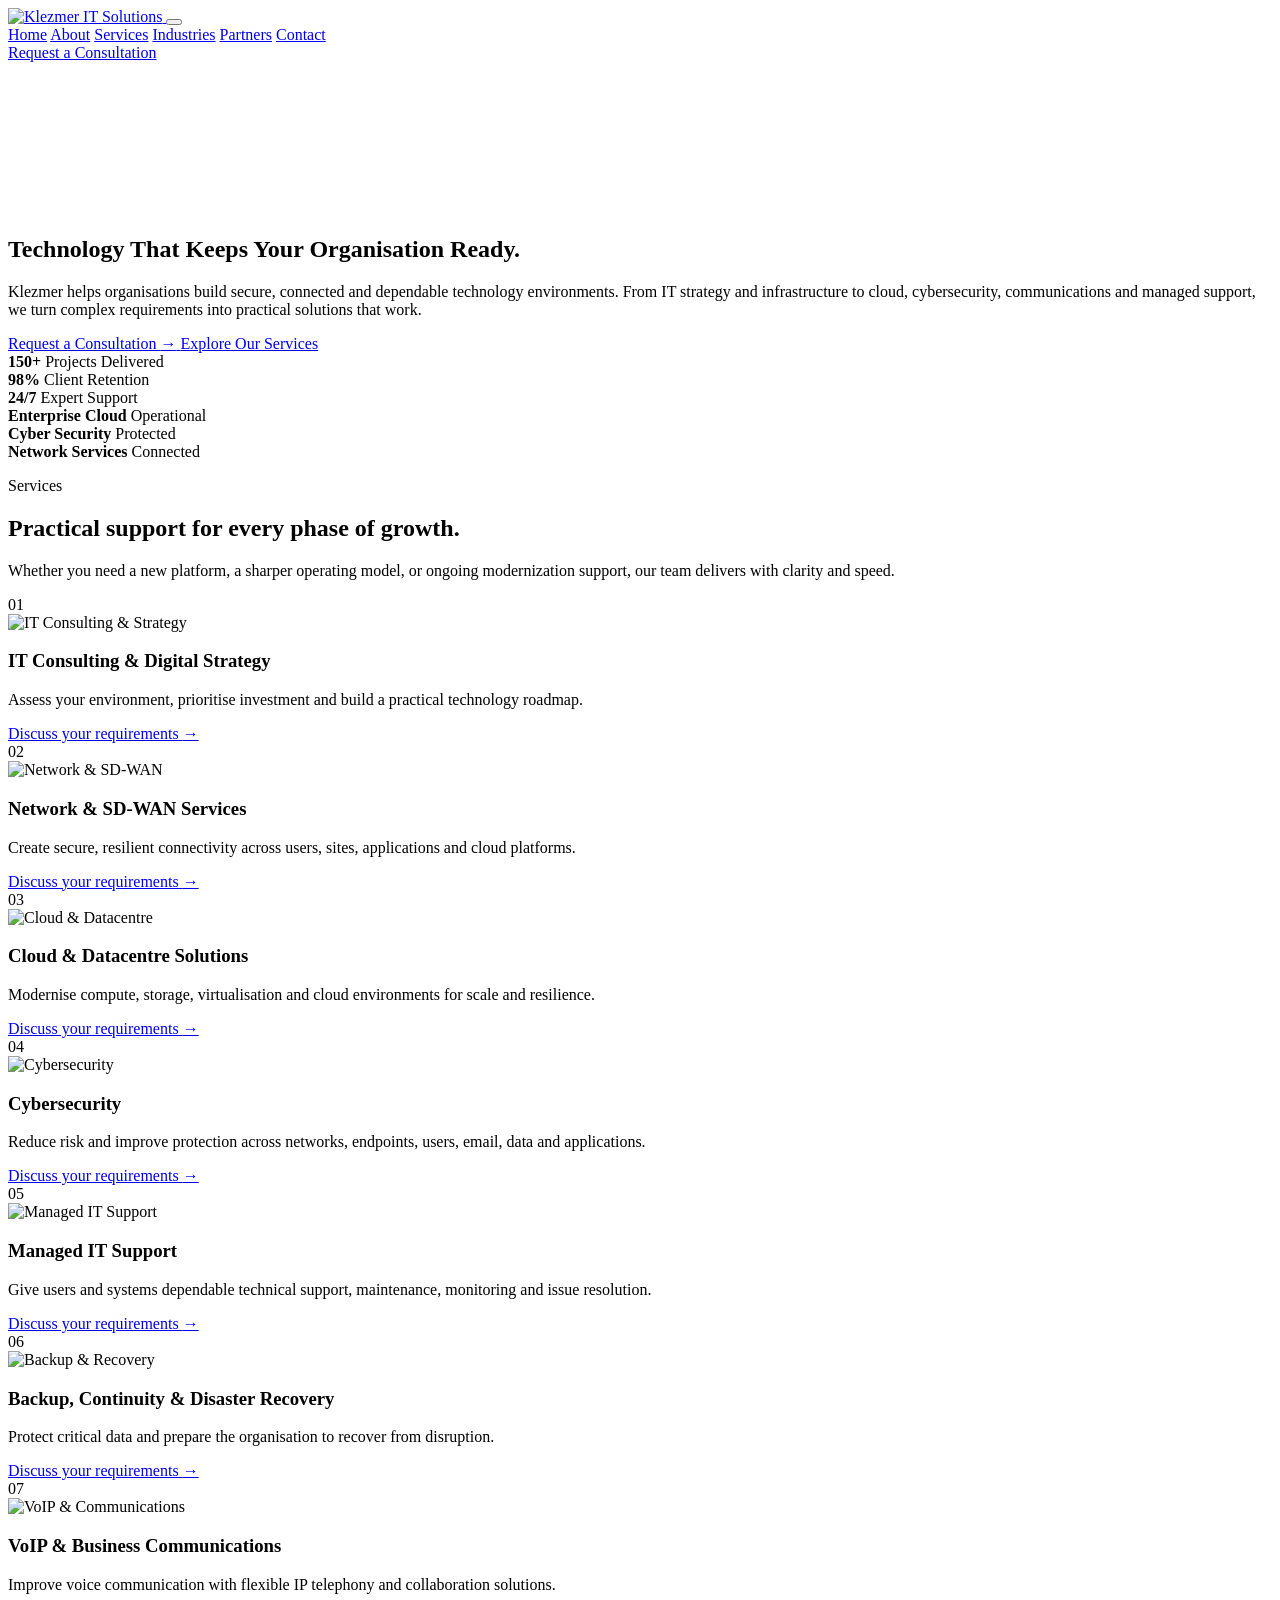
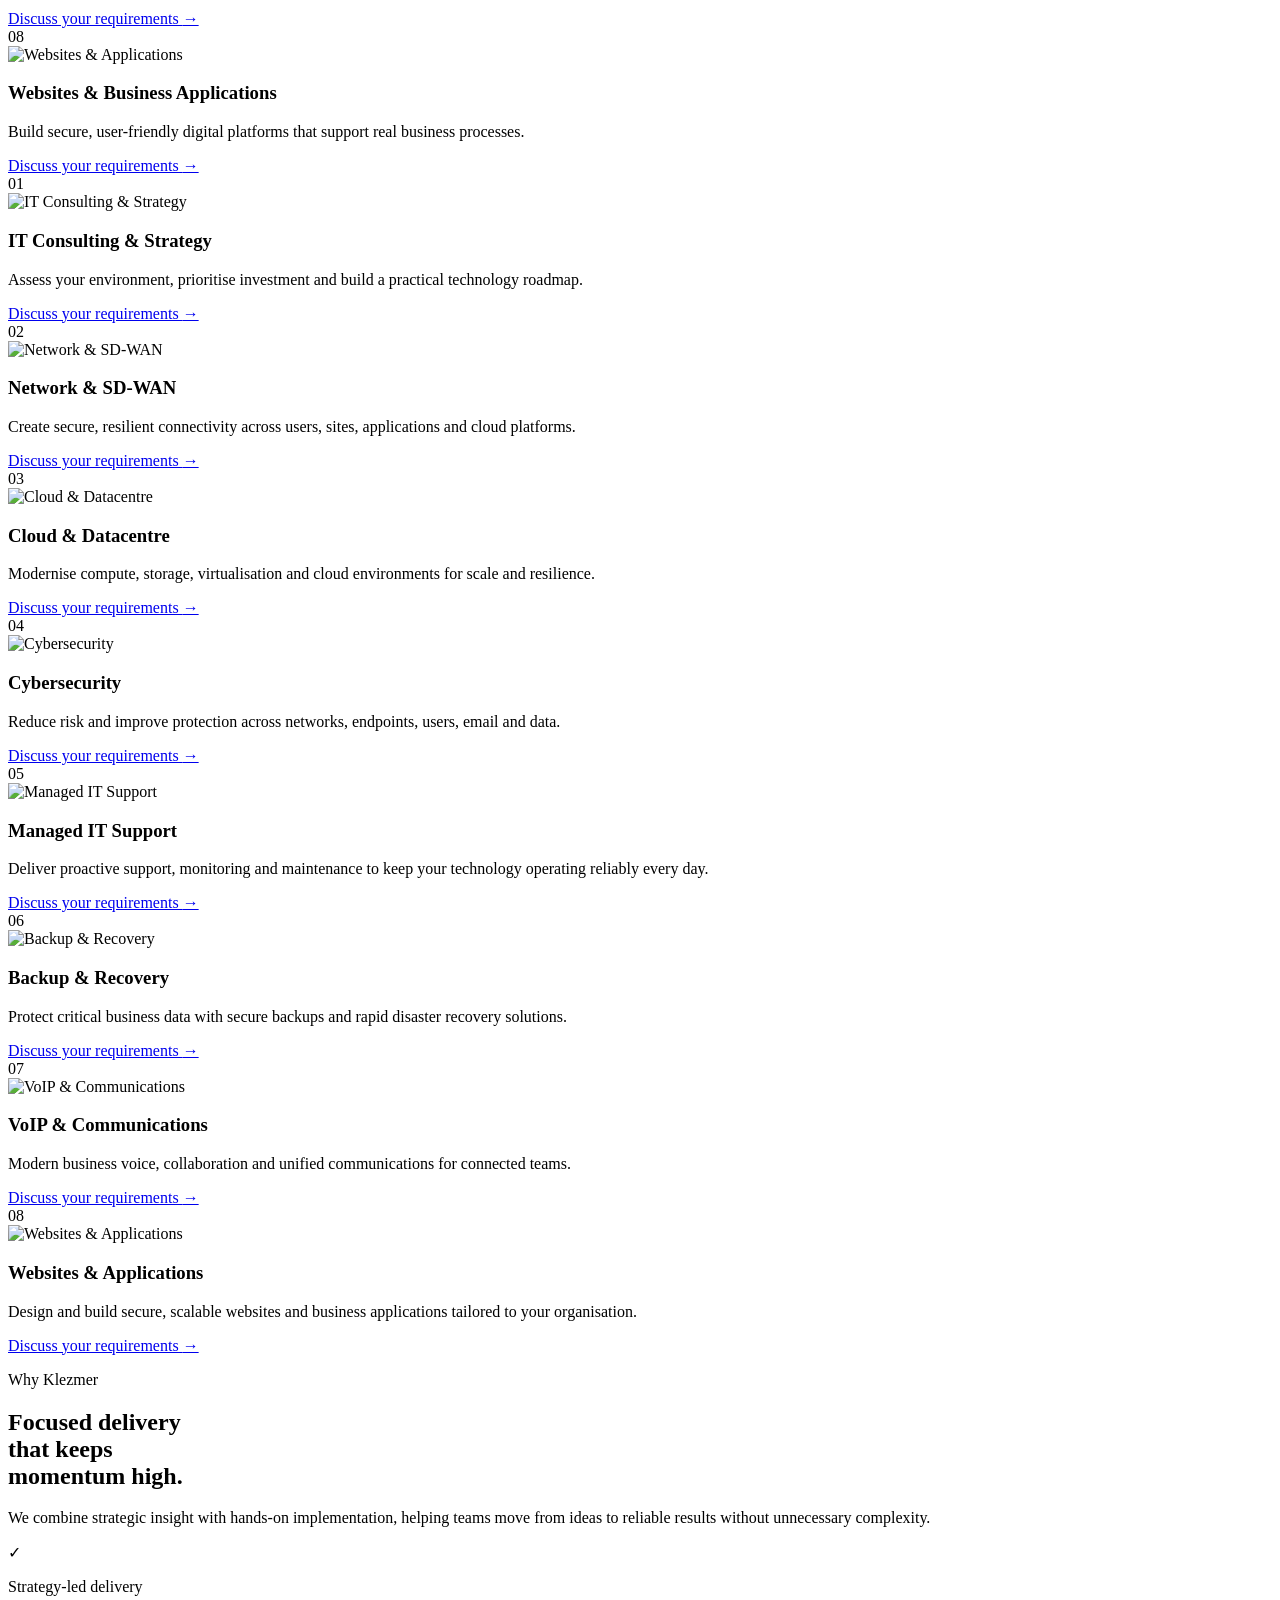
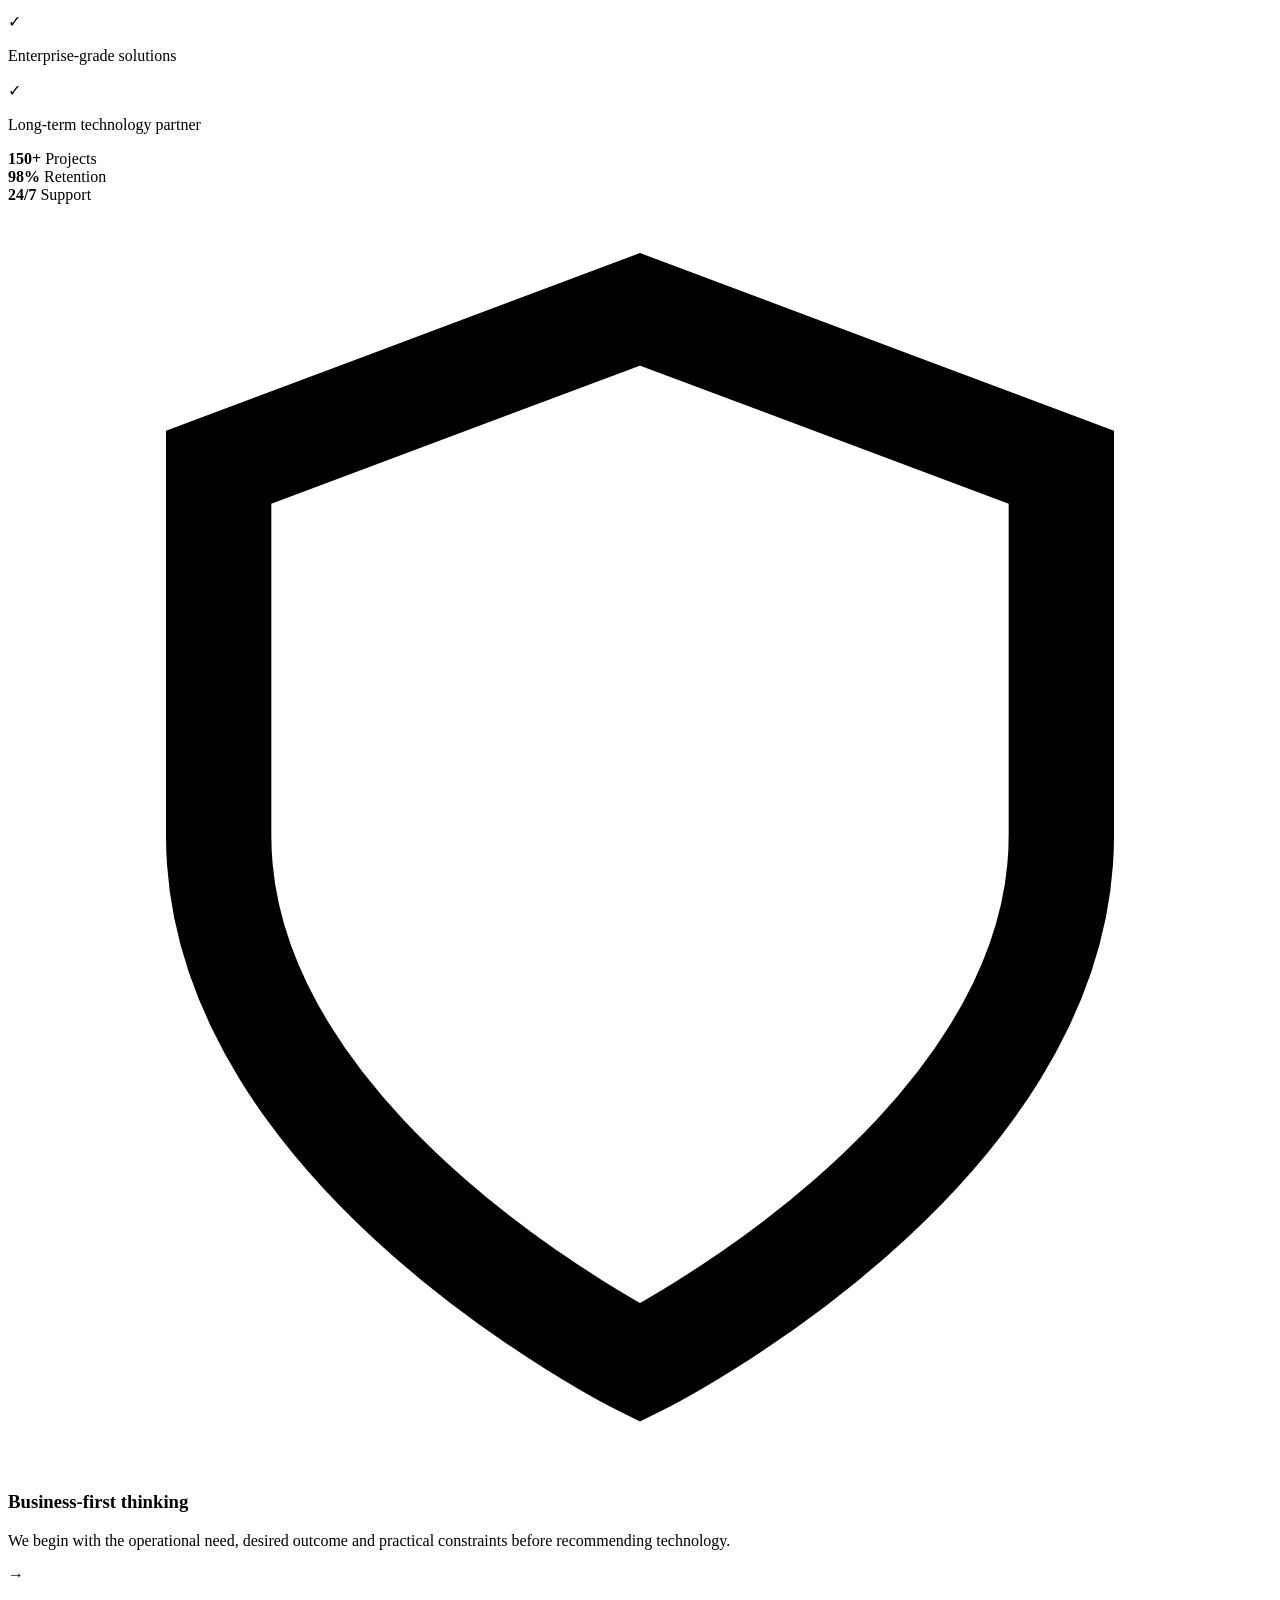
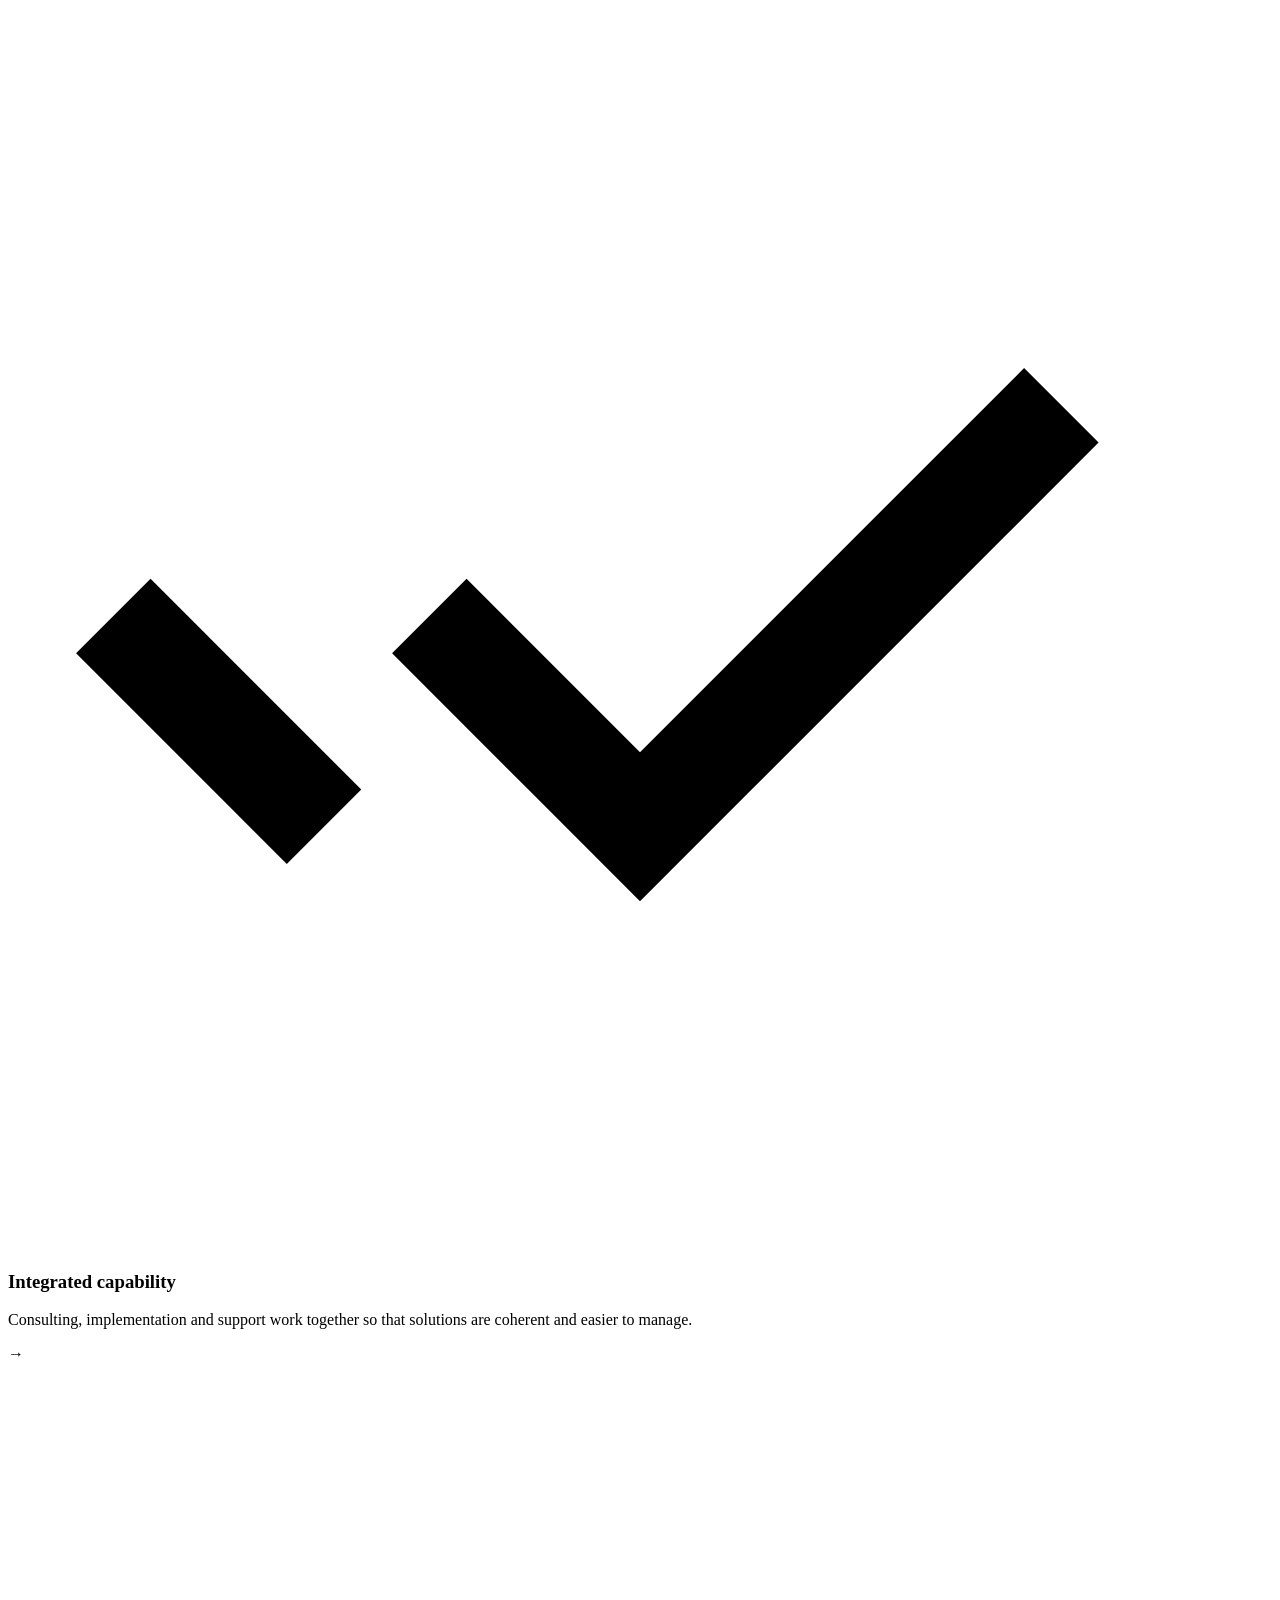
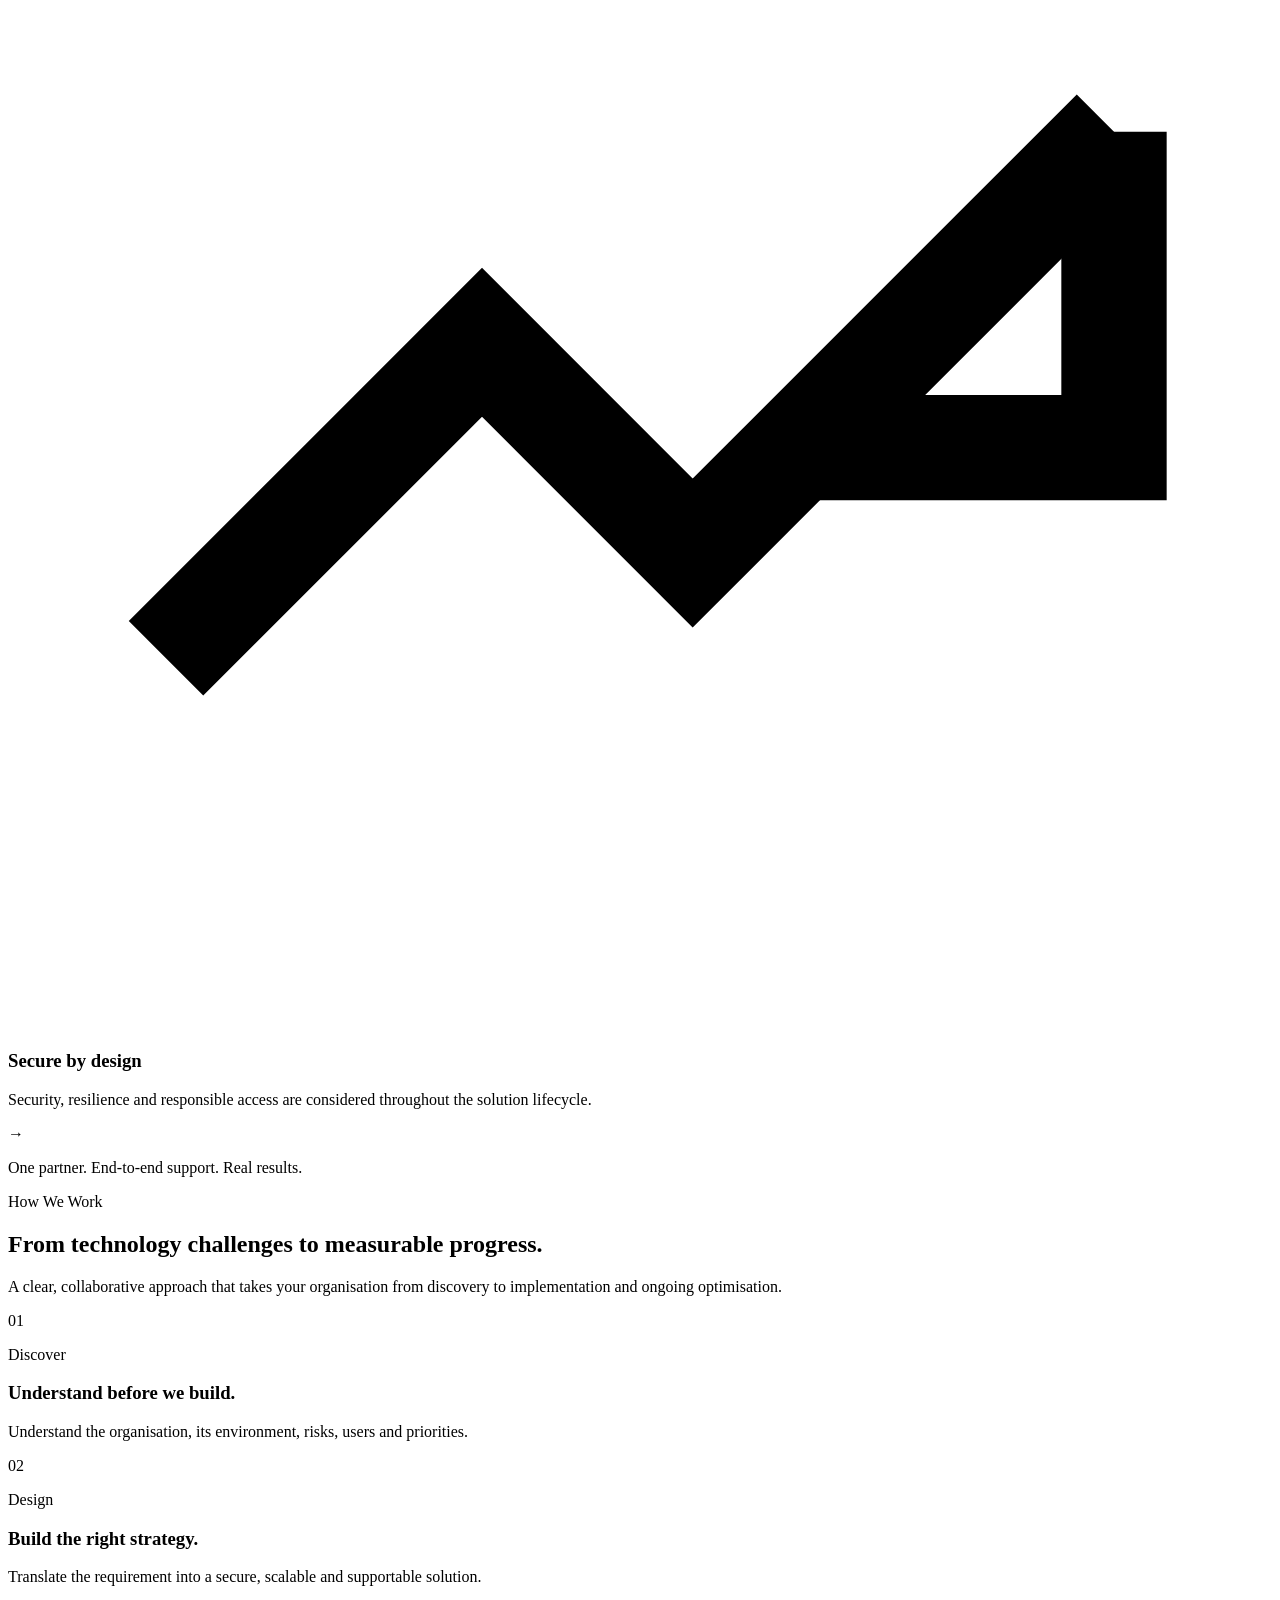
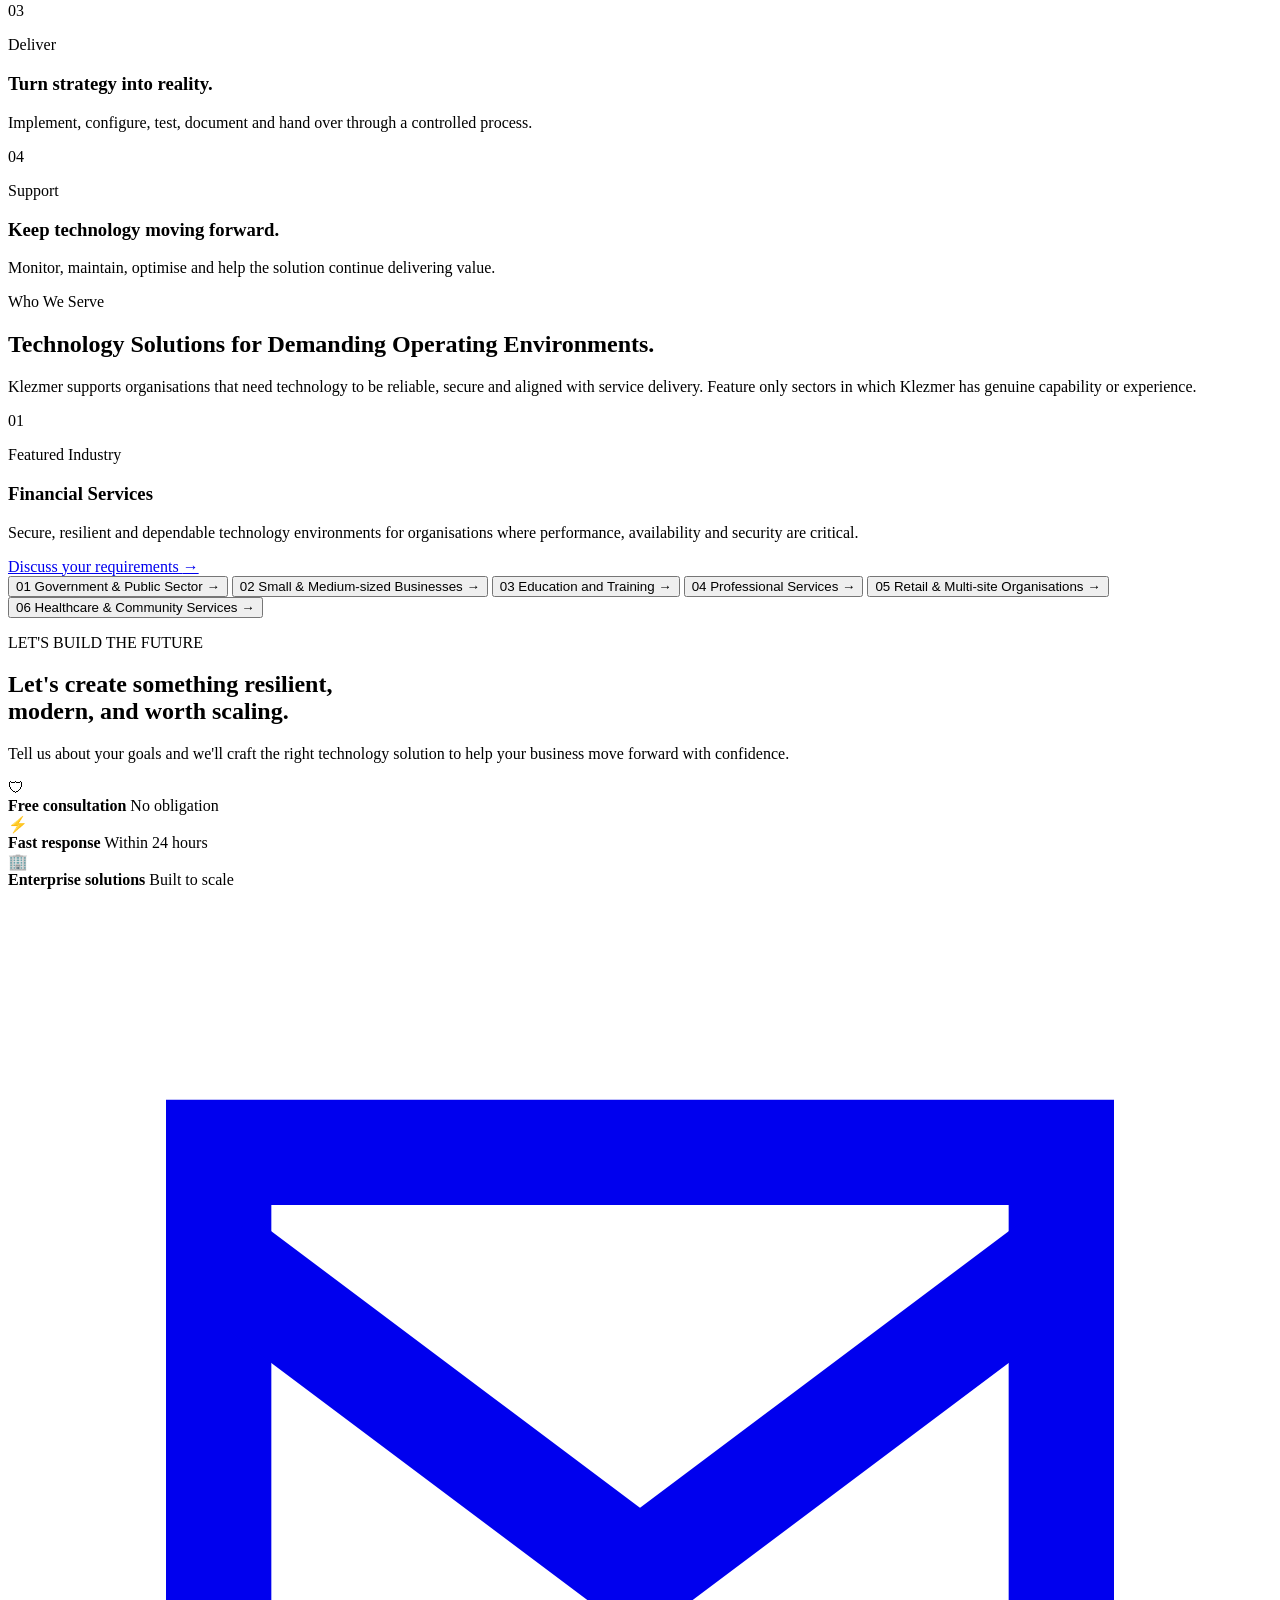
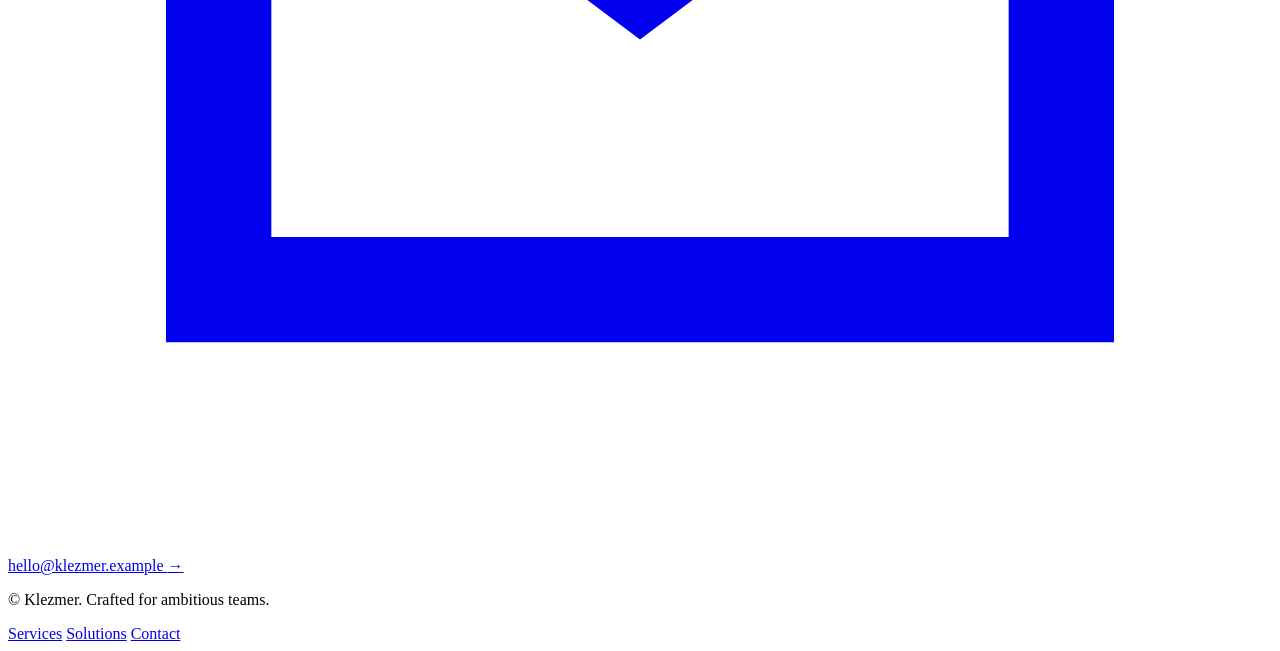
==== Klezmer_Website/index.html @ 0c256b85 "Klezmer HTML files 2026" ====
<!DOCTYPE html>
<html lang="en">
  <head>
    <meta charset="UTF-8" />
    <meta name="viewport" content="width=device-width, initial-scale=1.0" />
    <meta
      name="description"
      content="Klezmer helps ambitious teams modernize digital experiences with strategy, software delivery, and managed technology services."
    />
    <title>Klezmer | IT Consulting & Technology Solutions</title>
    <link rel="stylesheet" href="css/reset.css" />
    <link rel="stylesheet" href="css/variables.css" />
    <link rel="stylesheet" href="css/typography.css" />
    <link rel="stylesheet" href="css/layout.css" />
    <link rel="stylesheet" href="css/navigation.css" />
    <link rel="stylesheet" href="css/buttons.css" />
    <link rel="stylesheet" href="css/hero.css" />
    <link rel="stylesheet" href="css/cards.css" />
    <link rel="stylesheet" href="css/components.css" />
    <link rel="stylesheet" href="css/animations.css" />
    <link rel="stylesheet" href="css/responsive.css" />
    <link rel="stylesheet" href="css/home.css" />
  </head>
  <body>
    <header class="site-header">
    
        <div class="header-wrapper">
    
            <nav class="navbar container" aria-label="Primary navigation">

                <a href="index.html" class="logo">
    
                <img 
                src="assets/images/Logo.png" 
                alt="Klezmer IT Solutions" 
                class="logo-image">
    
                </a>
    
                <button class="nav-toggle" aria-expanded="false" aria-label="Toggle navigation">
    
                    <span></span>
                    <span></span>
                    <span></span>
    
                </button>
    
                <div class="nav-links">

                    <a href="index.html">Home</a>
                    <a href="about.html">About</a> 
                    <a href="services.html">Services</a>
                    <a href="industries.html">Industries</a>
                    <a href="partners.html">Partners</a>
                    <a href="contact.html">Contact</a>
    
                </div>
    
                <a class="btn btn-primary nav-cta" href="contact.html">
    
                    Request a Consultation
    
                </a>
    
            </nav>
    
        </div>
    
    </header>

    <main>
<!--==================================================
    HERO COPY
===================================================-->

<section class="hero">

    <!-- BACKGROUND VIDEO -->
    <div class="hero-video-bg">

        <video autoplay muted loop playsinline>
            <source src="assets/videos/klezmer-hero.mp4" type="video/mp4">
        </video>

        <div class="hero-video-fade"></div>

    </div>


    <!-- LEFT CONTENT -->
    <div class="hero-copy">

        <!-- <div class="hero-badge">

            <span class="badge-dot"></span>

            <span class="badge-text">
                Enterprise Technology Partner
            </span>

        </div> -->


        <h1 class="hero-title">

            <span class="title-line">
                Technology That
            </span>

            <span class="title-line">
                Keeps Your
            </span>

            <span class="title-line gradient-text">
                Organisation Ready.
            </span>

        </h1>


        <p class="hero-description">

            Klezmer helps organisations build secure, connected and
            dependable technology environments. From IT strategy and
            infrastructure to cloud, cybersecurity, communications
            and managed support, we turn complex requirements into
            practical solutions that work.

        </p>


        <div class="hero-actions">

            <a href="#contact" class="btn btn-primary">

                Request a Consultation

                <span>→</span>

            </a>

            <a href="#services" class="btn btn-secondary">

                Explore Our Services

            </a>

        </div>


        <div class="hero-trust">

            <div class="trust-item">

                <strong>150+</strong>

                <span>Projects Delivered</span>

            </div>


            <div class="trust-divider"></div>


            <div class="trust-item">

                <strong>98%</strong>

                <span>Client Retention</span>

            </div>


            <div class="trust-divider"></div>


            <div class="trust-item">

                <strong>24/7</strong>

                <span>Expert Support</span>

            </div>

        </div>

    </div>


    <!-- VIDEO STATUS -->
    <div class="hero-status">

        <div class="status-card">

            <strong>Enterprise Cloud</strong>

            <span>Operational</span>

        </div>


        <div class="status-card">

            <strong>Cyber Security</strong>

            <span>Protected</span>

        </div>


        <div class="status-card">

            <strong>Network Services</strong>

            <span>Connected</span>

        </div>

    </div>

</section>

<div id="services" class="section services-section">

    <div class="container">

        <div class="section-heading">

            <p class="home-eyebrow">Services</p>

            <h2>Practical support for every phase of growth.</h2>

            <p>
                Whether you need a new platform, a sharper operating model,
                or ongoing modernization support, our team delivers with
                clarity and speed.
            </p>

        </div>

    </div>

    <div class="services-track">

        <div class="services-track-inner">

        <div class="services-slider">

            <!-- =========================
                      SERVICE 01
            ========================= -->
            <article class="service-tile">

                <span class="tile-number">01</span>

                <div class="tile-icon">
                    <!-- Cloud SVG -->
                    <img src="assets/icons/IT Consulting & Strategy.svg" alt="IT Consulting & Strategy">
                </div>

                <h3>IT Consulting &amp; Digital Strategy</h3>

                <p>
                    Assess your environment, prioritise investment and build a
                    practical technology roadmap.
                </p>

                <a href="#contact" class="tile-link">
                
                    Discuss your requirements
                
                    <span class="tile-arrow">→</span>
                
                </a>

            </article>

            <!-- =========================
                 SERVICE 02
            ========================= -->

<article class="service-tile">

    <span class="tile-number">02</span>

    <div class="tile-icon">

        <!-- SVG -->
        <img src="assets/icons/Network & SD-WAN.svg" alt="Network & SD-WAN">

    </div>

    <h3>Network &amp; SD-WAN Services</h3>

    <p>
        Create secure, resilient connectivity across users, sites,
        applications and cloud platforms.
    </p>

    <a href="#contact" class="tile-link">
    
        Discuss your requirements
    
        <span class="tile-arrow">→</span>
    
    </a>

</article>

            <!-- =========================
                 SERVICE 03
            ========================= -->

<article class="service-tile">

    <span class="tile-number">03</span>

    <div class="tile-icon">

        <!-- SVG -->
        <img src="assets/icons/Cloud & Datacentre.svg" alt="Cloud & Datacentre">

    </div>

    <h3>Cloud &amp; Datacentre Solutions</h3>

    <p>
        Modernise compute, storage, virtualisation and cloud
        environments for scale and resilience.
    </p>

    <a href="#contact" class="tile-link">
    
        Discuss your requirements
    
        <span class="tile-arrow">→</span>
    
    </a>

</article>

            <!-- =========================
                 SERVICE 04
            ========================= -->

<article class="service-tile">

    <span class="tile-number">04</span>

    <div class="tile-icon">

        <!-- SVG -->
        <img src="assets/icons/security.svg" alt="Cybersecurity">
    </div>

    <h3>Cybersecurity</h3>

    <p>
        Reduce risk and improve protection across networks,
        endpoints, users, email, data and applications.
    </p>

    <a href="#contact" class="tile-link">
    
        Discuss your requirements
    
        <span class="tile-arrow">→</span>
    
    </a>

</article>
<!-- =========================
     SERVICE 05
========================= -->

<article class="service-tile">

    <span class="tile-number">05</span>

    <div class="tile-icon">

        <!-- SVG -->
        <img src="assets/icons/support.svg" alt="Managed IT Support">
    </div>

    <h3>Managed IT Support</h3>

    <p>
        Give users and systems dependable technical support, maintenance, monitoring and issue resolution.
    </p>

    <a href="#contact" class="tile-link">
    
        Discuss your requirements
    
        <span class="tile-arrow">→</span>
    
    </a>

</article>
<!-- =========================
     SERVICE 06
========================= -->

<article class="service-tile">

    <span class="tile-number">06</span>

    <div class="tile-icon">

        <!-- SVG -->
        <img src="assets/icons/Backup & Recovery.svg" alt="Backup & Recovery">
    </div>

    <h3>Backup, Continuity & Disaster Recovery</h3>

    <p>
        Protect critical data and prepare the organisation to recover from disruption.
    </p>

    <a href="#contact" class="tile-link">
    
        Discuss your requirements
    
        <span class="tile-arrow">→</span>
    
    </a>

</article>
<!-- =========================
     SERVICE 07
========================= -->

<article class="service-tile">

    <span class="tile-number">07</span>

    <div class="tile-icon">

        <!-- SVG -->
        <img src="assets/icons/VoIP & Communications.svg" alt="VoIP & Communications">
    </div>

    <h3>VoIP & Business Communications</h3>

    <p>
        Improve voice communication with flexible IP telephony and collaboration solutions.
    </p>

    <a href="#contact" class="tile-link">
    
        Discuss your requirements
    
        <span class="tile-arrow">→</span>
    
    </a>

</article>
<!-- =========================
     SERVICE 08
========================= -->

<article class="service-tile">

    <span class="tile-number">08</span>

    <div class="tile-icon">

        <!-- SVG -->
        <img src="assets/icons/Websites & Applications.svg" alt="Websites & Applications">
    </div>

    <h3>Websites & Business Applications</h3>

    <p>
        Build secure, user-friendly digital platforms that support real business processes.
    </p>

    <a href="#contact" class="tile-link">
    
        Discuss your requirements
    
        <span class="tile-arrow">→</span>
    
    </a>

</article>


        </div>
        <div class="services-slider">
        
            <!-- =========================
                              SERVICE 01
                    ========================= -->
            <article class="service-tile">
        
                <span class="tile-number">01</span>
        
                <div class="tile-icon">
                    <!-- Cloud SVG -->
                    <img src="assets/icons/IT Consulting & Strategy.svg" alt="IT Consulting & Strategy">
                </div>
        
                <h3>IT Consulting &amp; Strategy</h3>
        
                <p>
                    Assess your environment, prioritise investment and build a
                    practical technology roadmap.
                </p>
        
                <a href="#contact" class="tile-link">
        
                    Discuss your requirements
        
                    <span class="tile-arrow">→</span>
        
                </a>
        
            </article>
        
            <!-- =========================
                         SERVICE 02
                    ========================= -->
        
            <article class="service-tile">
        
                <span class="tile-number">02</span>
        
                <div class="tile-icon">
        
                    <!-- SVG -->
                    <img src="assets/icons/Network & SD-WAN.svg" alt="Network & SD-WAN">
        
                </div>
        
                <h3>Network &amp; SD-WAN</h3>
        
                <p>
                    Create secure, resilient connectivity across users, sites,
                    applications and cloud platforms.
                </p>
        
                <a href="#contact" class="tile-link">
        
                    Discuss your requirements
        
                    <span class="tile-arrow">→</span>
        
                </a>
        
            </article>
        
            <!-- =========================
                         SERVICE 03
                    ========================= -->
        
            <article class="service-tile">
        
                <span class="tile-number">03</span>
        
                <div class="tile-icon">
        
                    <!-- SVG -->
                    <img src="assets/icons/Cloud & Datacentre.svg" alt="Cloud & Datacentre">
        
                </div>
        
                <h3>Cloud &amp; Datacentre</h3>
        
                <p>
                    Modernise compute, storage, virtualisation and cloud
                    environments for scale and resilience.
                </p>
        
                <a href="#contact" class="tile-link">
        
                    Discuss your requirements
        
                    <span class="tile-arrow">→</span>
        
                </a>
        
            </article>
        
            <!-- =========================
                         SERVICE 04
                    ========================= -->
        
            <article class="service-tile">
        
                <span class="tile-number">04</span>
        
                <div class="tile-icon">
        
                    <!-- SVG -->
                    <img src="assets/icons/security.svg" alt="Cybersecurity">
                </div>
        
                <h3>Cybersecurity</h3>
        
                <p>
                    Reduce risk and improve protection across networks,
                    endpoints, users, email and data.
                </p>
        
                <a href="#contact" class="tile-link">
        
                    Discuss your requirements
        
                    <span class="tile-arrow">→</span>
        
                </a>
        
            </article>
            <!-- =========================
             SERVICE 05
        ========================= -->
        
            <article class="service-tile">
        
                <span class="tile-number">05</span>
        
                <div class="tile-icon">
        
                    <!-- SVG -->
                    <img src="assets/icons/support.svg" alt="Managed IT Support">
                </div>
        
                <h3>Managed IT Support</h3>
        
                <p>
                    Deliver proactive support, monitoring and maintenance to
                    keep your technology operating reliably every day.
                </p>
        
                <a href="#contact" class="tile-link">
        
                    Discuss your requirements
        
                    <span class="tile-arrow">→</span>
        
                </a>
        
            </article>
            <!-- =========================
             SERVICE 06
        ========================= -->
        
            <article class="service-tile">
        
                <span class="tile-number">06</span>
        
                <div class="tile-icon">
        
                    <!-- SVG -->
                    <img src="assets/icons/Backup & Recovery.svg" alt="Backup & Recovery">
                </div>
        
                <h3>Backup & Recovery</h3>
        
                <p>
                    Protect critical business data with secure backups and
                    rapid disaster recovery solutions.
                </p>
        
                <a href="#contact" class="tile-link">
        
                    Discuss your requirements
        
                    <span class="tile-arrow">→</span>
        
                </a>
        
            </article>
            <!-- =========================
             SERVICE 07
        ========================= -->
        
            <article class="service-tile">
        
                <span class="tile-number">07</span>
        
                <div class="tile-icon">
        
                    <!-- SVG -->
                    <img src="assets/icons/VoIP & Communications.svg" alt="VoIP & Communications">
                </div>
        
                <h3>VoIP & Communications</h3>
        
                <p>
                    Modern business voice, collaboration and unified
                    communications for connected teams.
                </p>
        
                <a href="#contact" class="tile-link">
        
                    Discuss your requirements
        
                    <span class="tile-arrow">→</span>
        
                </a>
        
            </article>
            <!-- =========================
             SERVICE 08
        ========================= -->
        
            <article class="service-tile">
        
                <span class="tile-number">08</span>
        
                <div class="tile-icon">
        
                    <!-- SVG -->
                    <img src="assets/icons/Websites & Applications.svg" alt="Websites & Applications">
                </div>
        
                <h3>Websites & Applications</h3>
        
                <p>
                    Design and build secure, scalable websites and business
                    applications tailored to your organisation.
                </p>
        
                <a href="#contact" class="tile-link">
        
                    Discuss your requirements
        
                    <span class="tile-arrow">→</span>
        
                </a>
        
            </article>
        
        
        </div>

    </div>

</div>

</section>

      <section id="solutions" class="section why-klezmer">
        <div class="container split-layout">
          <div class="why-content">
            <p class="yk-home-eyebrow">Why Klezmer</p>
            <h2 class="why-title">
            
                Focused delivery
                <br>
            
                that keeps
            
                <br>
            
                <span class="gradient-text">
                    momentum high.
                </span>
            
            </h2>
            <p class="why-description">
              We combine strategic insight with hands-on implementation, helping teams move from ideas to
              reliable results without unnecessary complexity.
            </p>

            <div class="why-highlights">
            
                <div class="highlight-item">
                    <span>✓</span>
                    <p>Strategy-led delivery</p>
                </div>
            
                <div class="highlight-item">
                    <span>✓</span>
                    <p>Enterprise-grade solutions</p>
                </div>
            
                <div class="highlight-item">
                    <span>✓</span>
                    <p>Long-term technology partner</p>
                </div>
            
            </div>

            <div class="why-stats">
            
                <div>
            
                    <strong>150+</strong>
            
                    <span>Projects</span>
            
                </div>
            
                <div>
            
                    <strong>98%</strong>
            
                    <span>Retention</span>
            
                </div>
            
                <div>
            
                    <strong>24/7</strong>
            
                    <span>Support</span>
            
                </div>
            
            </div>
          </div>
        <div class="why-panel">
          <div class="why-card">
          <div class="why-process">
          <div class="process-line-one"></div>
            <div class="why-feature active">
                    <div class="feature-icon">
                        <svg viewBox="0 0 24 24" fill="none" stroke="currentColor" stroke-width="2">
                            <path d="M12 22s8-4 8-10V5l-8-3-8 3v7c0 6 8 10 8 10z" />
                        </svg>
                    </div>
                    
                    <div class="feature-text">
                        <h3>Business-first thinking</h3>
                        <p>We begin with the operational need, desired outcome and practical constraints before recommending technology.</p>
                    </div>
                    <div class="feature-arrow">
                    
                        →
                    
                    </div>
                    
                    </div>
                    
                    <div class="why-feature">
                    
                        <div class="feature-icon">
                            <svg viewBox="0 0 24 24" fill="none" stroke="currentColor" stroke-width="2">
                                <path d="M8 12l4 4 8-8" />
                                <path d="M2 12l4 4" />
                            </svg>
                        </div>
                    
                        <div class="feature-text">
                            <h3>Integrated capability</h3>
                            <p>Consulting, implementation and support work together so that solutions are coherent and easier to manage.</p>
                        </div>
                        <div class="feature-arrow">
                        
                            →
                        
                        </div>
                    
                    </div>
                    
                    <div class="why-feature">
                    
                        <div class="feature-icon">
                            <svg viewBox="0 0 24 24" fill="none" stroke="currentColor" stroke-width="2">
                                <path d="M3 17l6-6 4 4 8-8" />
                                <path d="M21 7v6h-6" />
                            </svg>
                        </div>
                    
                        <div class="feature-text">
                            <h3>Secure by design</h3>
                            <p>Security, resilience and responsible access are considered throughout the solution lifecycle.</p>
                        </div>

                        <div class="feature-arrow">
                        
                            →
                        
                        </div>
                    
                    </div>
                    
                    <div class="why-footer">
                    
                        <span class="status-dot"></span>
                    
                        <p>One partner. End-to-end support. Real results.</p>
                    
                    </div>
          </div>
        </div>
    </div>

      </section>

    <!--==========================================================
          HOW WE WORK
        ===========================================================-->
    
    <section class="process-section" id="how-we-work">
    
        <div class="container">
    
            <div class="process-heading">
    
                <p class="home-eyebrow">
                    How We Work
                </p>
    
                <h2>
                    From technology challenges
                    <span class="gradient-text">
                        to measurable progress.
                    </span>
                </h2>
    
                <p class="process-intro">
    
                    A clear, collaborative approach that takes your organisation
                    from discovery to implementation and ongoing optimisation.
    
                </p>
    
            </div>
    
    
            <div class="process-track">
    
                <div class="process-line"></div>
    
    
                <!-- STEP 01 -->
    
                <div class="process-step active">
    
                    <div class="step-marker">
    
                        <span>01</span>
    
                    </div>
    
                    <div class="step-content">
    
                        <p class="step-label">
                            Discover
                        </p>
    
                        <h3>
                            Understand before we build.
                        </h3>
    
                        <p>
                            Understand the organisation, its environment, risks, users and priorities.
                        </p>
    
                    </div>
    
                </div>
    
    
                <!-- STEP 02 -->
    
                <div class="process-step">
    
                    <div class="step-marker">
    
                        <span>02</span>
    
                    </div>
    
                    <div class="step-content">
    
                        <p class="step-label">
                            Design
                        </p>
    
                        <h3>
                            Build the right strategy.
                        </h3>
    
                        <p>
                            Translate the requirement into a secure, scalable and supportable solution.
                        </p>
    
                    </div>
    
                </div>
    
    
                <!-- STEP 03 -->
    
                <div class="process-step">
    
                    <div class="step-marker">
    
                        <span>03</span>
    
                    </div>
    
                    <div class="step-content">
    
                        <p class="step-label">
                            Deliver
                        </p>
    
                        <h3>
                            Turn strategy into reality.
                        </h3>
    
                        <p>
                            Implement, configure, test, document and hand over through a controlled process.
                        </p>
    
                    </div>
    
                </div>
    
    
                <!-- STEP 04 -->
    
                <div class="process-step">
    
                    <div class="step-marker">
    
                        <span>04</span>
    
                    </div>
    
                    <div class="step-content">
    
                        <p class="step-label">
                            Support
                        </p>
    
                        <h3>
                            Keep technology moving forward.
                        </h3>
    
                        <p>
                            Monitor, maintain, optimise and help the solution continue delivering value.
                        </p>
    
                    </div>
    
                </div>
    
            </div>
    
        </div>
    
    </section>

    <!--==========================================================
          INDUSTRIES / WHO WE SERVE
        ===========================================================-->
    
    <section class="industries-section" id="industries">
    
        <div class="container">
    
            <div class="industries-heading">
    
                <p class="home-eyebrow">
                    Who We Serve
                </p>
    
                <h2>
                    Technology Solutions for Demanding
                    <span class="gradient-text">
                        Operating Environments.
                    </span>
                </h2>
    
                <p>
                    Klezmer supports organisations that need technology to be reliable, 
                    secure and aligned with service delivery. Feature
                    only sectors in which Klezmer has genuine capability or experience.
                </p>
    
            </div>
    
    
            <div class="industries-layout">
    
                <!-- FEATURED INDUSTRY -->
    
                <div class="industry-feature">
    
                    <div class="industry-feature-number" id="industryNumber">
                        01
                    </div>
    
                    <div class="industry-feature-content">
    
                        <p class="industry-label" id="industryLabel">
                            Featured Industry
                        </p>
    
                        <h3 id="industryTitle">
                            Financial Services
                        </h3>
    
                        <p id="industryDescription">
                            Secure, resilient and dependable technology
                            environments for organisations where performance,
                            availability and security are critical.
                        </p>
    
                        <a href="#contact" class="industry-link">
    
                            <span id="industryLinkText">
                                Discuss your requirements
                            </span>
    
                            <span>→</span>
    
                        </a>
    
                    </div>
    
                </div>
    
    
                <!-- INDUSTRY LIST -->
    
                <div class="industry-list">
    
                    <button class="industry-item active" data-industry="financial">
    
                        <span class="industry-number">
                            01
                        </span>
    
                        <span class="industry-name">
                            Government & Public Sector
                        </span>
    
                        <span class="industry-arrow">
                            →
                        </span>
    
                    </button>
    
    
                    <button class="industry-item" data-industry="professional">
    
                        <span class="industry-number">
                            02
                        </span>
    
                        <span class="industry-name">
                            Small & Medium-sized Businesses
                        </span>
    
                        <span class="industry-arrow">
                            →
                        </span>
    
                    </button>
    
    
                    <button class="industry-item" data-industry="healthcare">
    
                        <span class="industry-number">
                            03
                        </span>
    
                        <span class="industry-name">
                            Education and Training
                        </span>
    
                        <span class="industry-arrow">
                            →
                        </span>
    
                    </button>
    
    
                    <button class="industry-item" data-industry="education">
    
                        <span class="industry-number">
                            04
                        </span>
    
                        <span class="industry-name">
                            Professional Services 
                        </span>
    
                        <span class="industry-arrow">
                            →
                        </span>
    
                    </button>
    
    
                    <button class="industry-item" data-industry="retail">
    
                        <span class="industry-number">
                            05
                        </span>
    
                        <span class="industry-name">
                            Retail & Multi-site Organisations
                        </span>
    
                        <span class="industry-arrow">
                            →
                        </span>
    
                    </button>
    
    
                    <button class="industry-item" data-industry="business">
    
                        <span class="industry-number">
                            06
                        </span>
    
                        <span class="industry-name">
                            Healthcare & Community Services
                        </span>
    
                        <span class="industry-arrow">
                            →
                        </span>
    
                    </button>
    
                </div>
    
            </div>
    
        </div>
    
    </section>

    <section id="contact" class="section cta-container">
    
        <div class="cta-banner">
    
            <div class="cta-content">
    
                <p class="eyebrow">
                
                    <span class="eyebrow-dot"></span>
                
                    LET'S BUILD THE FUTURE
                
                </p>
    
                <h2>
    
                    Let's create something resilient,
    
                    <br>
    
                    modern, and
    
                    <span class="gradient-text">
    
                        worth scaling.
    
                    </span>
    
                </h2>
    
                <p class="cta-description">
    
                    Tell us about your goals and we'll craft the right technology
                    solution to help your business move forward with confidence.
    
                </p>
    
                <div class="cta-meta">
    
                    <div class="meta-item">
    
                        <div class="meta-icon">🛡</div>
    
                        <div>
    
                            <strong>Free consultation</strong>
    
                            <span>No obligation</span>
    
                        </div>
    
                    </div>
    
                    <div class="meta-item">
    
                        <div class="meta-icon">⚡</div>
    
                        <div>
    
                            <strong>Fast response</strong>
    
                            <span>Within 24 hours</span>
    
                        </div>
    
                    </div>
    
                    <div class="meta-item">
    
                        <div class="meta-icon">🏢</div>
    
                        <div>
    
                            <strong>Enterprise solutions</strong>
    
                            <span>Built to scale</span>
    
                        </div>
    
                    </div>
    
                </div>
    
            </div>
    
            <a class="cta-button" href="mailto:hello@klezmer.example">
            
                <span class="cta-icon">
            
                    <svg viewBox="0 0 24 24" fill="none" stroke="currentColor" stroke-width="2">
                        <path d="M4 5h16v14H4z" />
                        <path d="M4 7l8 6 8-6" />
                    </svg>
            
                </span>
            
                <span class="cta-text">
            
                    hello@klezmer.example
            
                </span>
            
                <span class="cta-arrow">
            
                    →
            
                </span>
            
            </a>
    
        </div>
    
    </section>
    </main>

    <footer class="site-footer">
      <div class="container footer-content">
        <p>© <span id="year"></span> Klezmer. Crafted for ambitious teams.</p>
        <div class="footer-links">
          <a href="#services">Services</a>
          <a href="#solutions">Solutions</a>
          <a href="#contact">Contact</a>
        </div>
      </div>
    </footer>

    <script src="js/app.js"></script>
  </body>
</html>
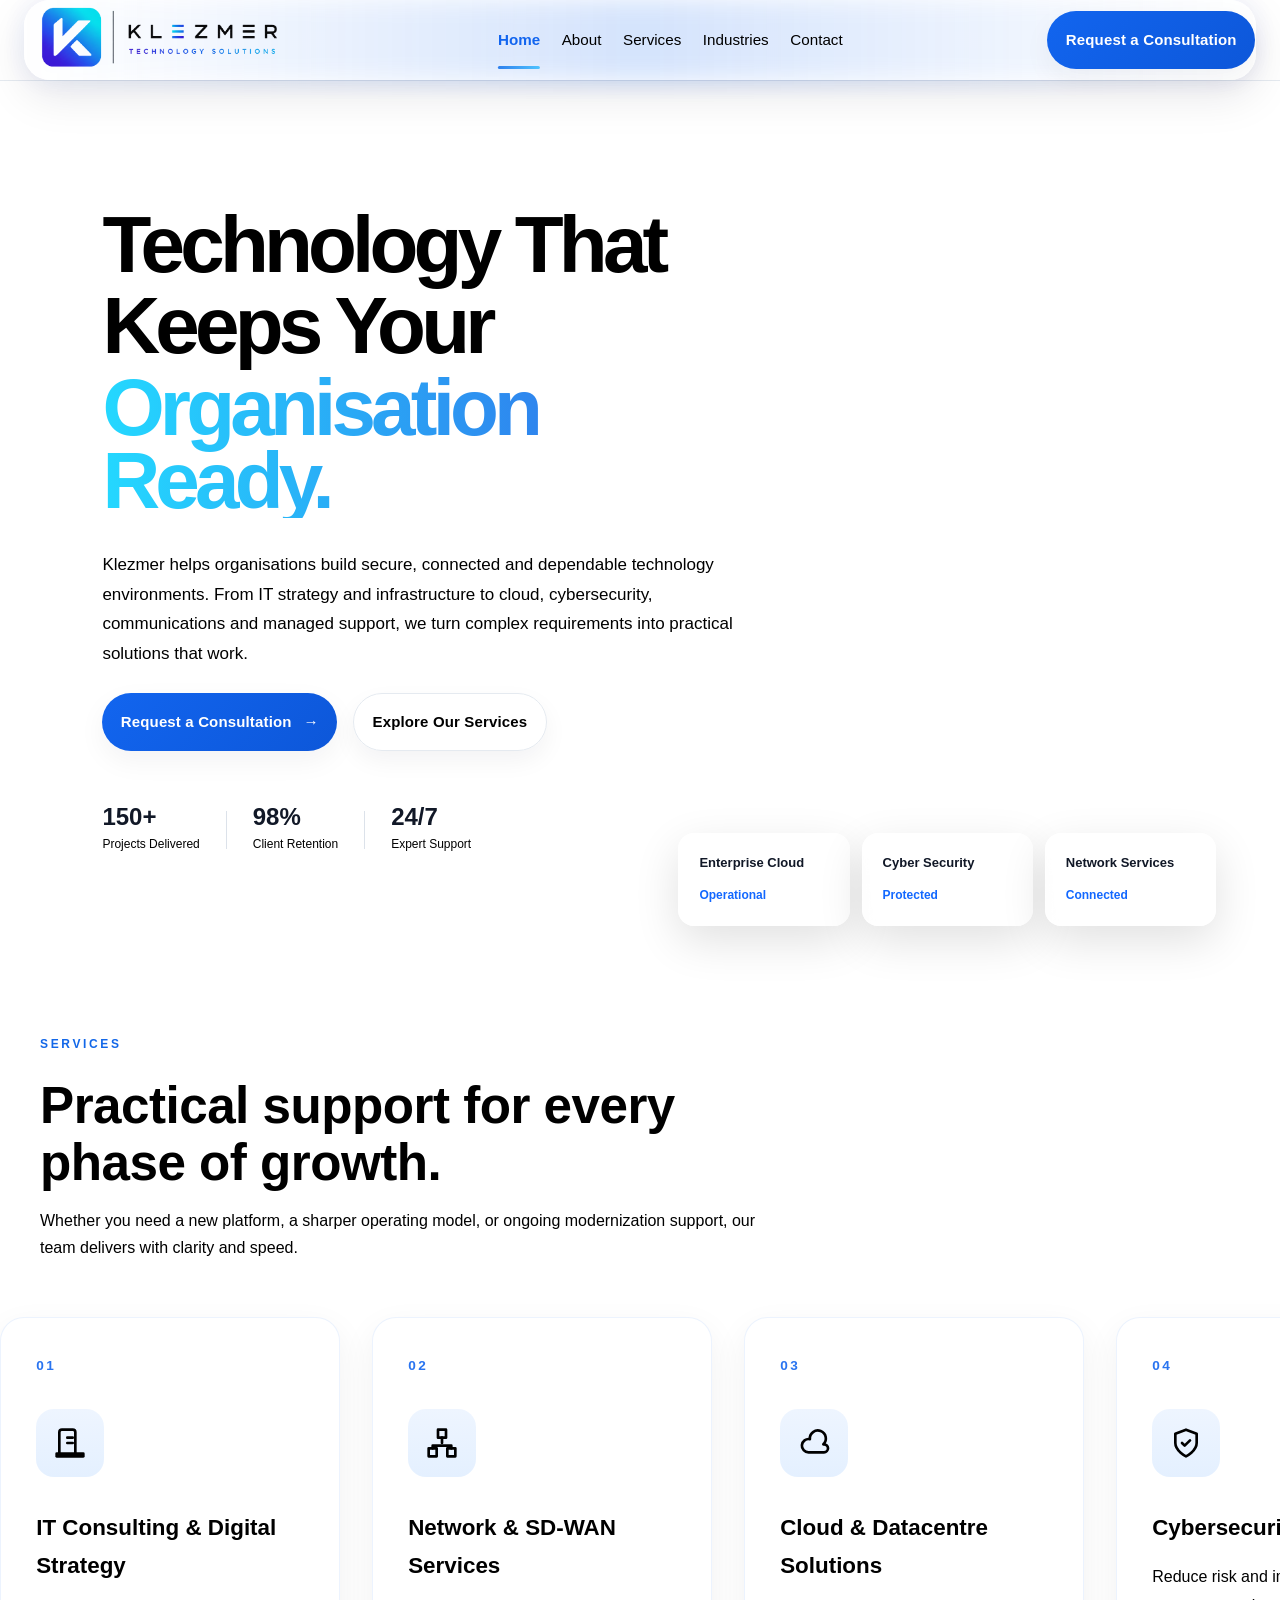
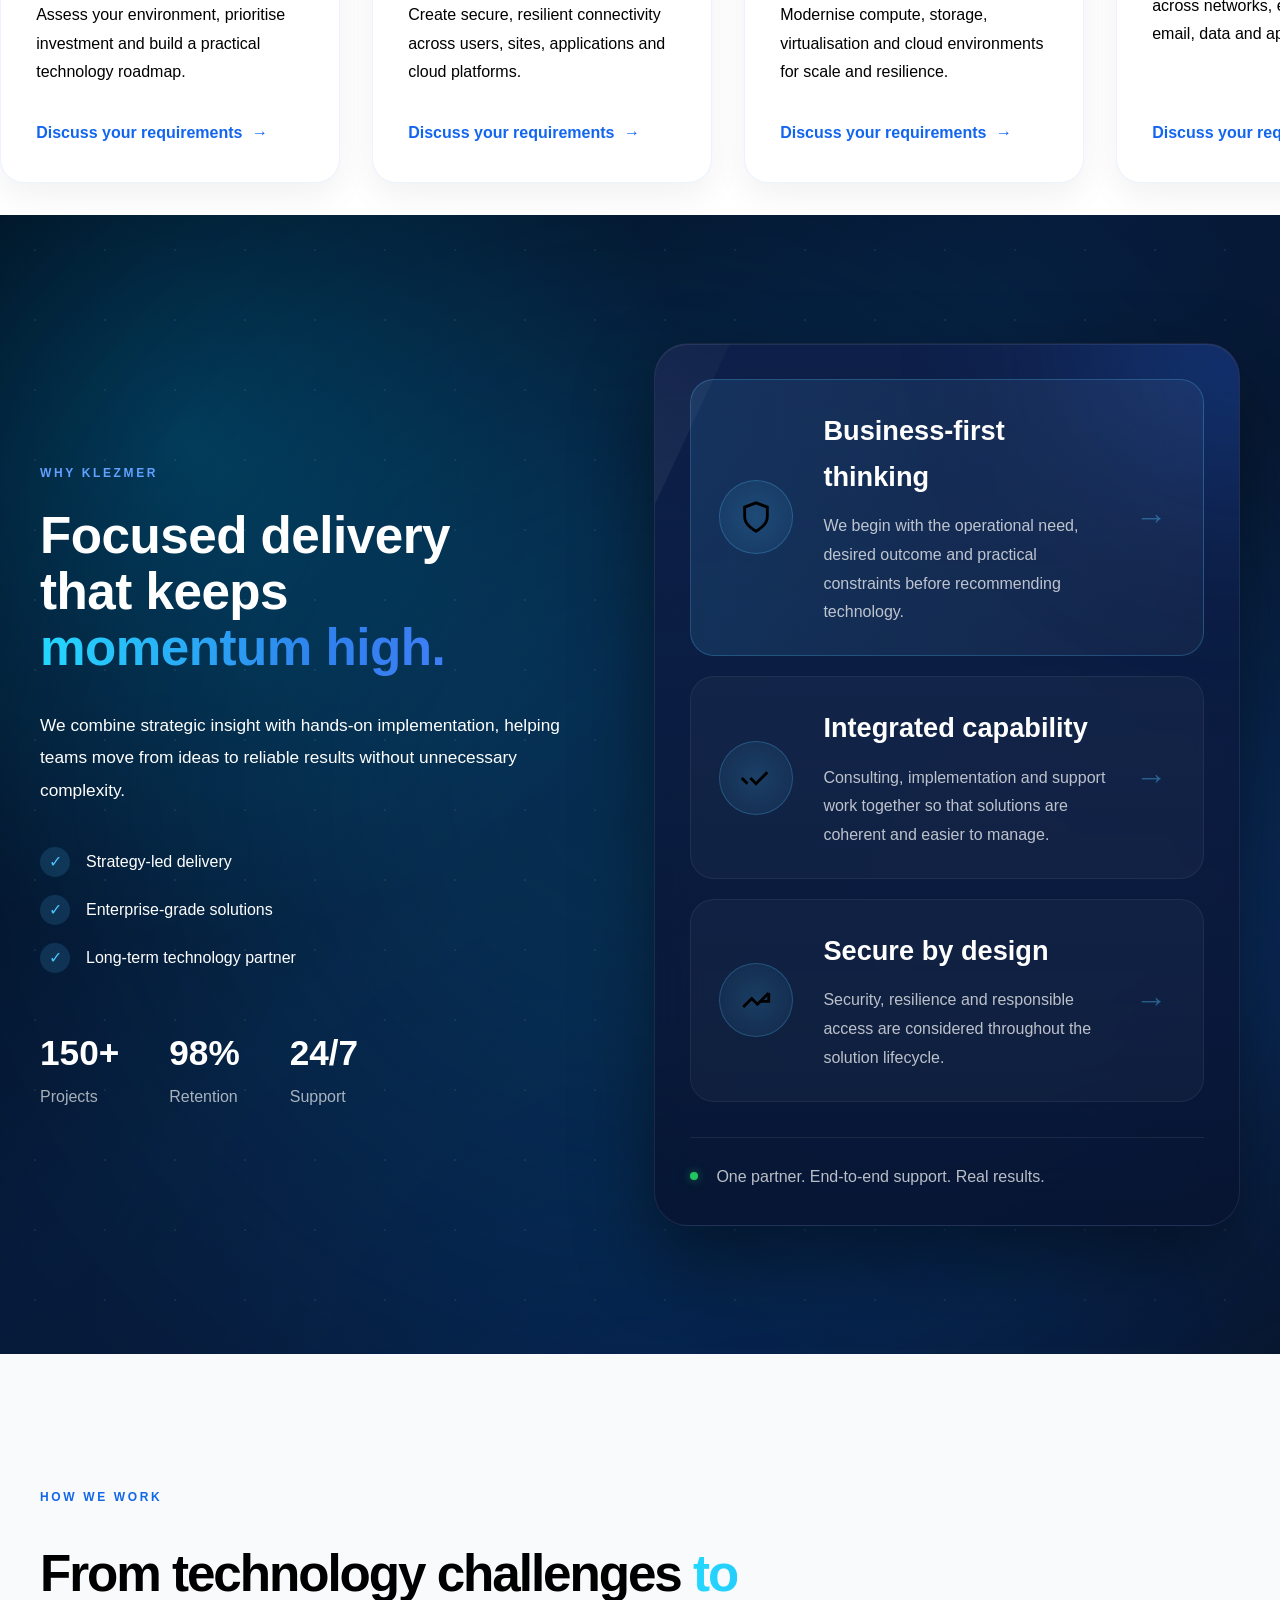
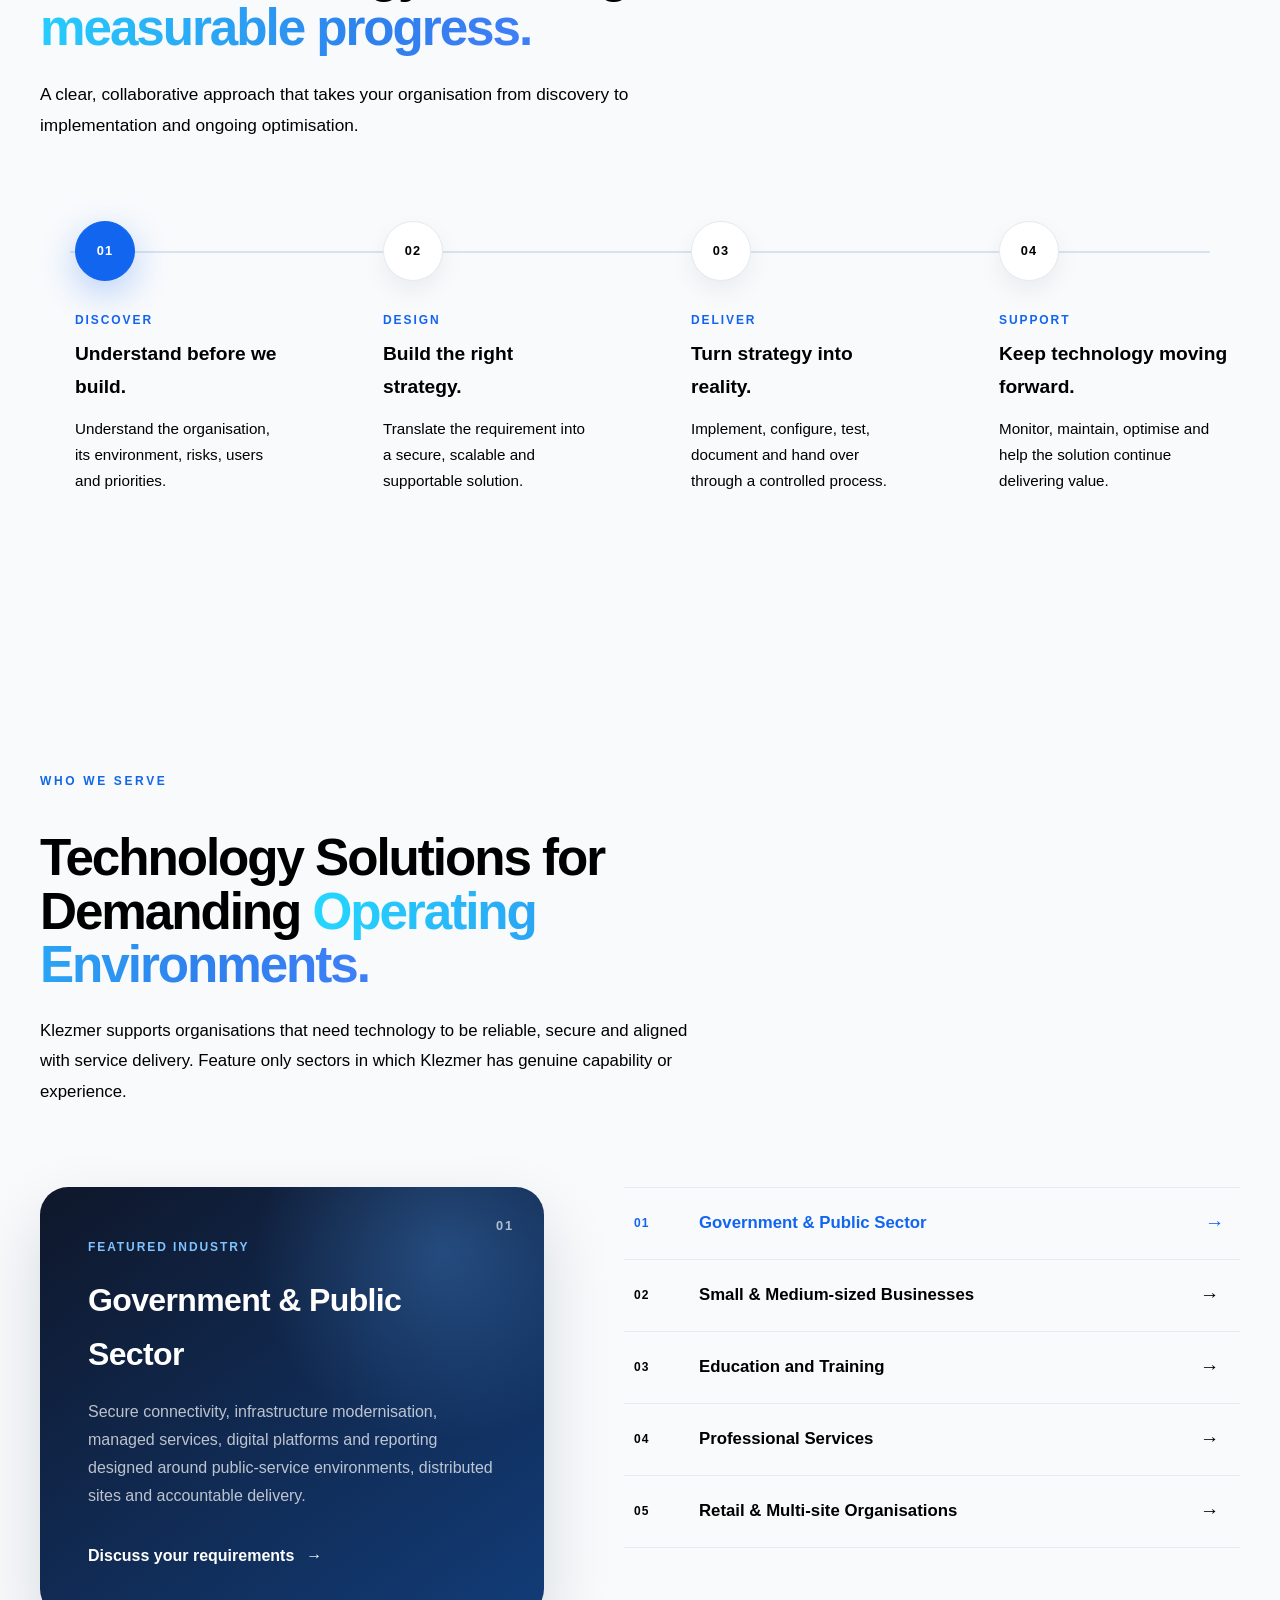
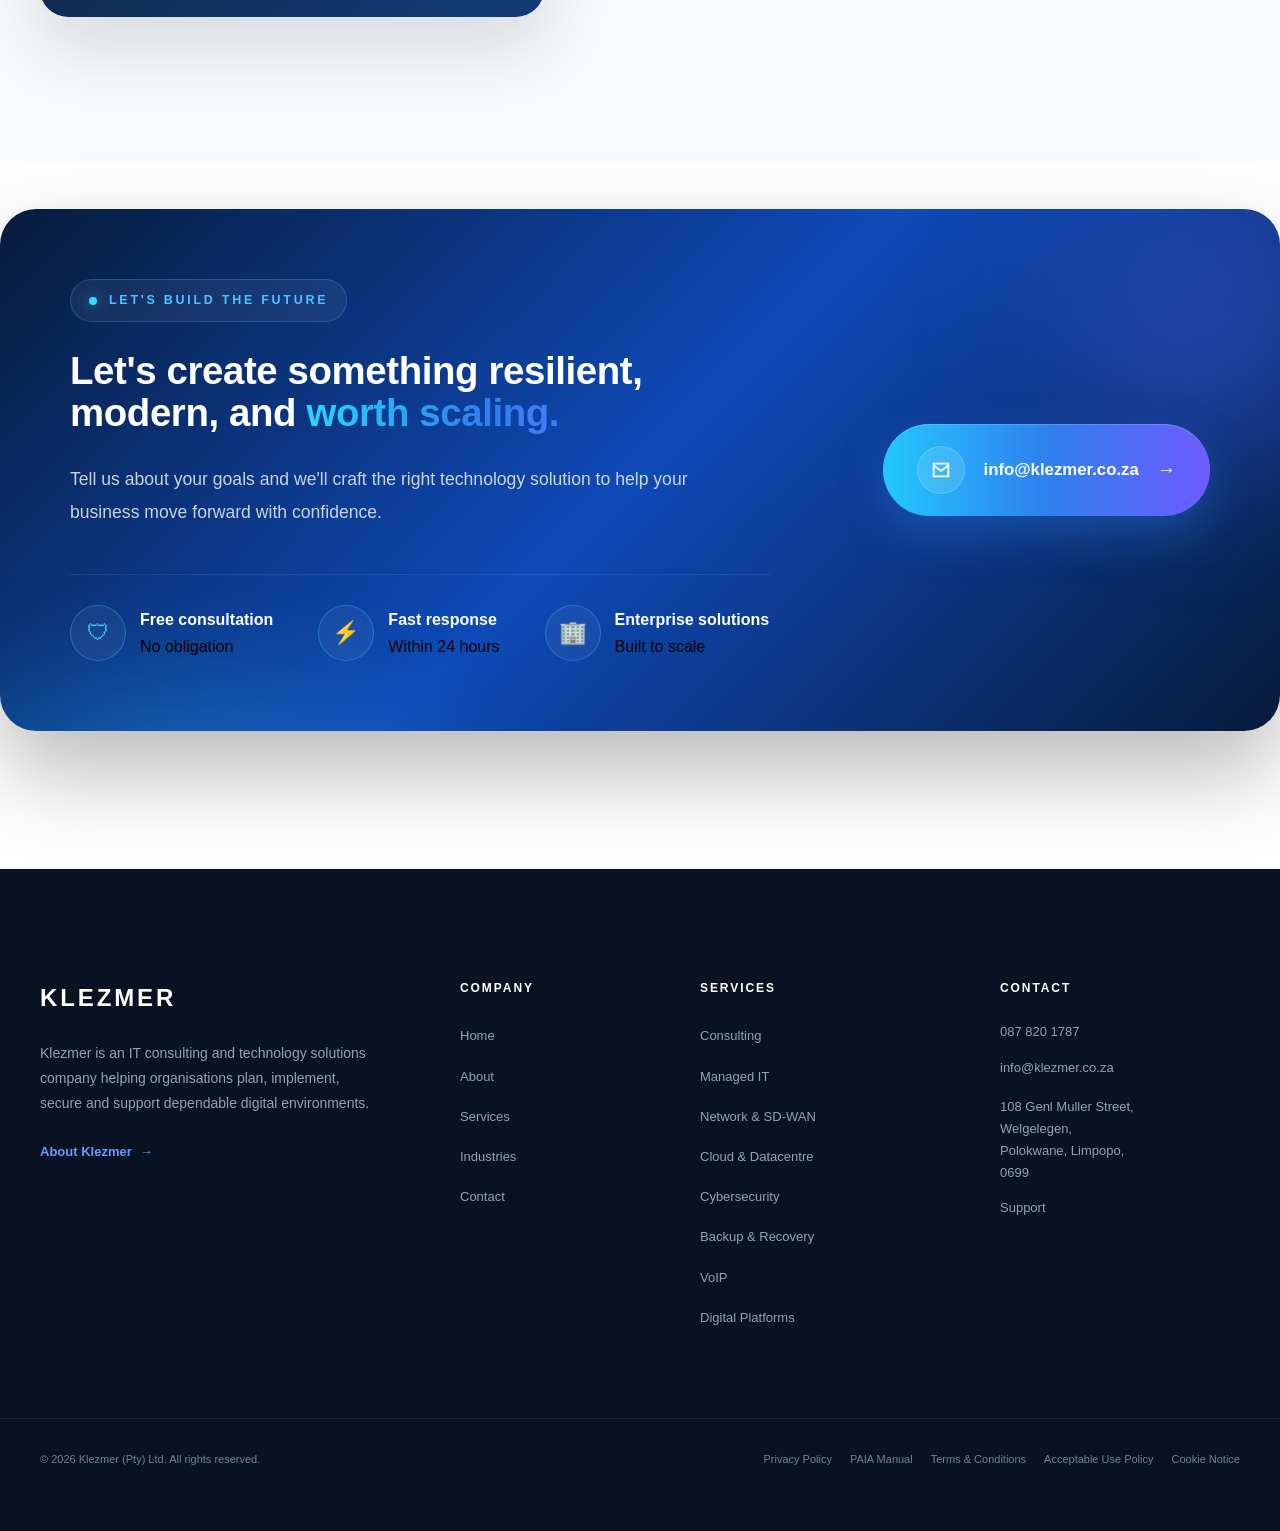
==== commit 4ec156df: "Final Klezmer Update 2026" ====
--- a/Klezmer_Website/index.html
+++ b/Klezmer_Website/index.html
@@ -20,6 +20,7 @@
     <link rel="stylesheet" href="css/animations.css" />
     <link rel="stylesheet" href="css/responsive.css" />
     <link rel="stylesheet" href="css/home.css" />
+    <link rel="stylesheet" href="css/contact.css" />
   </head>
   <body>
     <header class="site-header">
@@ -51,7 +52,6 @@
                     <a href="about.html">About</a> 
                     <a href="services.html">Services</a>
                     <a href="industries.html">Industries</a>
-                    <a href="partners.html">Partners</a>
                     <a href="contact.html">Contact</a>
     
                 </div>
@@ -131,7 +131,7 @@
 
         <div class="hero-actions">
 
-            <a href="#contact" class="btn btn-primary">
+            <a href="contact.html" class="btn btn-primary">
 
                 Request a Consultation
 
@@ -139,7 +139,7 @@
 
             </a>
 
-            <a href="#services" class="btn btn-secondary">
+            <a href="services.html" class="btn btn-secondary">
 
                 Explore Our Services
 
@@ -265,7 +265,7 @@
                     practical technology roadmap.
                 </p>
 
-                <a href="#contact" class="tile-link">
+                <a href="contact.html" class="tile-link">
                 
                     Discuss your requirements
                 
@@ -297,7 +297,7 @@
         applications and cloud platforms.
     </p>
 
-    <a href="#contact" class="tile-link">
+    <a href="contact.html" class="tile-link">
     
         Discuss your requirements
     
@@ -329,7 +329,7 @@
         environments for scale and resilience.
     </p>
 
-    <a href="#contact" class="tile-link">
+    <a href="contact.html" class="tile-link">
     
         Discuss your requirements
     
@@ -360,7 +360,7 @@
         endpoints, users, email, data and applications.
     </p>
 
-    <a href="#contact" class="tile-link">
+    <a href="contact.html" class="tile-link">
     
         Discuss your requirements
     
@@ -389,7 +389,7 @@
         Give users and systems dependable technical support, maintenance, monitoring and issue resolution.
     </p>
 
-    <a href="#contact" class="tile-link">
+    <a href="contact.html" class="tile-link">
     
         Discuss your requirements
     
@@ -418,7 +418,7 @@
         Protect critical data and prepare the organisation to recover from disruption.
     </p>
 
-    <a href="#contact" class="tile-link">
+    <a href="contact.html" class="tile-link">
     
         Discuss your requirements
     
@@ -447,7 +447,7 @@
         Improve voice communication with flexible IP telephony and collaboration solutions.
     </p>
 
-    <a href="#contact" class="tile-link">
+    <a href="contact.html" class="tile-link">
     
         Discuss your requirements
     
@@ -476,7 +476,7 @@
         Build secure, user-friendly digital platforms that support real business processes.
     </p>
 
-    <a href="#contact" class="tile-link">
+    <a href="contact.html" class="tile-link">
     
         Discuss your requirements
     
@@ -509,7 +509,7 @@
                     practical technology roadmap.
                 </p>
         
-                <a href="#contact" class="tile-link">
+                <a href="contact.html" class="tile-link">
         
                     Discuss your requirements
         
@@ -541,7 +541,7 @@
                     applications and cloud platforms.
                 </p>
         
-                <a href="#contact" class="tile-link">
+                <a href="contact.html" class="tile-link">
         
                     Discuss your requirements
         
@@ -573,7 +573,7 @@
                     environments for scale and resilience.
                 </p>
         
-                <a href="#contact" class="tile-link">
+                <a href="contact.html" class="tile-link">
         
                     Discuss your requirements
         
@@ -604,7 +604,7 @@
                     endpoints, users, email and data.
                 </p>
         
-                <a href="#contact" class="tile-link">
+                <a href="contact.html" class="tile-link">
         
                     Discuss your requirements
         
@@ -634,7 +634,7 @@
                     keep your technology operating reliably every day.
                 </p>
         
-                <a href="#contact" class="tile-link">
+                <a href="contact.html" class="tile-link">
         
                     Discuss your requirements
         
@@ -664,7 +664,7 @@
                     rapid disaster recovery solutions.
                 </p>
         
-                <a href="#contact" class="tile-link">
+                <a href="contact.html" class="tile-link">
         
                     Discuss your requirements
         
@@ -694,7 +694,7 @@
                     communications for connected teams.
                 </p>
         
-                <a href="#contact" class="tile-link">
+                <a href="contact.html" class="tile-link">
         
                     Discuss your requirements
         
@@ -724,7 +724,7 @@
                     applications tailored to your organisation.
                 </p>
         
-                <a href="#contact" class="tile-link">
+                <a href="contact.html" class="tile-link">
         
                     Discuss your requirements
         
@@ -817,6 +817,8 @@
           <div class="why-card">
           <div class="why-process">
           <div class="process-line-one"></div>
+
+          <a href="services.html">
             <div class="why-feature active">
                     <div class="feature-icon">
                         <svg viewBox="0 0 24 24" fill="none" stroke="currentColor" stroke-width="2">
@@ -835,7 +837,9 @@
                     </div>
                     
                     </div>
+          </a>
                     
+                    <a href="services.html">
                     <div class="why-feature">
                     
                         <div class="feature-icon">
@@ -856,7 +860,9 @@
                         </div>
                     
                     </div>
-                    
+                    </a>
+
+                    <a href="services.html">
                     <div class="why-feature">
                     
                         <div class="feature-icon">
@@ -878,6 +884,7 @@
                         </div>
                     
                     </div>
+                    </a>
                     
                     <div class="why-footer">
                     
@@ -1096,16 +1103,15 @@
                         </p>
     
                         <h3 id="industryTitle">
-                            Financial Services
+                            Government & Public Sector
                         </h3>
     
                         <p id="industryDescription">
-                            Secure, resilient and dependable technology
-                            environments for organisations where performance,
-                            availability and security are critical.
+                            Secure connectivity, infrastructure modernisation, managed services, digital platforms and reporting designed around
+                            public-service environments, distributed sites and accountable delivery.
                         </p>
     
-                        <a href="#contact" class="industry-link">
+                        <a href="contact.html" class="industry-link">
     
                             <span id="industryLinkText">
                                 Discuss your requirements
@@ -1124,7 +1130,7 @@
     
                 <div class="industry-list">
     
-                    <button class="industry-item active" data-industry="financial">
+                    <button class="industry-item active" data-industry="government">
     
                         <span class="industry-number">
                             01
@@ -1141,7 +1147,7 @@
                     </button>
     
     
-                    <button class="industry-item" data-industry="professional">
+                    <button class="industry-item" data-industry="small_med_business">
     
                         <span class="industry-number">
                             02
@@ -1158,7 +1164,7 @@
                     </button>
     
     
-                    <button class="industry-item" data-industry="healthcare">
+                    <button class="industry-item" data-industry="education">
     
                         <span class="industry-number">
                             03
@@ -1175,7 +1181,7 @@
                     </button>
     
     
-                    <button class="industry-item" data-industry="education">
+                    <button class="industry-item" data-industry="professional">
     
                         <span class="industry-number">
                             04
@@ -1209,7 +1215,7 @@
                     </button>
     
     
-                    <button class="industry-item" data-industry="business">
+                    <!-- <button class="industry-item" data-industry="business">
     
                         <span class="industry-number">
                             06
@@ -1223,7 +1229,7 @@
                             →
                         </span>
     
-                    </button>
+                    </button> -->
     
                 </div>
     
@@ -1318,7 +1324,7 @@
     
             </div>
     
-            <a class="cta-button" href="mailto:hello@klezmer.example">
+            <a class="cta-button" href="mailto:info@klezmer.co.za">
             
                 <span class="cta-icon">
             
@@ -1331,7 +1337,7 @@
             
                 <span class="cta-text">
             
-                    hello@klezmer.example
+                    info@klezmer.co.za
             
                 </span>
             
@@ -1348,17 +1354,222 @@
     </section>
     </main>
 
+    <!-- =========================================================
+         SITE FOOTER
+    ========================================================= -->
+    
     <footer class="site-footer">
-      <div class="container footer-content">
-        <p>© <span id="year"></span> Klezmer. Crafted for ambitious teams.</p>
-        <div class="footer-links">
-          <a href="#services">Services</a>
-          <a href="#solutions">Solutions</a>
-          <a href="#contact">Contact</a>
+    
+        <div class="footer-container">
+    
+            <!-- COMPANY -->
+    
+            <div class="footer-company">
+    
+                <a href="index.html" class="footer-logo">
+                    KLEZMER
+                </a>
+    
+                <p>
+                    Klezmer is an IT consulting and technology solutions
+                    company helping organisations plan, implement, secure
+                    and support dependable digital environments.
+                </p>
+    
+                <a href="about.html" class="footer-about-link">
+                    About Klezmer
+                    <span>→</span>
+                </a>
+    
+            </div>
+    
+    
+            <!-- COMPANY LINKS -->
+    
+            <div class="footer-column">
+    
+                <h3>
+                    Company
+                </h3>
+    
+                <ul>
+    
+                    <li>
+                        <a href="index.html">
+                            Home
+                        </a>
+                    </li>
+    
+                    <li>
+                        <a href="about.html">
+                            About
+                        </a>
+                    </li>
+    
+                    <li>
+                        <a href="services.html">
+                            Services
+                        </a>
+                    </li>
+    
+                    <li>
+                        <a href="industries.html">
+                            Industries
+                        </a>
+                    </li>
+    
+                    <li>
+                        <a href="contact.html">
+                            Contact
+                        </a>
+                    </li>
+    
+                </ul>
+    
+            </div>
+    
+    
+            <!-- SERVICES -->
+    
+            <div class="footer-column footer-services">
+    
+                <h3>
+                    Services
+                </h3>
+    
+                <ul>
+    
+                    <li>
+                        <a href="services.html">
+                            Consulting
+                        </a>
+                    </li>
+    
+                    <li>
+                        <a href="services.html">
+                            Managed IT
+                        </a>
+                    </li>
+    
+                    <li>
+                        <a href="services.html">
+                            Network & SD-WAN
+                        </a>
+                    </li>
+    
+                    <li>
+                        <a href="services.html">
+                            Cloud & Datacentre
+                        </a>
+                    </li>
+    
+                    <li>
+                        <a href="services.html">
+                            Cybersecurity
+                        </a>
+                    </li>
+    
+                    <li>
+                        <a href="services.html">
+                            Backup & Recovery
+                        </a>
+                    </li>
+    
+                    <li>
+                        <a href="services.html">
+                            VoIP
+                        </a>
+                    </li>
+    
+                    <li>
+                        <a href="services.html">
+                            Digital Platforms
+                        </a>
+                    </li>
+    
+                </ul>
+    
+            </div>
+    
+    
+            <!-- CONTACT -->
+    
+            <div class="footer-column footer-contact">
+    
+                <h3>
+                    Contact
+                </h3>
+    
+                <div class="footer-contact-details">
+    
+                    <a href="tel:0878201787">
+                        087 820 1787
+                    </a>
+    
+                    <a href="mailto:info@klezmer.co.za">
+                        info@klezmer.co.za
+                    </a>
+    
+                    <address>
+                        108 Genl Muller Street,<br>
+                        Welgelegen,<br>
+                        Polokwane, Limpopo,<br>
+                        0699
+                    </address>
+    
+                    <a href="contact.html#contact-form">
+                        Support
+                    </a>
+    
+                </div>
+    
+            </div>
+    
         </div>
-      </div>
+    
+    
+        <!-- FOOTER BOTTOM -->
+    
+        <div class="footer-bottom">
+    
+            <div class="footer-bottom-container">
+    
+                <p>
+                    © 2026 Klezmer (Pty) Ltd. All rights reserved.
+                </p>
+    
+    
+                <div class="footer-legal">
+    
+                    <a href="privacy-policy.html">
+                        Privacy Policy
+                    </a>
+    
+                    <a href="paia-manual.html">
+                        PAIA Manual
+                    </a>
+    
+                    <a href="terms.html">
+                        Terms & Conditions
+                    </a>
+    
+                    <a href="acceptable-use.html">
+                        Acceptable Use Policy
+                    </a>
+    
+                    <a href="cookie-notice.html">
+                        Cookie Notice
+                    </a>
+    
+                </div>
+    
+            </div>
+    
+        </div>
+    
     </footer>
 
     <script src="js/app.js"></script>
+    <script src="js/navigation.js"></script>
   </body>
 </html>
--- a/Klezmer_Website/css/variables.css
+++ b/Klezmer_Website/css/variables.css
@@ -0,0 +1,52 @@
+:root {
+
+    /*==========================================================
+    BRAND
+  ==========================================================*/
+
+    --brand-blue: #1265EF;
+    --brand-blue-dark: #0D57D9;
+    --brand-blue-light: #5AA9FF;
+
+    /*==========================================================
+    BACKGROUNDS
+  ==========================================================*/
+
+    --bg: #FFFFFF;
+    --bg-soft: #F8FAFC;
+    --surface: #FFFFFF;
+    --surface-strong: #F3F6FA;
+    /*==========================================================
+    ACCENTS
+  ==========================================================*/
+
+    --accent: var(--brand-blue);
+    --accent-strong: var(--brand-blue-dark);
+
+    /*==========================================================
+    BORDERS
+  ==========================================================*/
+
+    --border: #E5EAF0;
+
+    /*==========================================================
+    SHADOWS
+  ==========================================================*/
+
+    --shadow: 0 18px 44px rgba(15, 23, 42, 0.06);
+    --shadow-soft: 0 10px 28px rgba(15, 23, 42, 0.05);
+    --shadow-card: 0 14px 34px rgba(15, 23, 42, 0.04);
+
+    /*==========================================================
+    LAYOUT
+  ==========================================================*/
+
+    --radius-lg: 24px;
+    --radius-md: 16px;
+    --radius-sm: 12px;
+
+    --container: min(1200px, calc(100% - 2rem));
+
+    --focus-ring: 0 0 0 3px rgba(18, 101, 239, 0.20);
+
+}
--- a/Klezmer_Website/css/typography.css
+++ b/Klezmer_Website/css/typography.css
@@ -0,0 +1,52 @@
+body {
+  font-family: "Inter", "Segoe UI", Roboto, Arial, sans-serif;
+  line-height: 1.7;
+  background: var(--bg);
+  
+}
+
+h1,
+h2,
+h3,
+p {
+  margin-top: 0;
+}
+
+h1,
+h2 {
+  line-height: 1.12;
+}
+
+h1 {
+  font-size: clamp(2.45rem, 4.8vw, 3.7rem);
+  margin-bottom: 1rem;
+  letter-spacing: -0.02em;
+}
+
+h2 {
+  font-size: clamp(1.7rem, 3vw, 2.2rem);
+  margin-bottom: 0.8rem;
+  letter-spacing: -0.01em;
+}
+
+h3 {
+  font-size: 1.08rem;
+  margin-bottom: 0.55rem;
+}
+
+p {
+  margin-bottom: 0;
+  font-size: 1rem;
+}
+
+.hero-subtitle {
+  font-size: 1.15rem;
+  font-weight: 600;
+  color: var(--text-primary);
+  margin-bottom: 1rem;
+}
+
+.hero-text {
+  font-size: 1.02rem;
+  max-width: 62ch;
+}
--- a/Klezmer_Website/css/layout.css
+++ b/Klezmer_Website/css/layout.css
@@ -0,0 +1,2897 @@
+.container {
+  width: var(--container);
+  margin: 0 auto;
+}
+
+.section-stack {
+  padding-top: 5rem;
+}
+
+.section {
+  padding: 3rem 0 3.8rem;
+}
+
+.section-alt {
+  padding: 3.3rem 0;
+  background: var(--bg-soft);
+}
+
+.split-layout {
+  display: grid;
+  grid-template-columns: 1fr 1fr;
+  gap: 1.8rem;
+  align-items: center;
+}
+
+.card-grid {
+  display: grid;
+  grid-template-columns: repeat(3, minmax(0, 1fr));
+  gap: 1.1rem;
+}
+
+.about-section {
+
+    padding: 8rem 0;
+
+}
+
+.about-grid {
+
+    display: grid;
+
+    grid-template-columns: 1fr 1fr;
+
+    gap: 5rem;
+
+    align-items: center;
+
+}
+
+.about-content {
+
+    max-width: 620px;
+
+}
+
+.about-features {
+
+    margin-top: 2rem;
+
+    padding: 0;
+
+    list-style: none;
+
+}
+
+.about-features li {
+
+    display: flex;
+
+    align-items: center;
+
+    gap: .8rem;
+
+    margin-bottom: 1rem;
+
+    font-weight: 500;
+
+}
+
+.about-features li::before {
+
+    content: "✓";
+
+    color: var(--accent);
+
+    font-weight: 700;
+
+}
+
+.about-card {
+position: relative;
+
+    height: 540px;
+
+    border-radius: 32px;
+
+    overflow: hidden;
+
+    background: linear-gradient(135deg,
+            #071B3B,
+            #0F4AB8,
+            #2F80ED,
+            #4F46E5,
+            #071B3B);
+
+    background-size: 400% 400%;
+
+    animation: gradientShift 20s ease infinite;
+
+    box-shadow: 0 30px 70px rgba(15, 23, 42, .18);
+
+}
+
+.about-card::before {
+
+        content: "";
+        
+            position: absolute;
+        
+            width: 420px;
+        
+            height: 420px;
+        
+            top: -120px;
+        
+            left: -80px;
+        
+            border-radius: 50%;
+        
+            background: rgba(0, 255, 255, .22);
+        
+            filter: blur(120px);
+        
+            animation: floatGlow 14s ease-in-out infinite;
+
+}
+
+.about-card::after {
+
+    content: "";
+
+    position: absolute;
+
+    inset: 0;
+
+    background-image:
+
+        linear-gradient(rgba(255, 255, 255, .05) 1px,
+            transparent 1px),
+
+        linear-gradient(90deg,
+            rgba(255, 255, 255, .05) 1px,
+            transparent 1px);
+
+    background-size: 34px 34px;
+
+    opacity: .45;
+
+}
+
+.glass-panel {
+
+    position: absolute;
+
+    backdrop-filter: blur(18px);
+
+    background: rgba(255, 255, 255, .08);
+
+    border: 1px solid rgba(255, 255, 255, .12);
+
+    border-radius: 22px;
+
+}
+
+.panel-1 {
+
+    width: 180px;
+
+    height: 120px;
+
+    top: 80px;
+
+    left: 60px;
+
+}
+
+.panel-2 {
+
+    width: 220px;
+
+    height: 140px;
+
+    right: 50px;
+
+    top: 180px;
+
+}
+
+.panel-3 {
+
+    width: 150px;
+
+    height: 90px;
+
+    bottom: 60px;
+
+    left: 120px;
+
+}
+
+.panel-1 {
+
+    animation: floatGlass 9s ease-in-out infinite;
+
+}
+
+.panel-2 {
+
+    animation: floatGlass 12s ease-in-out infinite;
+
+}
+
+.panel-3 {
+
+    animation: floatGlass 10s ease-in-out infinite;
+
+}
+
+.about-card-content {
+
+    position: relative;
+
+    z-index: 10;
+
+    height: 100%;
+
+    display: flex;
+
+    flex-direction: column;
+
+    justify-content: center;
+
+    padding: 3rem;
+
+    color: #fff;
+
+}
+
+.about-label {
+
+    font-size: .85rem;
+
+    font-weight: 600;
+
+    letter-spacing: .18em;
+
+    text-transform: uppercase;
+
+    color: rgba(255, 255, 255, .75);
+
+    margin-bottom: 1rem;
+
+}
+
+.about-card-content h3 {
+
+    font-size: 2rem;
+
+    line-height: 1.3;
+
+    margin-bottom: 3rem;
+
+    max-width: 320px;
+
+}
+
+.about-stats {
+
+    display: flex;
+
+    gap: 4rem;
+
+}
+
+.about-stat {
+
+    display: flex;
+
+    flex-direction: column;
+
+}
+
+.about-stat strong {
+
+    font-size: 3rem;
+
+    font-weight: 700;
+
+    line-height: 1;
+
+}
+
+.about-stat span {
+
+    margin-top: .6rem;
+
+    font-size: .95rem;
+
+    color: rgba(255, 255, 255, .8);
+
+}
+
+.site-footer {
+  margin-top: 1rem;
+}
+
+.footer-content {
+  display: flex;
+  justify-content: space-between;
+  align-items: center;
+  gap: 1rem;
+  padding-top: 1.3rem;
+  border-top: 1px solid var(--border);
+}
+
+
+@keyframes gradientShift {
+
+    0% {
+
+        background-position: 0% 50%;
+
+    }
+
+    50% {
+
+        background-position: 100% 50%;
+
+    }
+
+    100% {
+
+        background-position: 0% 50%;
+
+    }
+
+}
+
+@keyframes floatGlass {
+
+    0% {
+
+        transform: translateY(0);
+
+    }
+
+    50% {
+
+        transform: translateY(-12px);
+
+    }
+
+    100% {
+
+        transform: translateY(0);
+
+    }
+
+}
+
+/*==================================================
+WHY KLEZMER
+==================================================*/
+
+.why-klezmer {
+
+    position: relative;
+
+    overflow: hidden;
+
+    padding: 8rem 0;
+
+    background:
+
+        radial-gradient(circle at 15% 20%,
+            rgba(0, 195, 255, .22),
+            transparent 35%),
+
+        radial-gradient(circle at 90% 65%,
+            rgba(18, 101, 239, .25),
+            transparent 40%),
+
+        radial-gradient(circle at 55% 110%,
+            rgba(0, 90, 255, .16),
+            transparent 45%),
+
+        linear-gradient(135deg,
+            #020817,
+            #071B3B 45%,
+            #08101F);
+
+}
+
+.why-klezmer::before {
+
+    content: "";
+
+    position: absolute;
+
+    inset: -25%;
+
+    background:
+
+        radial-gradient(circle,
+            rgba(0, 195, 255, .15),
+            transparent 60%);
+
+    filter: blur(120px);
+
+    animation:
+        auroraMove 14s linear infinite;
+
+}
+@keyframes auroraMove {
+
+    0% {
+
+        transform:
+            translate(-8%, 0%) scale(1);
+
+    }
+
+    50% {
+
+        transform:
+            translate(8%, 6%) scale(1.15);
+
+    }
+
+    100% {
+
+        transform:
+            translate(-8%, 0%) scale(1);
+
+    }
+
+}
+
+.why-klezmer::after {
+
+    content: "";
+
+    position: absolute;
+
+    inset: 0;
+
+    background-image:
+
+        radial-gradient(rgba(255, 255, 255, .45) 1px,
+            transparent 1px);
+
+    background-size:
+
+        70px 70px;
+
+    opacity: .15;
+
+    animation:
+
+        particles 30s linear infinite;
+
+}
+
+@keyframes particles {
+
+    from {
+
+        transform:
+            translateY(0);
+
+    }
+
+    to {
+
+        transform:
+            translateY(-70px);
+
+    }
+
+}
+
+
+.why-klezmer h2 {
+    color: #ffffff;
+}
+
+.why-klezmer .eyebrow {
+    color: #4FC3FF;
+}
+
+@keyframes rotateRing {
+
+    from {
+
+        transform: rotate(0deg);
+
+    }
+
+    to {
+
+        transform: rotate(360deg);
+
+    }
+
+}
+
+@keyframes rotateRingReverse {
+
+    from {
+
+        transform: rotate(360deg);
+
+    }
+
+    to {
+
+        transform: rotate(0deg);
+
+    }
+
+}
+
+.why-card {
+
+position: relative;
+
+    z-index: 2;
+
+    padding: 35px;
+
+    border-radius: 34px;
+
+    background: linear-gradient(180deg,
+            rgba(15, 32, 74, .92),
+            rgba(7, 18, 46, .82));
+
+    backdrop-filter: blur(22px);
+
+    border: 1px solid rgba(255, 255, 255, .08);
+
+    box-shadow:
+        0 35px 80px rgba(0, 0, 0, .45),
+        inset 0 1px 0 rgba(255, 255, 255, .08);
+
+    overflow: hidden;
+
+}
+
+.why-card::before {
+
+    content: "";
+
+    position: absolute;
+
+    top: -160px;
+
+    right: -160px;
+
+    width: 320px;
+
+    height: 320px;
+
+    border-radius: 50%;
+
+    background: rgba(41, 121, 255, .22);
+
+    filter: blur(90px);
+
+    animation: floatGlow 10s ease-in-out infinite;
+
+}
+
+.why-feature {
+
+    position: relative;
+    
+        display: grid;
+    
+        grid-template-columns: 80px 1fr 40px;
+    
+        align-items: center;
+    
+        gap: 24px;
+    
+        padding: 28px;
+    
+        margin-bottom: 20px;
+    
+        border-radius: 24px;
+    
+        background: rgba(255, 255, 255, .03);
+    
+        border: 1px solid rgba(255, 255, 255, .06);
+    
+        transition: all .35s ease;
+    
+        overflow: hidden;
+
+}
+
+.why-feature::before {
+
+    content: "";
+
+    position: absolute;
+
+    left: 0;
+
+    top: 0;
+
+    width: 4px;
+
+    height: 100%;
+
+    background: #4FC3FF;
+
+    transform: scaleY(0);
+
+    transition: .35s;
+
+}
+
+.why-feature:hover {
+
+    transform: translateX(12px);
+    
+        background: rgba(255, 255, 255, .05);
+    
+        border-color: rgba(79, 195, 255, .25);
+    
+        box-shadow:
+    
+            0 15px 40px rgba(0, 0, 0, .25),
+    
+            0 0 30px rgba(79, 195, 255, .12);
+
+}
+
+.why-feature:hover::before {
+
+    transform: scaleY(1);
+
+}
+
+.why-feature:hover .feature-icon {
+
+    transform: scale(1.08);
+
+    box-shadow:
+
+        0 0 35px rgba(79, 195, 255, .35);
+
+}
+
+.why-card {
+
+    overflow: hidden;
+
+}
+
+.why-card::after {
+
+    content: "";
+
+    position: absolute;
+
+    top: -200px;
+
+    left: -250px;
+
+    width: 220px;
+
+    height: 800px;
+
+    background:
+
+        linear-gradient(transparent,
+
+            rgba(255, 255, 255, .08),
+
+            transparent);
+
+    transform: rotate(25deg);
+
+    animation: cardShimmer 10s linear infinite;
+
+}
+
+.why-feature.active {
+
+    background:
+
+        linear-gradient(90deg,
+
+            rgba(79, 195, 255, .12),
+
+            rgba(255, 255, 255, .04));
+
+    border-color: rgba(79, 195, 255, .25);
+
+}
+
+.why-feature.active::after {
+
+    content: "";
+
+    position: absolute;
+
+    inset: -2px;
+
+    border-radius: 24px;
+
+    border: 1px solid rgba(79, 195, 255, .18);
+
+    pointer-events: none;
+
+}
+
+@keyframes cardShimmer {
+
+    from {
+
+        left: -300px;
+
+    }
+
+    to {
+
+        left: 900px;
+
+    }
+
+}
+
+
+.feature-arrow {
+
+    font-size: 2rem;
+
+    color: #4FC3FF;
+
+    opacity: .4;
+
+    transition: .35s;
+
+}
+
+.why-feature:hover .feature-arrow {
+
+    opacity: 1;
+
+    transform: translateX(8px);
+
+}
+
+.feature-icon {
+
+    width: 74px;
+    
+        height: 74px;
+    
+        border-radius: 50%;
+    
+        display: flex;
+    
+        justify-content: center;
+    
+        align-items: center;
+    
+        background:
+    
+            radial-gradient(circle,
+    
+                rgba(79, 195, 255, .18),
+    
+                rgba(79, 195, 255, .05));
+    
+        border: 1px solid rgba(79, 195, 255, .25);
+    
+        transition: .35s;
+
+}
+
+.feature-icon svg {
+
+    width: 34px;
+
+    height: 34px;
+
+}
+
+.feature-text h3 {
+
+    color: white;
+
+    font-size: 1.7rem;
+
+    margin-bottom: 12px;
+
+}
+
+.feature-text p {
+
+    color: rgba(255, 255, 255, .72);
+
+    line-height: 1.8;
+
+}
+
+.why-footer {
+
+    display: flex;
+
+    align-items: center;
+
+    gap: 18px;
+
+    margin-top: 35px;
+
+    padding-top: 25px;
+
+    border-top: 1px solid rgba(255, 255, 255, .08);
+
+}
+
+.status-dot {
+
+    width: 12px;
+
+    height: 12px;
+
+    border-radius: 50%;
+
+    background: #45C6FF;
+
+    box-shadow:
+
+        0 0 15px #45C6FF;
+
+    animation: pulse 2s infinite;
+
+}
+
+@keyframes pulse {
+
+    0% {
+
+        transform: scale(1);
+
+        opacity: 1;
+
+    }
+
+    50% {
+
+        transform: scale(1.4);
+
+        opacity: .5;
+
+    }
+
+    100% {
+
+        transform: scale(1);
+
+        opacity: 1;
+
+    }
+
+}
+
+@keyframes floatGlow {
+
+    0% {
+
+        transform: translateY(0);
+
+    }
+
+    50% {
+
+        transform: translateY(25px);
+
+    }
+
+    100% {
+
+        transform: translateY(0);
+
+    }
+
+}
+
+.feature-item {
+
+    padding: 2rem 0;
+
+    border-bottom: 1px solid rgba(255, 255, 255, .08);
+
+}
+
+.feature-item:last-child {
+
+    border-bottom: none;
+
+}
+
+.feature-item strong {
+
+    display: block;
+
+    margin-bottom: .6rem;
+
+    color: #fff;
+
+    font-size: 1.35rem;
+
+    font-weight: 600;
+
+}
+
+.feature-item p {
+
+    color: #fff;
+
+}
+
+.why-content {
+
+    position: relative;
+
+    z-index: 5;
+
+}
+
+.why-content h2 {
+
+    font-size: clamp(3rem, 5vw, 4.8rem);
+
+    line-height: 1.05;
+
+    margin: 1rem 0 2rem;
+
+}
+
+
+.why-klezmer .why-card p {
+    color: rgba(255, 255, 255, .72);
+}
+
+
+
+/* .why-klezmer .feature-item p {
+    color: rgba(255, 255, 255, .82);
+} */
+
+/*==================================================
+CTA BANNER
+==================================================*/
+
+.cta-banner {
+
+    position: relative;
+    
+        overflow: hidden;
+    
+        display: grid;
+    
+        grid-template-columns: 1fr auto;
+    
+        align-items: center;
+    
+        gap: 80px;
+    
+        padding: 70px;
+    
+        border-radius: 36px;
+
+        max-width: 1320px;
+        
+            margin: 0 auto;
+        
+            width: 100%;
+        
+            border-radius: 36px;
+
+    background: linear-gradient(135deg,
+            #071B3B,
+            #0F4AB8,
+            #071B3B);
+
+    box-shadow:
+    
+            0 40px 90px rgba(0, 0, 0, .28);
+
+}
+
+.cta-banner>div {
+
+    max-width: 700px;
+
+    position: relative;
+
+    z-index: 2;
+
+}
+
+.cta-banner::before {
+
+    content: "";
+    
+        position: absolute;
+    
+        right: -140px;
+    
+        top: -100px;
+    
+        width: 420px;
+    
+        height: 420px;
+    
+        border-radius: 50%;
+
+    background:
+    
+            radial-gradient(circle,
+                rgba(76, 102, 255, .45),
+                transparent 70%);
+
+    filter: blur(60px);
+
+    
+
+}
+
+.cta-banner::after {
+
+    content: "";
+    
+        position: absolute;
+    
+        left: -180px;
+    
+        bottom: -180px;
+    
+        width: 700px;
+    
+        height: 280px;
+    
+        background:
+    
+            radial-gradient(ellipse,
+    
+                rgba(45, 225, 255, .25),
+    
+                transparent 70%);
+    
+        filter: blur(50px);
+
+}
+
+.cta-banner>* {
+
+    position: relative;
+
+    z-index: 2;
+
+}
+
+.cta-banner h2 {
+
+    font-size: clamp(2.2rem, 3vw, 3.4rem);
+
+    line-height: 1.1;
+
+    color: #fff;
+
+    margin-top: 1rem;
+
+}
+
+.cta-description {
+
+    margin-top: 28px;
+
+    max-width: 620px;
+
+    color: rgba(255, 255, 255, .78);
+
+    font-size: 1.1rem;
+
+    line-height: 1.9;
+
+}
+
+.cta-email {
+
+    display: flex;
+
+    align-items: center;
+
+    gap: 22px;
+
+    padding: 22px 34px;
+
+    border-radius: 100px;
+
+    text-decoration: none;
+
+    color: white;
+
+    font-weight: 700;
+
+    font-size: 1.1rem;
+
+    background:
+
+        linear-gradient(90deg,
+            #1DAFFF,
+            #4E7FFF,
+            #8A5CFF);
+
+    box-shadow:
+
+        0 15px 35px rgba(38, 118, 255, .35);
+
+    transition: .35s;
+
+}
+
+.cta-email:hover {
+
+    transform:
+
+        translateY(-5px) scale(1.02);
+
+}
+
+.cta-email strong {
+
+    transition: .35s;
+
+}
+
+.cta-email:hover strong {
+
+    transform: translateX(8px);
+
+}
+
+.cta-meta {
+
+    display: flex;
+
+    gap: 45px;
+
+    margin-top: 45px;
+
+    padding-top: 30px;
+
+    border-top: 1px solid rgba(255, 255, 255, .08);
+
+}
+
+.meta-item {
+
+    display: flex;
+
+    gap: 14px;
+
+    align-items: center;
+
+}
+
+.meta-icon {
+
+    width: 56px;
+
+    height: 56px;
+
+    display: flex;
+
+    justify-content: center;
+
+    align-items: center;
+
+    border-radius: 50%;
+
+    background:
+
+        rgba(255, 255, 255, .05);
+
+    border:
+
+        1px solid rgba(59, 214, 255, .30);
+
+    color: #35D9FF;
+
+    font-size: 1.4rem;
+
+}
+
+.meta-item strong {
+
+    display: block;
+
+    color: white;
+
+}
+
+.cta-banner .eyebrow {
+
+    display: inline-flex;
+
+    align-items: center;
+
+    gap: 12px;
+
+    padding: 10px 18px;
+
+    border-radius: 100px;
+
+    background: rgba(255, 255, 255, .06);
+
+    border: 1px solid rgba(79, 195, 255, .25);
+
+    color: #4FC3FF;
+
+    font-size: .78rem;
+
+    font-weight: 700;
+
+    letter-spacing: .22em;
+
+    text-transform: uppercase;
+
+    backdrop-filter: blur(12px);
+
+}
+
+.eyebrow-dot {
+
+    width: 8px;
+
+    height: 8px;
+
+    border-radius: 50%;
+
+    background: #35D9FF;
+
+    box-shadow:
+
+        0 0 14px rgba(53, 217, 255, .7);
+
+    animation: pulseDot 2s ease-in-out infinite;
+
+}
+
+@keyframes pulseDot {
+
+    0%,
+    100% {
+
+        transform: scale(1);
+
+        opacity: 1;
+
+    }
+
+    50% {
+
+        transform: scale(1.5);
+
+        opacity: .6;
+
+    }
+
+}
+
+.cta-button {
+
+    position: relative;
+
+    display: inline-flex;
+
+    align-items: center;
+
+    gap: 18px;
+
+    padding: 22px 34px;
+
+    border-radius: 999px;
+
+    text-decoration: none;
+
+    color: #fff;
+
+    font-weight: 700;
+
+    font-size: 1.05rem;
+
+    background: linear-gradient(90deg,
+            #22C8FF,
+            #2F80ED,
+            #6D5BFF);
+
+    overflow: hidden;
+
+    box-shadow:
+
+        0 18px 45px rgba(47, 128, 237, .35),
+
+        inset 0 1px 1px rgba(255, 255, 255, .20);
+
+    transition: .4s ease;
+
+}
+
+.cta-button::before {
+
+    content: "";
+
+    position: absolute;
+
+    inset: 0;
+
+    background: linear-gradient(115deg,
+
+            transparent 20%,
+
+            rgba(255, 255, 255, .28) 50%,
+
+            transparent 80%);
+
+    transform: translateX(-140%);
+
+}
+
+.cta-button:hover::before {
+
+    animation: buttonSweep .8s ease;
+
+}
+
+.cta-button:hover {
+
+    transform:
+
+        translateY(-5px) scale(1.03);
+
+    box-shadow:
+
+        0 28px 60px rgba(47, 128, 237, .45),
+
+        0 0 40px rgba(98, 102, 255, .35);
+
+}
+
+.cta-icon {
+
+    width: 48px;
+
+    height: 48px;
+
+    border-radius: 50%;
+
+    display: flex;
+
+    justify-content: center;
+
+    align-items: center;
+
+    background: rgba(255, 255, 255, .12);
+
+    border: 1px solid rgba(255, 255, 255, .18);
+
+    backdrop-filter: blur(10px);
+
+}
+
+.cta-icon svg {
+
+    width: 22px;
+
+    height: 22px;
+
+}
+
+.cta-arrow {
+
+    transition: .35s ease;
+
+    font-size: 1.2rem;
+
+}
+
+.cta-button:hover .cta-arrow {
+
+    transform: translateX(8px);
+
+}
+
+.cta-text {
+
+    white-space: nowrap;
+
+}
+
+.cta-button::after {
+
+    content: "";
+
+    position: absolute;
+
+    inset: -2px;
+
+    border-radius: 999px;
+
+    border: 1px solid rgba(255, 255, 255, .15);
+
+    pointer-events: none;
+
+}
+
+/*==================================================
+HEADER
+==================================================*/
+
+.site-header {
+
+    position: fixed;
+
+    top: 18px;
+
+    left: 0;
+
+    width: 100%;
+
+    z-index: 1000;
+
+}
+
+.header-wrapper {
+
+    position: relative;
+
+    width: min(1360px, calc(100% - 48px));
+
+    margin: 0 auto;
+
+    border-radius: 26px;
+
+    background: rgba(255, 255, 255, .72);
+
+    backdrop-filter: blur(22px);
+
+    -webkit-backdrop-filter: blur(22px);
+
+    border: 1px solid rgba(255, 255, 255, .65);
+
+    box-shadow:
+
+        0 15px 45px rgba(15, 23, 42, .10),
+
+        0 0 30px rgba(18, 101, 239, .08);
+
+}
+
+.navbar {
+
+    width: 100%;
+
+    height: 78px;
+
+    display: flex;
+
+    align-items: center;
+
+    justify-content: space-between;
+
+    padding: 0 3rem;
+
+}
+
+.header-wrapper::before {
+
+    content: "";
+
+    position: absolute;
+
+    inset: -2px;
+
+    border-radius: 28px;
+
+    background:
+
+        linear-gradient(90deg,
+            transparent,
+            rgba(18, 101, 239, .18),
+            transparent);
+
+    filter: blur(12px);
+
+    z-index: -1;
+
+}
+
+.logo {
+
+    display: flex;
+
+    align-items: center;
+
+    text-decoration: none;
+
+}
+.logo-image {
+
+    height: 150px;
+
+    width: auto;
+
+    display: block;
+
+    transition: .35s ease;
+
+}
+
+.logo:hover .logo-image {
+
+    transform: scale(1.04);
+
+}
+
+.why-description {
+
+    max-width: 560px;
+
+    margin: 2rem 0;
+
+    font-size: 1.08rem;
+
+    line-height: 1.9;
+
+    color:#fff
+
+}
+
+.why-title {
+
+    font-size: clamp(3.2rem, 5vw, 5.2rem);
+
+    line-height: 1.05;
+
+    font-weight: 800;
+
+    color: #fff;
+
+}
+
+.gradient-text {
+
+    background: linear-gradient(90deg,
+            #24D8FF 0%,
+            #2F80ED 35%,
+            #4F7DFF 65%,
+            #7B61FF 100%);
+
+    background-size: 200% auto;
+
+    -webkit-background-clip: text;
+
+    background-clip: text;
+
+    -webkit-text-fill-color: transparent;
+
+    animation: gradientFlow 6s linear infinite;
+
+}
+
+@keyframes gradientFlow {
+
+    from {
+
+        background-position: 0%;
+
+    }
+
+    to {
+
+        background-position: 200%;
+
+    }
+
+}
+
+.why-highlights {
+
+    display: flex;
+
+    flex-direction: column;
+
+    gap: 18px;
+
+    margin: 40px 0;
+
+}
+
+.highlight-item {
+
+    display: flex;
+
+    align-items: center;
+
+    gap: 16px;
+
+    color: white;
+
+    font-weight: 500;
+
+}
+
+.highlight-item span {
+
+    width: 30px;
+
+    height: 30px;
+
+    display: flex;
+
+    justify-content: center;
+
+    align-items: center;
+
+    border-radius: 50%;
+
+    background: rgba(79, 195, 255, .15);
+
+    color: #4FC3FF;
+
+}
+
+.why-stats {
+
+    display: flex;
+
+    gap: 50px;
+
+    margin-top: 50px;
+
+}
+
+.why-stats strong {
+
+    display: block;
+
+    font-size: 2.2rem;
+
+    color: white;
+
+}
+
+.why-stats span {
+
+    color: rgba(255, 255, 255, .65);
+
+}
+
+/*==========================================================
+  HOW WE WORK
+===========================================================*/
+
+.process-section {
+
+    position: relative;
+
+    padding: 8rem 0;
+
+    background: var(--bg-soft);
+
+    overflow: hidden;
+
+}
+
+.process-heading {
+
+    max-width: 760px;
+
+    margin-bottom: 5rem;
+
+}
+
+.process-heading h2 {
+
+    margin: 1rem 0 1.5rem;
+
+    font-size: clamp(2.4rem, 4vw, 3.6rem);
+
+    line-height: 1.05;
+
+    letter-spacing: -.04em;
+
+}
+
+.process-intro {
+
+    max-width: 650px;
+
+    color: var(--text-secondary);
+
+    font-size: 1.08rem;
+
+    line-height: 1.8;
+
+}
+
+.process-track {
+
+    position: relative;
+
+    display: grid;
+
+    grid-template-columns:
+        repeat(4, 1fr);
+
+    gap: 2rem;
+
+}
+
+.process-line {
+
+    position: absolute;
+
+    top: 30px;
+
+    left: 30px;
+
+    right: 30px;
+
+    height: 1px;
+
+    background: var(--border);
+
+    z-index: 0;
+
+}
+
+.step-marker {
+
+    position: relative;
+
+    z-index: 2;
+
+    width: 60px;
+
+    height: 60px;
+
+    display: flex;
+
+    align-items: center;
+
+    justify-content: center;
+
+    border-radius: 50%;
+
+    background: #fff;
+
+    border: 1px solid var(--border);
+
+    box-shadow:
+        0 10px 25px rgba(15, 23, 42, .06);
+
+    transition: .35s ease;
+
+}
+
+.step-marker span {
+
+    font-size: .8rem;
+
+    font-weight: 800;
+
+    color: var(--text-muted);
+
+    letter-spacing: .08em;
+
+}
+
+.process-step.active .step-marker {
+
+    background: var(--brand-blue);
+
+    border-color: var(--brand-blue);
+
+    box-shadow:
+
+        0 12px 35px rgba(18, 101, 239, .28);
+
+}
+
+.process-step.active .step-marker span {
+
+    color: #fff;
+
+}
+
+.step-content {
+
+    padding-top: 1.8rem;
+
+    max-width: 260px;
+
+}
+
+.step-label {
+
+    margin-bottom: .5rem;
+
+    color: var(--brand-blue);
+
+    font-size: .75rem;
+
+    font-weight: 800;
+
+    letter-spacing: .16em;
+
+    text-transform: uppercase;
+
+}
+
+.step-content h3 {
+
+    margin-bottom: .8rem;
+
+    font-size: 1.2rem;
+
+    color: var(--text-primary);
+
+}
+
+.step-content>p:last-child {
+
+    color: var(--text-secondary);
+
+    line-height: 1.7;
+
+    font-size: .95rem;
+
+}
+
+.process-step {
+
+    transition: .35s ease;
+
+}
+
+.process-step:hover {
+
+    transform: translateY(-6px);
+
+}
+
+.process-step:hover .step-marker {
+
+    border-color: var(--brand-blue);
+
+    transform: scale(1.08);
+
+}
+
+.process-line{
+    background: #D8E2F0;
+
+    height: 2px;
+}
+
+/*==========================================================
+  SOLUTIONS / TECHNOLOGY ECOSYSTEM
+==========================================================*/
+
+.ecosystem-section {
+    position: relative;
+    padding: 9rem 0;
+    background: #ffffff;
+    overflow: hidden;
+}
+
+.ecosystem-heading {
+    max-width: 760px;
+    margin-bottom: 5rem;
+}
+
+.ecosystem-heading h2 {
+    margin: 1rem 0 1.4rem;
+    font-size: clamp(2.5rem, 4vw, 3.8rem);
+    line-height: 1.05;
+    letter-spacing: -0.04em;
+}
+
+.ecosystem-heading>p:last-child {
+    max-width: 680px;
+    color: var(--text-secondary);
+    font-size: 1.05rem;
+    line-height: 1.8;
+}
+
+.ecosystem {
+    position: relative;
+    width: 100%;
+    max-width: 1100px;
+    height: 620px;
+    margin: 0 auto;
+}
+
+.ecosystem-lines {
+    position: absolute;
+    inset: 0;
+    pointer-events: none;
+}
+
+.ecosystem-lines .line {
+    position: absolute;
+    height: 2px;
+    background: linear-gradient(90deg,
+            transparent,
+            rgba(18, 101, 239, .25),
+            transparent);
+    transform-origin: left center;
+}
+
+.line-cloud {
+    width: 220px;
+    left: 50%;
+    top: 50%;
+    transform: rotate(-90deg);
+}
+
+.line-security {
+    width: 250px;
+    left: 50%;
+    top: 50%;
+    transform: rotate(210deg);
+}
+
+.line-network {
+    width: 250px;
+    left: 50%;
+    top: 50%;
+    transform: rotate(-30deg);
+}
+
+.line-backup {
+    width: 250px;
+    left: 50%;
+    top: 50%;
+    transform: rotate(145deg);
+}
+
+.line-communications {
+    width: 250px;
+    left: 50%;
+    top: 50%;
+    transform: rotate(35deg);
+}
+
+.ecosystem-core {
+    position: absolute;
+
+    left: 50%;
+    top: 50%;
+
+    transform: translate(-50%, -50%);
+
+    width: 190px;
+    height: 190px;
+
+    border-radius: 50%;
+
+    display: flex;
+    flex-direction: column;
+
+    align-items: center;
+    justify-content: center;
+
+    background:
+        radial-gradient(circle at 50% 40%,
+            #ffffff 0%,
+            #eef5ff 55%,
+            #dceaff 100%);
+
+    border: 1px solid rgba(18, 101, 239, .25);
+
+    box-shadow:
+        0 30px 80px rgba(18, 101, 239, .16);
+
+    z-index: 5;
+}
+
+.core-logo {
+    width: 68px;
+    height: 68px;
+
+    display: flex;
+    align-items: center;
+    justify-content: center;
+
+    border-radius: 20px;
+
+    background:
+        linear-gradient(135deg,
+            #1265EF,
+            #5AA9FF);
+
+    box-shadow:
+        0 12px 30px rgba(18, 101, 239, .3);
+}
+
+.core-logo strong {
+    color: #ffffff;
+    font-size: 2.3rem;
+    font-weight: 800;
+}
+
+.ecosystem-core>span {
+    margin-top: 14px;
+
+    font-size: .8rem;
+    font-weight: 800;
+
+    letter-spacing: .2em;
+
+    color: var(--text-primary);
+}
+
+.ecosystem-core small {
+    margin-top: 5px;
+
+    color: var(--text-muted);
+
+    font-size: .7rem;
+}
+
+.ecosystem-node {
+    position: absolute;
+
+    width: 220px;
+
+    padding: 20px;
+
+    border-radius: 20px;
+
+    background: rgba(255, 255, 255, .92);
+
+    border: 1px solid #e3eaf3;
+
+    box-shadow:
+        0 18px 45px rgba(15, 23, 42, .07);
+
+    backdrop-filter: blur(12px);
+
+    z-index: 4;
+
+    transition:
+        transform .35s ease,
+        box-shadow .35s ease,
+        border-color .35s ease;
+}
+
+.node-icon {
+    width: 48px;
+    height: 48px;
+
+    display: flex;
+    align-items: center;
+    justify-content: center;
+
+    margin-bottom: 14px;
+
+    border-radius: 14px;
+
+    background:
+        linear-gradient(180deg,
+            #eef5ff,
+            #e4f0ff);
+}
+
+.node-icon img {
+    width: 25px;
+    height: 25px;
+
+    object-fit: contain;
+}
+
+.ecosystem-node strong {
+    display: block;
+
+    margin-bottom: 5px;
+
+    font-size: 1rem;
+}
+
+.ecosystem-node span {
+    color: var(--text-secondary);
+
+    font-size: .88rem;
+
+    line-height: 1.5;
+}
+
+.node-cloud {
+
+    top: -20px;
+    left: 50%;
+
+    transform: translateX(-50%);
+
+}
+
+.node-security {
+
+    top: 115px;
+    left: 130px;
+
+}
+
+.node-network {
+
+    top: 100px;
+    right: 130px;
+
+}
+
+.node-backup {
+
+    bottom: 25px;
+    left: 150px;
+
+}
+
+.node-communications {
+
+    bottom: 25px;
+    right: 150px;
+
+}
+
+.ecosystem-node:hover {
+
+    transform: translateY(-8px);
+
+    border-color:
+        rgba(18, 101, 239, .3);
+
+    box-shadow:
+        0 25px 60px rgba(18, 101, 239, .12);
+
+}
+
+.node-cloud:hover {
+    transform: translateX(-50%) translateY(-8px);
+}
+
+.node-security:hover {
+    transform: translateY(-8px);
+}
+
+.node-network:hover {
+    transform: translateY(-8px);
+}
+
+.node-backup:hover {
+    transform: translateY(-8px);
+}
+
+.node-communications:hover {
+    transform: translateY(-8px);
+}
+
+.ecosystem-footer {
+
+    display: flex;
+
+    justify-content: center;
+
+    align-items: center;
+
+    gap: 12px;
+
+    margin-top: 4rem;
+
+}
+
+.ecosystem-status {
+
+    width: 9px;
+    height: 9px;
+
+    border-radius: 50%;
+
+    background: #00c878;
+
+    box-shadow:
+        0 0 12px rgba(0, 200, 120, .5);
+
+}
+
+.ecosystem-footer p {
+
+    margin: 0;
+
+    color: var(--text-secondary);
+
+    font-size: .95rem;
+
+}
+
+/*==========================================================
+  INDUSTRIES / WHO WE SERVE
+===========================================================*/
+
+.industries-section {
+
+    position: relative;
+
+    padding: 9rem 0;
+
+    background: var(--bg-soft);
+
+    overflow: hidden;
+
+}
+
+.industries-heading {
+
+    max-width: 820px;
+
+    margin-bottom: 5rem;
+
+}
+
+.industries-heading h2 {
+
+    margin: 1rem 0 1.5rem;
+
+    font-size: clamp(2.5rem, 4vw, 3.8rem);
+
+    line-height: 1.05;
+
+    letter-spacing: -.04em;
+
+}
+
+.industries-heading>p:last-child {
+
+    max-width: 680px;
+
+    color: var(--text-secondary);
+
+    font-size: 1.05rem;
+
+    line-height: 1.8;
+
+}
+
+.industries-layout {
+
+    display: grid;
+
+    grid-template-columns: .9fr 1.1fr;
+
+    gap: 5rem;
+
+    align-items: stretch;
+
+}
+
+.industry-feature {
+
+    position: relative;
+
+    min-height: 430px;
+
+    padding: 3rem;
+
+    display: flex;
+
+    flex-direction: column;
+
+    justify-content: flex-end;
+
+    border-radius: 28px;
+
+    overflow: hidden;
+
+    background:
+
+        radial-gradient(circle at 80% 15%,
+            rgba(90, 169, 255, .28),
+            transparent 35%),
+
+        linear-gradient(145deg,
+            #0f172a,
+            #123c78);
+
+    color: #fff;
+
+    box-shadow:
+
+        0 30px 70px rgba(15, 23, 42, .14);
+
+}
+
+.industry-feature-number {
+
+    position: absolute;
+
+    top: 28px;
+
+    right: 30px;
+
+    font-size: .8rem;
+
+    font-weight: 800;
+
+    letter-spacing: .15em;
+
+    opacity: .65;
+
+}
+
+.industry-feature-content {
+
+    max-width: 440px;
+
+}
+
+.industry-label {
+
+    margin-bottom: 1rem;
+
+    color: #7fc3ff;
+
+    font-size: .75rem;
+
+    font-weight: 800;
+
+    letter-spacing: .16em;
+
+    text-transform: uppercase;
+
+}
+
+.industry-feature h3 {
+
+    margin-bottom: 1rem;
+
+    font-size: 2rem;
+
+    letter-spacing: -.02em;
+
+}
+
+.industry-feature-content>p:not(.industry-label) {
+
+    margin-bottom: 2rem;
+
+    color: rgba(255, 255, 255, .72);
+
+    line-height: 1.75;
+
+}
+
+.industry-link {
+
+    display: inline-flex;
+
+    align-items: center;
+
+    gap: 12px;
+
+    color: #fff;
+
+    font-weight: 700;
+
+    text-decoration: none;
+
+}
+
+.industry-link span {
+
+    transition: transform .3s ease;
+
+}
+
+.industry-link:hover span {
+
+    transform: translateX(6px);
+
+}
+
+.industry-list {
+
+    display: flex;
+
+    flex-direction: column;
+
+    border-top: 1px solid var(--border);
+
+}
+
+.industry-item {
+
+    width: 100%;
+
+    min-height: 72px;
+
+    padding: 0 10px;
+
+    display: grid;
+
+    grid-template-columns: 50px 1fr 30px;
+
+    align-items: center;
+
+    gap: 15px;
+
+    border: 0;
+
+    border-bottom: 1px solid var(--border);
+
+    background: transparent;
+
+    color: var(--text-primary);
+
+    text-align: left;
+
+    cursor: pointer;
+
+    transition: .3s ease;
+
+}
+
+.industry-number {
+
+    color: var(--text-muted);
+
+    font-size: .75rem;
+
+    font-weight: 800;
+
+    letter-spacing: .1em;
+
+}
+
+.industry-name {
+
+    font-size: 1.05rem;
+
+    font-weight: 700;
+
+}
+
+.industry-arrow {
+
+    color: var(--text-muted);
+
+    font-size: 1.2rem;
+
+    transition: .3s ease;
+
+}
+
+.industry-item.active {
+
+    color: var(--brand-blue);
+
+}
+
+.industry-item.active .industry-number {
+
+    color: var(--brand-blue);
+
+}
+
+.industry-item.active .industry-arrow {
+
+    transform: translateX(5px);
+
+    color: var(--brand-blue);
+
+}
+
+.industry-item:hover {
+
+    padding-left: 18px;
+
+    color: var(--brand-blue);
+
+}
+
+.industry-item:hover .industry-arrow {
+
+    transform: translateX(5px);
+
+    color: var(--brand-blue);
+
+}
+
+.industry-feature-content {
+
+    transition:
+        opacity .18s ease,
+        transform .18s ease;
+
+}
+
+.industry-feature-content.changing {
+
+    opacity: 0;
+
+    transform: translateY(8px);
+
+}
+
+/*==========================================================
+  CASE STUDIES / RESULTS
+===========================================================*/
+
+.case-studies-section {
+
+    position: relative;
+
+    padding: 100px 0;
+
+    background: #ffffff;
+
+    overflow: hidden;
+
+}
+
+.case-heading {
+
+    max-width: 780px;
+
+    margin-bottom: 5rem;
+
+}
+
+.case-heading h2 {
+
+    margin: 1rem 0 1.5rem;
+
+    font-size: clamp(2.5rem, 4vw, 3.8rem);
+
+    line-height: 1.05;
+
+    letter-spacing: -.04em;
+
+}
+
+.case-heading>p:last-child {
+
+    max-width: 680px;
+
+    color: var(--text-secondary);
+
+    font-size: 1.05rem;
+
+    line-height: 1.8;
+
+}
+
+.case-feature {
+
+    display: grid;
+
+    grid-template-columns: 1.1fr .9fr;
+
+    min-height: 520px;
+
+    border-radius: 30px;
+
+    overflow: hidden;
+
+    background: #f8fafc;
+
+    border: 1px solid var(--border);
+
+    box-shadow:
+        0 25px 70px rgba(15, 23, 42, .07);
+
+}
+
+.case-visual {
+
+    position: relative;
+
+    min-height: 520px;
+
+    overflow: hidden;
+
+    background:
+        radial-gradient(circle at 50% 40%,
+            rgba(90, 169, 255, .25),
+            transparent 35%),
+        linear-gradient(145deg,
+            #081223,
+            #123c78);
+
+}
+
+.case-visual-grid {
+
+    position: absolute;
+
+    inset: 0;
+
+    background-image:
+
+        linear-gradient(rgba(255, 255, 255, .045) 1px,
+            transparent 1px),
+
+        linear-gradient(90deg,
+            rgba(255, 255, 255, .045) 1px,
+            transparent 1px);
+
+    background-size: 32px 32px;
+
+    opacity: .7;
+
+}
+
+.case-visual-content {
+
+    position: absolute;
+
+    inset: 0;
+
+    display: flex;
+
+    flex-direction: column;
+
+    align-items: center;
+
+    justify-content: center;
+
+    color: #ffffff;
+
+}
+
+.case-number {
+
+    position: absolute;
+
+    top: 28px;
+
+    left: 30px;
+
+    font-size: .75rem;
+
+    font-weight: 800;
+
+    letter-spacing: .18em;
+
+    opacity: .6;
+
+}
+
+.case-visual-mark {
+
+    width: 130px;
+
+    height: 130px;
+
+    display: flex;
+
+    align-items: center;
+
+    justify-content: center;
+
+    border-radius: 35px;
+
+    background:
+        linear-gradient(135deg,
+            #1265EF,
+            #5AA9FF);
+
+    font-size: 4rem;
+
+    font-weight: 800;
+
+    box-shadow:
+        0 25px 60px rgba(18, 101, 239, .4);
+
+}
+
+.case-visual-label {
+
+    margin-top: 24px;
+
+    font-size: .75rem;
+
+    font-weight: 700;
+
+    letter-spacing: .16em;
+
+    text-transform: uppercase;
+
+    opacity: .7;
+
+}
+
+.case-content {
+
+    display: flex;
+
+    flex-direction: column;
+
+    justify-content: center;
+
+    padding: 4rem;
+
+}
+
+.case-meta {
+
+    display: flex;
+
+    gap: 10px;
+
+    flex-wrap: wrap;
+
+    margin-bottom: 22px;
+
+}
+
+.case-meta span {
+
+    padding: 7px 12px;
+
+    border-radius: 999px;
+
+    background: #eef5ff;
+
+    color: var(--brand-blue);
+
+    font-size: .72rem;
+
+    font-weight: 700;
+
+}
+
+.case-content h3 {
+
+    margin-bottom: 1rem;
+
+    font-size: clamp(1.8rem, 3vw, 2.5rem);
+
+    letter-spacing: -.03em;
+
+}
+
+.case-content>p {
+
+    max-width: 520px;
+
+    margin-bottom: 2.5rem;
+
+    color: var(--text-secondary);
+
+    line-height: 1.8;
+
+}
+
+.case-results {
+
+    display: grid;
+
+    grid-template-columns:
+        repeat(3, 1fr);
+
+    gap: 20px;
+
+    padding: 24px 0;
+
+    border-top: 1px solid var(--border);
+
+    border-bottom: 1px solid var(--border);
+
+}
+
+.case-result {
+
+    display: flex;
+
+    flex-direction: column;
+
+    gap: 5px;
+
+}
+
+.case-result strong {
+
+    color: var(--text-primary);
+
+    font-size: 1rem;
+
+}
+
+.case-result span {
+
+    color: var(--text-muted);
+
+    font-size: .8rem;
+
+}
+
+.case-link {
+
+    display: inline-flex;
+
+    align-items: center;
+
+    gap: 12px;
+
+    width: fit-content;
+
+    margin-top: 2rem;
+
+    color: var(--brand-blue);
+
+    font-weight: 700;
+
+    text-decoration: none;
+
+}
+
+.case-link span {
+
+    transition: transform .3s ease;
+
+}
+
+.case-link:hover span {
+
+    transform: translateX(7px);
+
+}
+
+.case-footer {
+
+    display: flex;
+
+    justify-content: center;
+
+    align-items: center;
+
+    gap: 12px;
+
+    margin-top: 3rem;
+
+}
+
+.case-status-dot {
+
+    width: 8px;
+
+    height: 8px;
+
+    border-radius: 50%;
+
+    background: #00c878;
+
+    box-shadow:
+        0 0 12px rgba(0, 200, 120, .45);
+
+}
+
+.case-footer p {
+
+    margin: 0;
+
+    color: var(--text-muted);
+
+    font-size: .9rem;
+
+}
--- a/Klezmer_Website/css/navigation.css
+++ b/Klezmer_Website/css/navigation.css
@@ -0,0 +1,133 @@
+.site-header {
+  position: sticky;
+  top: 0;
+  z-index: 20;
+  backdrop-filter: blur(16px);
+  background: rgba(255, 255, 255, 0.92);
+  border-bottom: 1px solid var(--border);
+}
+
+.navbar {
+  display: flex;
+  align-items: center;
+  justify-content: space-between;
+  gap: 1rem;
+  padding: 1.1rem 0;
+}
+
+.nav-logo {
+  font-size: 1.02rem;
+  font-weight: 800;
+  letter-spacing: 0.24em;
+  color: var(--text-primary);
+}
+
+.nav-links {
+  display: flex;
+  align-items: center;
+  gap: 1.35rem;
+  color: var(--text-secondary);
+  font-size: 0.95rem;
+}
+
+/*==================================================
+NAVIGATION LINKS
+==================================================*/
+
+.nav-links a {
+
+  position: relative;
+
+  display: inline-flex;
+
+  align-items: center;
+
+  padding: .5rem 0;
+
+  color: var(--text-primary);
+
+  text-decoration: none;
+
+  font-weight: 500;
+
+  transition: color .35s ease;
+
+  transition:
+  
+      color .35s ease,
+  
+      transform .35s ease;
+
+}
+
+.nav-links a::after {
+
+  content: "";
+
+  position: absolute;
+
+  left: 50%;
+
+  bottom: -8px;
+
+  width: 0;
+
+  height: 3px;
+
+  border-radius: 999px;
+
+  background: linear-gradient(90deg,
+      #2F80ED,
+      #4FC3FF);
+
+  transform: translateX(-50%);
+
+  transition: width .35s ease;
+
+}
+
+.nav-links a:focus-visible {
+  color: var(--accent);
+}
+
+.nav-toggle {
+  display: none;
+  border: 0;
+  background: transparent;
+  cursor: pointer;
+  padding: 0.25rem;
+}
+
+.nav-toggle span {
+  display: block;
+  width: 24px;
+  height: 2px;
+  margin: 5px 0;
+  background: var(--text-primary);
+}
+
+.nav-links a:hover {
+
+  color: #1265EF;
+
+}
+
+.nav-links a:hover::after {
+
+  width: 100%;
+
+}
+
+.nav-links a.active {
+
+  color: #1265EF;
+
+  font-weight: 600;
+
+}
+
+.nav-links a.active::after {
+
+  width: 100%;
+
+}
--- a/Klezmer_Website/css/buttons.css
+++ b/Klezmer_Website/css/buttons.css
@@ -0,0 +1,42 @@
+.btn {
+  display: inline-flex;
+  align-items: center;
+  justify-content: center;
+  border-radius: 999px;
+  padding: 0.85rem 1.2rem;
+  font-weight: 600;
+  letter-spacing: 0.01em;
+  transition: transform 180ms ease, box-shadow 180ms ease, background 180ms ease, color 180ms ease;
+}
+
+.btn:hover {
+  transform: translateY(-1px);
+}
+
+.btn-primary {
+  background: var(--accent);
+  color: #FFFFFF;
+  box-shadow: var(--shadow-soft);
+}
+
+.btn-primary:hover {
+  background: var(--accent-strong);
+}
+
+.btn-secondary {
+  border: 1px solid var(--border);
+  background: var(--surface);
+  color: var(--text-primary);
+}
+
+.btn-secondary:hover {
+  border-color: var(--accent);
+  color: var(--accent);
+}
+
+a:focus-visible,
+button:focus-visible {
+  outline: none;
+  box-shadow: var(--focus-ring);
+  border-radius: 0.35rem;
+}
--- a/Klezmer_Website/css/hero.css
+++ b/Klezmer_Website/css/hero.css
@@ -0,0 +1,1636 @@
+/* .hero {
+  display: grid;
+  grid-template-columns: 1.15fr 0.85fr;
+  gap: 2.4rem;
+  align-items: center;
+  padding: 35px 0 3.4rem;
+}
+
+.eyebrow {
+  display: inline-block;
+  margin-bottom: 1rem;
+  text-transform: uppercase;
+  letter-spacing: 0.24em;
+  font-size: 0.74rem;
+  font-weight: 700;
+  color: var(--accent);
+}
+
+.hero-text,
+.section-heading p,
+.info-card p,
+.hero-card p,
+.stat-card p {
+  color: var(--text-secondary);
+}
+
+.hero-actions {
+  display: flex;
+  flex-wrap: wrap;
+  gap: 1rem;
+  margin: 1.8rem 0 2rem;
+}
+
+.hero-highlights {
+  display: flex;
+  flex-wrap: wrap;
+  gap: 0.75rem;
+  padding: 0;
+  margin: 0;
+  list-style: none;
+}
+
+.hero-highlights li {
+  padding: 0.7rem 0.95rem;
+  border-radius: 999px;
+  border: 1px solid var(--border);
+  background: var(--surface-strong);
+  color: var(--text-secondary);
+  font-size: 0.95rem;
+}
+
+.hero-card {
+  border-radius: var(--radius-lg);
+  padding: 1.6rem;
+  background: var(--surface);
+  border: 1px solid var(--border);
+  box-shadow: var(--shadow-card);
+}
+
+.card-pill {
+  display: inline-block;
+  padding: 0.45rem 0.8rem;
+  border-radius: 999px;
+  background: rgba(18, 101, 239, 0.08);
+  color: var(--accent);
+  font-size: 0.8rem;
+  font-weight: 600;
+  margin-bottom: 1rem;
+}
+
+.hero-metrics {
+  display: grid;
+  gap: 0.8rem;
+  margin-top: 1.2rem;
+}
+
+.hero-metrics div {
+  padding: 0.9rem 1rem;
+  border-radius: var(--radius-md);
+  background: var(--surface-strong);
+}
+
+.hero-metrics strong {
+  display: block;
+  color: var(--text-primary);
+}
+
+.hero-metrics span {
+  color: var(--text-secondary);
+  font-size: 0.95rem;
+}
+
+.stats-section {
+  padding: 0 0 2.4rem;
+}
+
+.stat-card {
+  border: 1px solid var(--border);
+  border-radius: var(--radius-md);
+  padding: 1.1rem 1.15rem;
+  background: var(--surface-strong);
+}
+
+.stat-card h2 {
+  margin-bottom: 0.3rem;
+  color: var(--accent);
+}
+
+.hero-graphic {
+  position: relative;
+  min-height: 450px;
+  width: 100%;
+  margin-top: 1.5rem;
+  padding: 100px;
+  border: 1px solid var(--border);
+  border-radius: 2rem;
+  overflow: hidden;
+  background: linear-gradient(135deg, rgba(255, 255, 255, 0.98), rgba(248, 250, 252, 0.98));
+  box-shadow: var(--shadow-card);
+  isolation: isolate;
+}
+
+.hero-graphic::before {
+  content: "";
+  position: absolute;
+  inset: 0;
+  background-image:
+    linear-gradient(rgba(18, 101, 239, 0.07) 1px, transparent 1px),
+    linear-gradient(90deg, rgba(18, 101, 239, 0.07) 1px, transparent 1px);
+  background-size: 30px 30px;
+  opacity: 0.75;
+  pointer-events: none;
+}
+
+.hero-graphic::after {
+  content: "";
+  position: absolute;
+  inset: 8% 12%;
+  border-radius: 50%;
+  background: radial-gradient(circle, rgba(90, 169, 255, 0.22) 0%, rgba(18, 101, 239, 0.08) 42%, transparent 72%);
+  filter: blur(18px);
+  pointer-events: none;
+}
+
+.hero-background-grid {
+  position: absolute;
+  inset: 0;
+  background-image:
+    linear-gradient(rgba(15, 23, 42, 0.035) 1px, transparent 1px),
+    linear-gradient(90deg, rgba(15, 23, 42, 0.035) 1px, transparent 1px);
+  background-size: 28px 28px;
+  mask-image: linear-gradient(180deg, rgba(0, 0, 0, 0.95), rgba(0, 0, 0, 0.35));
+  opacity: 0.7;
+  pointer-events: none;
+}
+
+.hero-rings {
+  position: absolute;
+  inset: 50% auto auto 50%;
+  width: min(320px, 70vw);
+  aspect-ratio: 1;
+  transform: translate(-50%, -50%);
+  z-index: 1;
+  pointer-events: none;
+}
+
+.ring {
+  position: absolute;
+  inset: 0;
+  border: 1px solid rgba(18, 101, 239, 0.16);
+  border-radius: 50%;
+  box-shadow: inset 0 0 0 1px rgba(255, 255, 255, 0.4);
+}
+
+.ring-1 {
+  transform: scale(0.78);
+  opacity: 0.95;
+}
+
+.ring-2 {
+  transform: scale(1.02);
+  opacity: 0.72;
+}
+
+.ring-3 {
+  transform: scale(1.28);
+  opacity: 0.45;
+}
+
+.hero-core {
+  position: absolute;
+  inset: 50% auto auto 50%;
+width: clamp(185px, 22vw, 230px);
+  aspect-ratio: 1;
+  display: grid;
+  place-items: center;
+  transform: translate(-50%, -50%) scale(1);
+  border-radius: 50%;
+  border: 1px solid rgba(18, 101, 239, 0.18);
+  background: linear-gradient(145deg, #ffffff 0%, #eef6ff 55%, #dceeff 100%);
+  box-shadow:
+    0 25px 60px rgba(18, 101, 239, 0.15),
+    0 0 50px rgba(90, 169, 255, 0.18);
+  animation: heroPulse 5s ease-in-out infinite;
+  will-change: transform, box-shadow;
+}
+
+@keyframes heroPulse {
+  0%,
+  100% {
+    transform: translate(-50%, -50%) scale(1);
+    box-shadow:
+      0 25px 60px rgba(18, 101, 239, 0.15),
+      0 0 50px rgba(90, 169, 255, 0.18);
+  }
+
+  50% {
+    transform: translate(-50%, -50%) scale(1.03);
+    box-shadow:
+      0 30px 70px rgba(18, 101, 239, 0.2),
+      0 0 70px rgba(90, 169, 255, 0.24);
+  }
+}
+
+.hero-core::before {
+  content: "";
+  position: absolute;
+  inset: 10px;
+  border-radius: 50%;
+  background: radial-gradient(circle at 35% 30%, rgba(90, 169, 255, 0.38), rgba(18, 101, 239, 0.06) 56%, transparent 100%);
+}
+
+.core-logo {
+  position: relative;
+  z-index: 1;
+  display: flex;
+  flex-direction: column;
+  align-items: center;
+  text-align: center;
+}
+
+.core-logo span {
+  font-size: clamp(2.15rem, 3.2vw, 2.9rem);
+  font-weight: 700;
+  line-height: 1;
+  letter-spacing: 0.04em;
+  color: var(--accent);
+}
+
+.core-logo small {
+  margin-top: 0.4rem;
+  font-size: 0.62rem;
+  font-weight: 700;
+  letter-spacing: 0.28em;
+  color: var(--text-muted);
+}
+
+.core-logo p {
+
+    margin-top: 6px;
+
+    font-size: .72rem;
+
+    letter-spacing: .15em;
+
+    text-transform: uppercase;
+
+    color: var(--text-secondary);
+
+}
+
+.hero-lines {
+  position: absolute;
+  inset: 0;
+  z-index: 2;
+  pointer-events: none;
+}
+
+.hero-lines svg {
+  width: 100%;
+  height: 100%;
+}
+
+.hero-lines line {
+  stroke: rgba(18, 101, 239, 0.28);
+  stroke-width: 2;
+  stroke-linecap: round;
+  stroke-dasharray: 10 14;
+  stroke-dashoffset: 0;
+  filter: drop-shadow(0 0 6px rgba(18, 101, 239, 0.2));
+  animation: dataFlow 8s linear infinite;
+}
+
+@keyframes dataFlow {
+  from {
+    stroke-dashoffset: 0;
+  }
+
+  to {
+    stroke-dashoffset: -180;
+  }
+}
+
+.service-card {
+  position: absolute;
+  width: 170px;
+  min-height: 135px;
+  padding: 0.85rem 0.95rem;
+  border: 1px solid rgba(18, 101, 239, 0.12);
+  border-radius: var(--radius-md);
+  background: rgba(255, 255, 255, 0.82);
+  backdrop-filter: blur(10px);
+  box-shadow: var(--shadow-soft);
+  z-index: 5;
+display: flex;
+
+    flex-direction: column;
+
+    align-items: flex-start;
+
+    justify-content: flex-start;
+  animation: floatCard 8s ease-in-out infinite;
+  will-change: transform;
+  transition: transform 220ms ease, box-shadow 220ms ease, border-color 220ms ease, background-color 220ms ease;
+}
+
+.service-card:hover {
+  transform: translateY(-6px);
+  border-color: rgba(18, 101, 239, 0.32);
+  box-shadow: 0 16px 38px rgba(18, 101, 239, 0.14);
+  background: rgba(255, 255, 255, 0.9);
+}
+
+@keyframes floatCard {
+0%,
+    100% {
+        translate: 0 4px;
+    }
+
+    50% {
+        translate: 0 -6px;
+    }
+}
+
+.service-card h4 {
+  margin: 0 0 0.3rem;
+  font-size: 0.9rem;
+  color: var(--text-primary);
+}
+
+.service-card p {
+  margin: 0;
+  font-size: 0.75rem;
+  color: var(--text-muted);
+}
+
+
+
+/*==========================================================
+  SERVICE ICON
+==========================================================*/
+
+.service-icon {
+    width: 52px;
+    height: 52px;
+
+    display: flex;
+    align-items: center;
+    justify-content: center;
+    align-self: flex-start;
+
+    margin-bottom: 14px;
+
+    border-radius: 14px;
+
+    background: rgba(18, 101, 239, .08);
+
+    transition: .35s ease;
+}
+
+.service-icon img {
+
+    width: 30px;
+    height: 30px;
+
+}
+
+.service-card:hover .service-icon {
+
+    background: rgba(18, 101, 239, .14);
+
+    transform: scale(1.08);
+}
+
+.service-card:hover .service-icon img {
+
+    transform: scale(1.08);
+
+    transition: transform .35s ease;
+
+}
+
+/*==============================
+  SERVICE CARD POSITIONS
+===============================*/
+
+.cloud {
+    top: 2%;
+    left: 50%;
+    transform: translateX(-50%);
+    animation-delay: .2s;
+}
+
+.security {
+    top: 22%;
+    right: 6%;
+    animation-delay: 1.1s;
+}
+
+.communication {
+    bottom: 22%;
+    right: 2%;
+    animation-delay: 2.4s;
+}
+
+.monitoring {
+    bottom: 2%;
+    left: 50%;
+    transform: translateX(-50%);
+    animation-delay: 3.7s;
+}
+
+.network {
+    top: 22%;
+    left: -10%;
+    animation-delay: 2.1s;
+}
+
+.consulting {
+    bottom: 22%;
+    left: 2%;
+    animation-delay: 2.6s;
+}
+
+@media (max-width: 900px) {
+  .hero-graphic {
+    min-height: 380px;
+    padding: 1.4rem;
+  }
+
+  .service-card {
+    width: clamp(120px, 26vw, 140px);
+    padding: 0.75rem 0.8rem;
+  }
+
+  .cloud {
+    left: 3%;
+  }
+
+  .security {
+    right: 3%;
+  }
+
+  .network {
+    left: 0.75rem;
+  }
+
+  .communication {
+    right: 3%;
+  }
+
+  .monitoring {
+    left: 3%;
+  }
+}
+/*==========================================================
+  SERVICE STATUS
+==========================================================*/
+
+.service-status {
+    display: flex;
+    align-items: center;
+    gap: 8px;
+
+    margin-top: 14px;
+
+    font-size: .80rem;
+    font-weight: 600;
+
+    color: var(--text-secondary);
+}
+
+.status-dot {
+
+    width: 8px;
+    height: 8px;
+
+    border-radius: 50%;
+
+    background: #22c55e;
+
+    box-shadow:
+        0 0 8px rgba(34, 197, 94, .45),
+        0 0 16px rgba(34, 197, 94, .20);
+
+    animation: statusPulse 2.5s ease-in-out infinite;
+}
+
+@keyframes statusPulse {
+
+    0% {
+        transform: scale(1);
+        opacity: .8;
+    }
+
+    50% {
+        transform: scale(1.35);
+        opacity: 1;
+    }
+
+    100% {
+        transform: scale(1);
+        opacity: .8;
+    }
+
+}
+
+@media (max-width: 720px) {
+  .hero-graphic {
+    min-height: 560px;
+    padding: 2.5rem;
+  }
+
+  .hero-core {
+    width: 120px;
+  }
+
+  .service-card {
+    width: 120px;
+  }
+
+  .cloud {
+    top: auto;
+    bottom: 1rem;
+    left: 1rem;
+  }
+
+  .security {
+    top: auto;
+    bottom: 1rem;
+    right: 1rem;
+  }
+
+  .network {
+    top: 1rem;
+    left: 50%;
+    transform: translateX(-50%);
+  }
+
+  .communication {
+    right: auto;
+    left: 50%;
+    bottom: 5.3rem;
+    transform: translateX(-50%);
+  }
+
+  .monitoring {
+    left: auto;
+    right: 50%;
+    bottom: 5.3rem;
+    transform: translateX(50%);
+  }
+
+  .service-card::before {
+    display: none;
+  }
+}
+
+.hero-title {
+
+  display: flex;
+
+  flex-direction: column;
+
+  gap: 8px;
+
+  margin: 0;
+
+}
+
+.title-line {
+
+  display: block;
+
+  font-size: 80px;
+
+  line-height: .92;
+
+  letter-spacing: -.06em;
+
+  font-weight: 800;
+
+  color: var(--text-primary);
+
+}
+
+.hero-description {
+
+  margin-top: 38px;
+
+  max-width: 560px;
+
+  font-size: 1.12rem;
+
+  line-height: 1.9;
+
+  color: var(--text-muted);
+
+}
+
+.btn {
+
+  display: inline-flex;
+
+  align-items: center;
+
+  justify-content: center;
+
+  gap: 14px;
+
+  height: 58px;
+
+  padding: 0 32px;
+
+  border-radius: 999px;
+
+  font-weight: 700;
+
+  text-decoration: none;
+
+  transition: .35s ease;
+
+  position: relative;
+
+  overflow: hidden;
+
+}
+
+.btn-primary {
+
+  color: #fff;
+
+  background:
+    linear-gradient(135deg,
+      #1265EF,
+      #4DA8FF);
+
+  box-shadow:
+    0 18px 40px rgba(18, 101, 239, .25);
+
+}
+
+.btn-primary:hover {
+
+  transform: translateY(-4px);
+
+  box-shadow:
+    0 28px 55px rgba(18, 101, 239, .35);
+
+}
+
+.btn-primary::before {
+
+  content: "";
+
+  position: absolute;
+
+  inset: 0;
+
+  background:
+
+    linear-gradient(115deg,
+
+      transparent 30%,
+
+      rgba(255, 255, 255, .25) 50%,
+
+      transparent 70%);
+
+  transform: translateX(-120%);
+
+  transition: .7s;
+
+}
+
+.btn-primary:hover::before {
+
+  transform: translateX(120%);
+
+}
+
+.btn-secondary {
+
+  color: var(--text-primary);
+
+  background: #fff;
+
+  border: 1px solid rgba(15, 23, 42, .08);
+
+  box-shadow:
+
+    0 10px 25px rgba(15, 23, 42, .05);
+
+}
+
+.btn-secondary:hover {
+
+  transform: translateY(-4px);
+
+  border-color: #1265EF;
+
+  color: #1265EF;
+
+  box-shadow:
+
+    0 22px 45px rgba(15, 23, 42, .08);
+
+}
+
+.btn:focus-visible {
+
+  outline: none;
+
+  box-shadow:
+
+    0 0 0 4px rgba(18, 101, 239, .15);
+
+}
+
+.hero-trust {
+
+  display: flex;
+
+  align-items: center;
+
+  gap: 28px;
+
+  margin-top: 60px;
+
+  flex-wrap: wrap;
+
+}
+
+.trust-item {
+
+  display: flex;
+
+  flex-direction: column;
+
+  gap: 6px;
+
+}
+
+.trust-item strong {
+
+  font-size: 2rem;
+
+  font-weight: 800;
+
+  color: var(--text-primary);
+
+  line-height: 1;
+
+}
+
+.trust-item span {
+
+  font-size: .95rem;
+
+  color: var(--text-muted);
+
+}
+
+.trust-divider {
+
+  width: 1px;
+
+  height: 42px;
+
+  background: rgba(15, 23, 42, .08);
+
+}
+
+.trust-item {
+
+  transition: .3s ease;
+
+}
+
+.trust-item {
+
+  transition: .3s ease;
+
+}
+
+.trust-item:hover strong {
+
+  color: var(--brand-blue);
+
+}
+
+/*==========================================================
+  HERO BADGE
+==========================================================*/
+
+.hero-badge {
+
+  display: inline-flex;
+
+  align-items: center;
+
+  gap: 14px;
+
+  padding: 12px 22px;
+
+  margin-bottom: 34px;
+
+  border-radius: 999px;
+
+  background: rgba(18, 101, 239, .06);
+
+  border: 1px solid rgba(18, 101, 239, .10);
+
+  backdrop-filter: blur(18px);
+
+  transition: .35s ease;
+
+}
+
+.hero-badge:hover {
+
+  transform: translateY(-2px);
+
+  border-color: rgba(18, 101, 239, .22);
+
+  box-shadow:
+
+    0 15px 35px rgba(18, 101, 239, .08);
+
+}
+
+.badge-dot {
+
+  width: 10px;
+
+  height: 10px;
+
+  border-radius: 50%;
+
+  background: #23D5FF;
+
+  box-shadow:
+
+    0 0 16px rgba(35, 213, 255, .8);
+
+  animation: badgePulse 2.5s ease infinite;
+
+}
+
+@keyframes badgePulse {
+
+  0%,
+  100% {
+
+    transform: scale(1);
+
+    opacity: 1;
+
+  }
+
+  50% {
+
+    transform: scale(1.45);
+
+    opacity: .6;
+
+  }
+
+}
+
+.badge-text {
+
+  font-size: .8rem;
+
+  font-weight: 700;
+
+  letter-spacing: .18em;
+
+  text-transform: uppercase;
+
+  color: var(--brand-blue);
+
+}
+
+.hero-copy{
+
+  padding:2% 0% 0 10%;
+
+}
+
+.hero-panel{
+
+  padding: 0% 15% 0% 0;
+}
+
+
+.hero-panel {
+
+  display: flex;
+
+  flex-direction: column;
+
+  justify-content: center;
+
+  gap: 28px;
+
+}
+
+/* .video-frame {
+
+  position: relative;
+
+  left: -20%;
+
+  width: 250%;
+
+  max-width: 650px;
+
+  border-radius: 28px;
+
+  overflow: hidden;
+
+  background: #081223;
+
+  box-shadow:
+
+    0 30px 70px rgba(15, 23, 42, .15);
+
+    aspect-ratio: 16/10;
+
+} */
+
+
+
+/* .video-frame video {
+
+  width: 100%;
+
+  height: 100%;
+
+  display: block;
+
+  object-fit: cover;
+
+} */
+
+
+
+/* .live-badge {
+
+  position: absolute;
+
+  left: 24px;
+
+  bottom: 24px;
+
+  display: flex;
+
+  align-items: center;
+
+  gap: 12px;
+
+  padding: 12px 18px;
+
+  border-radius: 999px;
+
+  background: rgba(255, 255, 255, .15);
+
+  backdrop-filter: blur(14px);
+
+  color: #fff;
+
+  font-size: .8rem;
+
+  font-weight: 700;
+
+  letter-spacing: .15em;
+
+} */
+
+/* .live-dot {
+
+  width: 10px;
+
+  height: 10px;
+
+  border-radius: 50%;
+
+  background: #00D97E;
+
+  box-shadow:
+
+    0 0 14px #00D97E;
+
+  animation: livePulse 2s infinite;
+
+} */
+
+/* @keyframes livePulse{
+
+    0%,100%{
+
+        transform:scale(1);
+
+    }
+
+    50%{
+
+        transform:scale(1.6);
+
+    }
+
+} */
+
+/* .hero-status {
+
+  position: relative;
+
+  display: grid;
+
+  grid-template-columns: repeat(3, 1fr);
+
+  gap: 18px;
+
+  right: 50px;
+
+} */
+
+/* .status-card {
+
+  padding: 22px;
+
+  border-radius: 18px;
+
+  background: #fff;
+
+  border: 1px solid rgba(15, 23, 42, .08);
+
+  box-shadow:
+
+    0 15px 35px rgba(15, 23, 42, .05);
+
+} */
+
+/* .status-card strong {
+
+  display: block;
+
+  margin-bottom: 8px;
+
+}
+
+.status-card span {
+
+  color: var(--accent);
+
+  font-weight: 600;
+
+} */
+
+/* ==========================================================
+   HERO
+========================================================== */
+
+.hero {
+
+  position: relative;
+
+  min-height: 100vh;
+
+  overflow: hidden;
+
+  display: flex;
+
+  align-items: center;
+
+  background: #ffffff;
+
+}
+
+
+/* ==========================================================
+   VIDEO BACKGROUND
+========================================================== */
+
+.hero-video-bg {
+
+  position: absolute;
+
+  top: 0;
+  right: 0;
+  bottom: 0;
+
+  width: 65%;
+
+  overflow: hidden;
+
+  z-index: 0;
+
+}
+
+
+.hero-video-bg video {
+
+  width: 100%;
+  height: 100%;
+
+  object-fit: cover;
+
+  object-position: center;
+
+  display: block;
+
+}
+
+
+/* ==========================================================
+   VIDEO FADE
+========================================================== */
+
+.hero-video-fade {
+
+  position: absolute;
+
+  inset: 0;
+
+  background:
+
+    linear-gradient(90deg,
+
+      #ffffff 0%,
+
+      rgba(255, 255, 255, 0.96) 10%,
+
+      rgba(255, 255, 255, 0.82) 18%,
+
+      rgba(255, 255, 255, 0.52) 30%,
+
+      rgba(255, 255, 255, 0.18) 43%,
+
+      rgba(255, 255, 255, 0) 58%);
+
+  z-index: 1;
+
+  pointer-events: none;
+
+}
+
+
+/* ==========================================================
+   HERO CONTENT
+========================================================== */
+
+.hero-copy {
+
+  position: relative;
+
+  z-index: 3;
+
+  width: min(720px, 52%);
+
+  margin-left: clamp(40px, 8vw, 140px);
+
+  padding: 40px 0;
+
+}
+
+
+/* ==========================================================
+   BADGE
+========================================================== */
+
+.hero-badge {
+
+  display: inline-flex;
+
+  align-items: center;
+
+  gap: 10px;
+
+  margin-bottom: 28px;
+
+}
+
+
+.badge-dot {
+
+  width: 8px;
+  height: 8px;
+
+  border-radius: 50%;
+
+  background: #1268ff;
+
+  box-shadow:
+    0 0 0 5px rgba(18, 104, 255, 0.10);
+
+}
+
+
+.badge-text {
+
+  font-size: 12px;
+
+  font-weight: 700;
+
+  letter-spacing: 0.18em;
+
+  text-transform: uppercase;
+
+  color: #1268ff;
+
+}
+
+
+/* ==========================================================
+   HERO TITLE
+========================================================== */
+
+.hero-title {
+
+  margin: 0;
+
+  line-height: 0.95;
+
+  letter-spacing: -0.055em;
+
+  font-weight: 800;
+
+}
+
+
+.title-line {
+
+  display: block;
+
+}
+
+
+
+/* ==========================================================
+   DESCRIPTION
+========================================================== */
+
+.hero-description {
+
+  max-width: 650px;
+
+  margin-top: 32px;
+
+  font-size: 17px;
+
+  line-height: 1.75;
+
+  color: #000;
+
+}
+
+
+/* ==========================================================
+   HERO BUTTONS
+========================================================== */
+
+.hero-actions {
+
+  display: flex;
+
+  align-items: center;
+
+  gap: 16px;
+
+  margin-top: 34px;
+
+}
+
+
+.btn {
+
+  display: inline-flex;
+
+  align-items: center;
+
+  justify-content: center;
+
+  gap: 12px;
+
+  min-height: 56px;
+
+  padding: 0 26px;
+
+  border-radius: 999px;
+
+  text-decoration: none;
+
+  font-size: 15px;
+
+  font-weight: 700;
+
+  transition:
+    transform 0.25s ease,
+    box-shadow 0.25s ease;
+
+}
+
+
+.btn-primary {
+
+  background: #1268ff;
+
+  color: #ffffff;
+
+  box-shadow:
+    0 12px 30px rgba(18, 104, 255, 0.20);
+
+}
+
+
+.btn-primary:hover {
+
+  transform: translateY(-2px);
+
+  box-shadow:
+    0 16px 35px rgba(18, 104, 255, 0.28);
+
+}
+
+
+.btn-secondary {
+
+  background: rgba(255, 255, 255, 0.72);
+
+  color: #101828;
+
+  border: 1px solid #d8dee8;
+
+  backdrop-filter: blur(10px);
+
+}
+
+
+.btn-secondary:hover {
+
+  transform: translateY(-2px);
+
+}
+
+
+/* ==========================================================
+   TRUST METRICS
+========================================================== */
+
+.hero-trust {
+
+  display: flex;
+
+  align-items: center;
+
+  gap: 26px;
+
+  margin-top: 54px;
+
+}
+
+
+.trust-item {
+
+  display: flex;
+
+  flex-direction: column;
+
+  gap: 5px;
+
+}
+
+
+.trust-item strong {
+
+  font-size: 24px;
+
+  font-weight: 800;
+
+  color: #111827;
+
+}
+
+
+.trust-item span {
+
+  font-size: 12px;
+
+  color: #000;
+
+}
+
+
+.trust-divider {
+
+  width: 1px;
+
+  height: 38px;
+
+  background: #dce2ea;
+
+}
+
+
+/* ==========================================================
+   STATUS CARDS
+========================================================== */
+
+.hero-status {
+
+  position: absolute;
+
+  right: clamp(35px, 5vw, 90px);
+
+  bottom: 55px;
+
+  z-index: 4;
+
+  display: grid;
+
+  grid-template-columns:
+    repeat(3, minmax(150px, 1fr));
+
+  gap: 12px;
+
+  width: min(620px, 42%);
+
+}
+
+
+.status-card {
+
+  padding: 18px 20px;
+
+  border: 1px solid rgba(255, 255, 255, 0.35);
+
+  border-radius: 16px;
+
+  background:
+    rgba(255, 255, 255, 0.78);
+
+  backdrop-filter: blur(18px);
+
+  -webkit-backdrop-filter: blur(18px);
+
+  box-shadow:
+    0 15px 45px rgba(0, 0, 0, 0.12);
+
+}
+
+
+.status-card strong {
+
+  display: block;
+
+  margin-bottom: 6px;
+
+  font-size: 13px;
+
+  color: #111827;
+
+}
+
+
+.status-card span {
+
+  font-size: 12px;
+
+  color: #1268ff;
+
+  font-weight: 700;
+
+}
+
+
+/* ==========================================================
+   TABLET
+========================================================== */
+
+@media (max-width: 1100px) {
+
+  .hero-copy {
+
+    width: 58%;
+
+    margin-left: 6vw;
+
+  }
+
+  .hero-video-bg {
+
+    width: 62%;
+
+  }
+
+  .hero-status {
+
+    width: 45%;
+
+    right: 4vw;
+
+  }
+
+}
+
+
+/* ==========================================================
+   MOBILE
+========================================================== */
+
+@media (max-width: 800px) {
+
+  .hero {
+
+    min-height: auto;
+
+    padding: 120px 24px 50px;
+
+    display: block;
+
+  }
+
+
+  .hero-video-bg {
+
+    position: absolute;
+
+    width: 100%;
+
+    height: 100%;
+
+    opacity: 0.22;
+
+  }
+
+
+  .hero-video-fade {
+
+    background:
+      linear-gradient(180deg,
+        #ffffff 0%,
+        rgba(255, 255, 255, 0.92) 55%,
+        rgba(255, 255, 255, 0.70) 100%);
+
+  }
+
+
+  .hero-copy {
+
+    width: 100%;
+
+    margin: 0;
+
+    padding: 0;
+
+  }
+
+
+  .hero-title {
+
+    font-size: clamp(48px, 12vw, 70px);
+
+  }
+
+
+  .hero-description {
+
+    font-size: 16px;
+
+  }
+
+
+  .hero-actions {
+
+    flex-direction: column;
+
+    align-items: stretch;
+
+  }
+
+
+  .btn {
+
+    width: 100%;
+
+  }
+
+
+  .hero-trust {
+
+    flex-wrap: wrap;
+
+    gap: 18px;
+
+  }
+
+
+  .hero-status {
+
+    position: relative;
+
+    right: auto;
+
+    bottom: auto;
+
+    width: 100%;
+
+    margin-top: 45px;
+
+    grid-template-columns: 1fr;
+
+  }
+
+}
--- a/Klezmer_Website/css/cards.css
+++ b/Klezmer_Website/css/cards.css
@@ -0,0 +1,504 @@
+.section-heading {
+  max-width: 720px;
+  margin-bottom: 1.7rem;
+}
+
+.info-card,
+.feature-panel {
+  background: var(--surface);
+  border: 1px solid var(--border);
+  box-shadow: var(--shadow-card);
+}
+
+.stats-section {
+    padding: 7rem 0;
+}
+
+.stats-section .section-heading {
+    max-width: 700px;
+    margin: 0 auto 4rem;
+    text-align: center;
+}
+
+.stats-section .section-heading h2 {
+    margin: 1rem 0;
+}
+
+.stats-section .section-heading p {
+    color: var(--text-secondary);
+    font-size: 1.05rem;
+}
+
+.info-card {
+  border-radius: var(--radius-lg);
+  padding: 1.45rem;
+}
+
+.feature-panel {
+  border-radius: var(--radius-lg);
+  padding: 1.3rem;
+  display: grid;
+  gap: 0.9rem;
+}
+
+.feature-item {
+  padding-bottom: 0.9rem;
+  border-bottom: 1px solid var(--border);
+}
+
+.feature-item:last-child {
+  border-bottom: 0;
+  padding-bottom: 0;
+}
+
+.site-footer {
+  padding: 1.8rem 0 2.2rem;
+  color: var(--text-secondary);
+}
+
+.footer-links {
+  display: flex;
+  gap: 1rem;
+}
+
+.footer-links a:hover,
+.footer-links a:focus-visible {
+  color: var(--accent);
+}
+.stats-grid {
+    display: grid;
+    grid-template-columns: repeat(4, 1fr);
+    gap: 1.75rem;
+}
+.stat-card {
+
+    background: #fff;
+
+    border: 1px solid rgba(18, 101, 239, .08);
+
+    border-radius: 24px;
+
+    padding: 2rem;
+
+    transition: .35s ease;
+
+    box-shadow:
+        0 10px 30px rgba(15, 23, 42, .05);
+
+}
+
+.stat-card:hover {
+
+    transform: translateY(-8px);
+
+    border-color: rgba(18, 101, 239, .25);
+
+    box-shadow:
+        0 25px 60px rgba(15, 23, 42, .10);
+
+}
+.stat-icon {
+
+    transition: .35s ease;
+
+    width: 64px;
+
+    height: 64px;
+
+    display: flex;
+
+    justify-content: center;
+
+    align-items: center;
+
+    margin-bottom: 1.5rem;
+
+    border-radius: 18px;
+
+    background:
+        linear-gradient(180deg,
+            #EEF5FF,
+            #E4F0FF);
+
+}
+
+.stat-icon svg {
+
+    width: 30px;
+
+    height: 30px;
+
+    stroke: var(--accent);
+
+}
+
+.stat-icon img {
+    width: 30px;
+    height: 30px;
+    object-fit: contain;
+    transition: transform .35s ease;
+}
+
+.stat-card:hover .stat-icon img {
+    transform: scale(1.08);
+}
+
+.stat-card:hover .stat-icon {
+
+    transform:
+        translateY(-4px) rotate(-5deg);
+
+}
+
+.stat-card h3 {
+
+    font-size: 2rem;
+
+    font-weight: 700;
+
+    margin-bottom: .35rem;
+
+    color: var(--text-primary);
+
+}
+.stat-card h4 {
+
+    margin-bottom: .8rem;
+
+    font-size: 1.05rem;
+
+}
+.stat-card p {
+
+    color: var(--text-secondary);
+
+    line-height: 1.7;
+
+}
+
+.stat-card::before {
+    content: "";
+
+    position: absolute;
+
+    left: 0;
+    top: 0;
+
+    width: 100%;
+    height: 4px;
+
+    background: linear-gradient(90deg,
+            var(--brand-blue),
+            var(--brand-blue-light));
+
+    transform: scaleX(0);
+
+    transform-origin: left;
+
+    transition: transform .35s ease;
+}
+
+.stat-card {
+    position: relative;
+    overflow: hidden;
+}
+
+.stat-card:hover::before {
+    transform: scaleX(1);
+}
+
+.stats-section {
+    padding: 8rem 0;
+}
+
+/*==========================================================
+  SERVICES SECTION
+==========================================================*/
+
+.services-track {
+
+    width: 100%;
+
+    overflow-x: auto;
+
+    overflow-y: hidden;
+
+    padding: 2rem 0;
+
+}
+
+.services-slider {
+
+    display: flex;
+
+    gap: 2rem;
+
+    align-items: stretch;
+
+    width: max-content;
+
+}
+
+/*==========================================================
+  SERVICE TILE
+==========================================================*/
+
+.service-tile {
+
+    position: relative;
+
+    flex: 0 0 340px;
+
+    min-height: 380px;
+
+    padding: 2.2rem;
+
+    border-radius: 24px;
+
+    background: #ffffff;
+
+    border: 1px solid rgba(18, 101, 239, .08);
+
+    box-shadow: 0 12px 35px rgba(15, 23, 42, .06);
+
+    display: flex;
+
+    flex-direction: column;
+
+    overflow: hidden;
+
+    transition: all .35s ease;
+
+}
+
+.tile-icon {
+
+    width: 68px;
+
+    height: 68px;
+
+    margin: 2rem 0;
+
+    display: flex;
+
+    align-items: center;
+
+    justify-content: center;
+
+    border-radius: 18px;
+
+    background: linear-gradient(180deg,
+            #EEF5FF,
+            #E4F0FF);
+
+}
+
+.tile-icon img {
+
+    width: 32px;
+
+    height: 32px;
+
+    object-fit: contain;
+
+}
+
+.service-tile h3 {
+
+    margin-bottom: 1rem;
+
+    font-size: 1.4rem;
+
+    color: var(--text-primary);
+
+}
+
+.service-tile p {
+
+    color: var(--text-secondary);
+
+    line-height: 1.8;
+
+}
+
+.tile-link {
+
+    margin-top: auto;
+
+    padding-top: 2rem;
+
+    display: inline-flex;
+
+    align-items: center;
+
+    gap: 2.5rem;
+
+    text-decoration: none;
+
+    color: var(--accent);
+
+    font-weight: 600;
+
+    transition: .3s ease;
+
+}
+
+.service-tile:hover {
+
+    transform: translateY(-8px);
+
+    border-color: rgba(18, 101, 239, .25);
+
+    box-shadow: 0 25px 60px rgba(15, 23, 42, .10);
+
+}
+
+.service-tile::before {
+
+    content: "";
+
+    position: absolute;
+
+    left: 0;
+
+    top: 0;
+
+    width: 100%;
+
+    height: 4px;
+
+    background: linear-gradient(90deg,
+            var(--accent),
+            #5aa9ff);
+
+    transform: scaleX(0);
+
+    transform-origin: left;
+
+    transition: transform .35s ease;
+
+}
+
+.service-tile:hover::before {
+
+    transform: scaleX(1);
+
+}
+
+.tile-link span {
+
+    transition: transform .3s ease;
+
+}
+
+.service-tile:hover .tile-link span {
+
+    transform: translateX(6px);
+
+}
+
+.tile-number {
+    font-size: .85rem;
+    font-weight: 700;
+    letter-spacing: .18em;
+    color: var(--accent);
+    opacity: .9;
+}
+
+.tile-link {
+
+    margin-top: auto;
+
+    display: inline-flex;
+
+    align-items: center;
+
+    gap: .6rem;
+
+    font-weight: 600;
+
+    color: var(--accent);
+
+    text-decoration: none;
+
+    transition: color .3s ease;
+
+}
+
+.tile-arrow {
+
+    display: inline-block;
+
+    transition: transform .35s ease;
+
+}
+
+.service-tile:hover .tile-arrow {
+
+    transform: translateX(10px);
+
+}
+
+.service-tile:hover .tile-link {
+
+    color: var(--brand-blue);
+
+}
+
+/*==========================================================
+  SERVICES TRACK
+==========================================================*/
+
+.services-track {
+
+    overflow: hidden;
+
+    width: 100%;
+
+    position: relative;
+
+    padding: 2rem 0;
+
+}
+
+.services-track-inner {
+
+    display: flex;
+
+    width: max-content;
+
+    animation: serviceScroll 45s linear infinite;
+
+}
+
+.services-slider {
+
+    display: flex;
+
+    gap: 2rem;
+
+    padding-right: 2rem;
+
+}
+
+.services-track:hover .services-track-inner {
+
+    animation-play-state: paused;
+
+}
+
+@keyframes serviceScroll {
+
+    from {
+
+        transform: translateX(0);
+
+    }
+
+    to {
+
+        transform: translateX(-50%);
+
+    }
+
+}
--- a/Klezmer_Website/css/components.css
+++ b/Klezmer_Website/css/components.css
@@ -0,0 +1,229 @@
+.skip-link {
+  position: absolute;
+  left: 1rem;
+  top: -3rem;
+  z-index: 100;
+  padding: 0.7rem 1rem;
+  border-radius: 999px;
+  background: var(--text-primary);
+  color: var(--bg);
+  font-weight: 600;
+}
+
+.skip-link:focus {
+  top: 1rem;
+}
+
+.nav-logo {
+  font-size: 1.1rem;
+  font-weight: 800;
+  letter-spacing: 0.24em;
+}
+
+/* .nav-links {
+  display: flex;
+  align-items: center;
+  gap: 1.3rem;
+  color: var(--text-secondary);
+}
+
+.nav-links a:hover,
+.nav-links a:focus-visible {
+  color: var(--text-primary);
+} */
+
+/* .nav-toggle {
+  display: none;
+  border: 0;
+  background: transparent;
+  cursor: pointer;
+  padding: 0.25rem;
+}
+
+.nav-toggle span {
+  display: block;
+  width: 24px;
+  height: 2px;
+  background: var(--text-primary);
+  margin: 5px 0;
+} */
+
+.btn {
+  display: inline-flex;
+  align-items: center;
+  justify-content: center;
+  border-radius: 999px;
+  padding: 0.8rem 1.15rem;
+  font-weight: 600;
+  transition: transform 180ms ease, background 180ms ease, box-shadow 180ms ease;
+}
+
+.btn:hover {
+  transform: translateY(-1px);
+}
+
+.btn-primary {
+  background: linear-gradient(135deg, var(--accent), var(--accent-strong));
+  color: var(--bg);
+  box-shadow: var(--shadow-soft);
+}
+
+ .btn-secondary {
+  border: 1px solid var(--border);
+  background: rgba(255, 255, 255, 0.04);
+  color: var(--text-primary);
+} 
+
+ .industries-btn-secondary {
+   border: 1px solid var(--border);
+   background: rgba(255, 255, 255, 0.04);
+   color: #fff;
+ }
+
+
+
+.services-btn-secondary {
+  border: 1px solid var(--border);
+  background: rgba(255, 255, 255, 0.04);
+  color: #fff;
+}
+
+.section-heading h2,
+.split-layout h2{
+  margin: 0 0 1rem;
+  line-height: 1.1;
+  font-size: clamp(2rem, 4vw, 3.2rem);
+}
+
+.eyebrow {
+  margin: 0 auto 0.75rem;
+  text-transform: uppercase;
+  letter-spacing: 0.24em;
+  font-size: 0.75rem;
+  color: var(--accent);
+}
+
+.hero-text,
+.info-card,
+.hero-card {
+  color: var(--text-secondary);
+}
+
+.hero-actions {
+  display: flex;
+  flex-wrap: wrap;
+  gap: 1rem;
+  margin: 1.5rem 0;
+}
+
+.hero-points {
+  list-style: none;
+  padding: 0;
+  margin: 0;
+  display: grid;
+  gap: 0.65rem;
+  color: var(--text-secondary);
+}
+
+.hero-points li::before {
+  content: "•";
+  color: var(--accent);
+  margin-right: 0.5rem;
+}
+
+.hero-card,
+.info-card,
+.feature-panel {
+  background: var(--surface);
+  border: 1px solid var(--border);
+  box-shadow: var(--shadow);
+}
+
+.hero-card {
+  border-radius: var(--radius-lg);
+  padding: 1.5rem;
+}
+
+.card-pill {
+  display: inline-block;
+  padding: 0.4rem 0.75rem;
+  border-radius: 999px;
+  background: rgba(125, 211, 252, 0.14);
+  color: var(--accent);
+  font-size: 0.8rem;
+  font-weight: 600;
+  margin-bottom: 1rem;
+}
+
+.stat-stack {
+  display: grid;
+  gap: 0.85rem;
+  margin-top: 1.25rem;
+}
+
+.stat-stack div {
+  padding: 0.8rem 1rem;
+  border-radius: var(--radius-md);
+  background: rgba(255, 255, 255, 0.04);
+}
+
+.stat-stack strong {
+  display: block;
+  font-size: 1.1rem;
+  color: var(--text-primary);
+}
+
+.stat-stack span {
+  color: var(--text-secondary);
+  font-size: 0.95rem;
+}
+
+.logo-list {
+  display: flex;
+  flex-wrap: wrap;
+  gap: 0.8rem;
+}
+
+.logo-list span {
+  padding: 0.55rem 0.9rem;
+  border: 1px solid var(--border);
+  border-radius: 999px;
+  background: rgba(255, 255, 255, 0.03);
+}
+
+.section-heading {
+  max-width: 720px;
+  margin-bottom: 1.5rem;
+}
+
+.info-card {
+  border-radius: var(--radius-lg);
+  padding: 1.4rem;
+}
+
+.feature-panel {
+  border-radius: var(--radius-lg);
+  padding: 1.25rem;
+  display: grid;
+  gap: 0.9rem;
+}
+
+.feature-item {
+  padding-bottom: 0.9rem;
+  border-bottom: 1px solid var(--border);
+}
+
+.feature-item:last-child {
+  border-bottom: 0;
+  padding-bottom: 0;
+}
+
+.site-footer {
+  padding: 1.5rem 0 2rem;
+  color: var(--text-secondary);
+}
+
+.footer-links {
+  display: flex;
+  gap: 1rem;
+}
--- a/Klezmer_Website/css/animations.css
+++ b/Klezmer_Website/css/animations.css
@@ -0,0 +1,23 @@
+.reveal {
+  opacity: 0;
+  transform: translateY(1.25rem);
+  transition: opacity 400ms ease, transform 400ms ease;
+}
+
+.reveal.is-visible {
+  opacity: 1;
+  transform: translateY(0);
+}
+
+@media (prefers-reduced-motion: reduce) {
+  html {
+    scroll-behavior: auto;
+  }
+
+  *,
+  *::before,
+  *::after {
+    animation: none !important;
+    transition: none !important;
+  }
+}
--- a/Klezmer_Website/css/responsive.css
+++ b/Klezmer_Website/css/responsive.css
@@ -0,0 +1,48 @@
+@media (max-width: 900px) {
+  .hero,
+  .split-layout,
+  .card-grid {
+    grid-template-columns: 1fr;
+  }
+
+  .cta-banner,
+  .footer-content {
+    flex-direction: column;
+    align-items: flex-start;
+  }
+}
+
+@media (max-width: 720px) {
+  .nav-toggle {
+    display: inline-block;
+  }
+
+  .nav-links {
+    display: none;
+    flex-direction: column;
+    position: absolute;
+    top: calc(100% + 0.5rem);
+    left: 0;
+    width: 100%;
+    padding: 1rem;
+    border: 1px solid var(--border);
+    border-radius: var(--radius-md);
+    background: rgba(255, 255, 255, 0.98);
+  }
+
+  .nav-links.is-open {
+    display: flex;
+  }
+
+  .navbar {
+    position: relative;
+  }
+
+  .nav-cta {
+    display: none;
+  }
+
+  .hero {
+    padding-top: 2.8rem;
+  }
+}
--- a/Klezmer_Website/css/home.css
+++ b/Klezmer_Website/css/home.css
@@ -0,0 +1,27 @@
+.home-eyebrow {
+
+    display: inline-block;
+    margin-bottom: 24px;
+    color: #1267e8;
+    font-size: 12px;
+    font-weight: 700;
+    letter-spacing: 0.22em;
+    text-transform: uppercase;
+
+
+
+}
+
+.yk-home-eyebrow {
+
+    display: inline-block;
+    margin-bottom: 24px;
+    color: #62a0ff;
+    font-size: 12px;
+    font-weight: 700;
+    letter-spacing: 0.22em;
+    text-transform: uppercase;
+
+
+
+}
--- a/Klezmer_Website/css/contact.css
+++ b/Klezmer_Website/css/contact.css
@@ -0,0 +1,1395 @@
+.contact-hero {
+
+    position: relative;
+
+    padding: 35px 0 140px;
+
+    display: flex;
+
+    background: #fff;
+
+    overflow: hidden;
+
+    align-items: center;
+
+    min-height: 630px;
+
+}
+
+.contact-hero-container {
+
+        position: relative;
+            z-index: 1;
+            width: min(1200px, calc(100% - 80px));
+            margin: 0 auto;
+
+
+}
+
+.contact-hero-content {
+
+    max-width: 900px;
+
+
+
+}
+
+.contact-title {
+
+            margin: 0 0 35px;
+            font-size: 80px;
+            line-height: .94;
+            letter-spacing: -0.055em;
+            font-weight: 800;
+            max-width: 1000px;
+    
+
+}
+
+/* =========================================================
+   CONTACT MAIN
+========================================================= */
+
+.contact-main {
+
+    padding: 120px 0 140px;
+
+    background: #f7f9fc;
+
+}
+
+
+.contact-main-container {
+
+    width: min(1200px, calc(100% - 80px));
+
+    margin: 0 auto;
+
+    display: grid;
+
+    grid-template-columns:
+        minmax(320px, 0.8fr) minmax(500px, 1.2fr);
+
+    gap: 90px;
+
+    align-items: start;
+
+}
+
+/* =========================================================
+   CONTACT DETAILS
+========================================================= */
+
+.contact-details {
+
+    padding-top: 10px;
+
+}
+
+
+.contact-details .eyebrow {
+
+    margin-bottom: 20px;
+
+    color: #1267e8;
+
+    font-size: 12px;
+
+    font-weight: 700;
+
+    letter-spacing: 0.22em;
+
+    text-transform: uppercase;
+
+}
+
+
+.contact-details h2 {
+
+    margin: 0;
+
+    color: #080b12;
+
+    font-size: clamp(42px, 4.5vw, 62px);
+
+    line-height: 1;
+
+    letter-spacing: -0.045em;
+
+}
+
+
+.contact-details h2 .gradient-text {
+
+    display: block;
+
+}
+
+
+.contact-details-intro {
+
+    max-width: 470px;
+
+    margin: 28px 0 45px;
+
+    color: #64748b;
+
+    font-size: 16px;
+
+    line-height: 1.8;
+
+}
+
+
+.contact-detail {
+
+    padding: 23px 0;
+
+    border-top: 1px solid #dfe5ed;
+
+}
+
+
+.contact-detail:last-child {
+
+    border-bottom: 1px solid #dfe5ed;
+
+}
+
+
+.contact-detail-label {
+
+    display: block;
+
+    margin-bottom: 9px;
+
+    color: #94a3b8;
+
+    font-size: 10px;
+
+    font-weight: 700;
+
+    letter-spacing: 0.17em;
+
+}
+
+
+.contact-detail a {
+
+    display: block;
+
+    width: fit-content;
+
+    margin-bottom: 5px;
+
+    color: #0f172a;
+
+    font-size: 16px;
+
+    font-weight: 600;
+
+    text-decoration: none;
+
+    transition: color 0.2s ease;
+
+}
+
+
+.contact-detail a:hover {
+
+    color: #1267e8;
+
+}
+
+
+.contact-detail address {
+
+    color: #334155;
+
+    font-size: 15px;
+
+    line-height: 1.7;
+
+    font-style: normal;
+
+}
+
+
+.contact-detail-pending span:last-child {
+
+    color: #64748b;
+
+    font-size: 14px;
+
+}
+
+/* =========================================================
+   CONTACT FORM
+========================================================= */
+
+.contact-form-wrapper {
+
+    padding: 42px;
+
+    border-radius: 28px;
+
+    background: #ffffff;
+
+    border: 1px solid #e3e8ef;
+
+    box-shadow:
+        0 25px 70px rgba(15, 23, 42, 0.07);
+
+}
+
+
+.contact-form-header {
+
+    margin-bottom: 35px;
+
+}
+
+
+.contact-form-label {
+
+    display: block;
+
+    margin-bottom: 13px;
+
+    color: #1267e8;
+
+    font-size: 10px;
+
+    font-weight: 700;
+
+    letter-spacing: 0.17em;
+
+}
+
+
+.contact-form-header h3 {
+
+    margin: 0 0 12px;
+
+    color: #0f172a;
+
+    font-size: 30px;
+
+    line-height: 1.15;
+
+    letter-spacing: -0.03em;
+
+}
+
+
+.contact-form-header p {
+
+    margin: 0;
+
+    color: #64748b;
+
+    font-size: 14px;
+
+    line-height: 1.7;
+
+}
+
+/* =========================================================
+   FORM FIELDS
+========================================================= */
+
+.contact-form {
+
+    display: grid;
+
+    grid-template-columns:
+        repeat(2, minmax(0, 1fr));
+
+    gap: 22px 18px;
+
+}
+
+
+.form-field {
+
+    display: flex;
+
+    flex-direction: column;
+
+    gap: 9px;
+
+}
+
+
+.form-field-full {
+
+    grid-column: 1 / -1;
+
+}
+
+
+.form-field label {
+
+    color: #334155;
+
+    font-size: 12px;
+
+    font-weight: 700;
+
+}
+
+
+.form-field input,
+.form-field select,
+.form-field textarea {
+
+    width: 100%;
+
+    box-sizing: border-box;
+
+    border: 1px solid #dce3eb;
+
+    border-radius: 12px;
+
+    background: #fbfcfe;
+
+    color: #0f172a;
+
+    font-family: inherit;
+
+    font-size: 14px;
+
+    outline: none;
+
+    transition:
+        border-color 0.2s ease,
+        box-shadow 0.2s ease,
+        background 0.2s ease;
+
+}
+
+
+.form-field input,
+.form-field select {
+
+    height: 50px;
+
+    padding: 0 15px;
+
+}
+
+
+.form-field textarea {
+
+    min-height: 150px;
+
+    padding: 14px 15px;
+
+    resize: vertical;
+
+    line-height: 1.6;
+
+}
+
+
+.form-field input::placeholder,
+.form-field textarea::placeholder {
+
+    color: #a8b2c0;
+
+}
+
+
+.form-field input:focus,
+.form-field select:focus,
+.form-field textarea:focus {
+
+    border-color: #1267e8;
+
+    background: #ffffff;
+
+    box-shadow:
+        0 0 0 3px rgba(18, 103, 232, 0.08);
+
+}
+
+/* =========================================================
+   FORM CONSENT
+========================================================= */
+
+.form-consent {
+
+    grid-column: 1 / -1;
+
+    padding-top: 4px;
+
+}
+
+
+.consent-label {
+
+    display: flex;
+
+    align-items: flex-start;
+
+    gap: 10px;
+
+    color: #64748b;
+
+    font-size: 12px;
+
+    line-height: 1.6;
+
+    cursor: pointer;
+
+}
+
+
+.consent-label input {
+
+    flex-shrink: 0;
+
+    width: 16px;
+
+    height: 16px;
+
+    margin-top: 2px;
+
+    accent-color: #1267e8;
+
+}
+
+
+.consent-label a {
+
+    color: #1267e8;
+
+    font-weight: 600;
+
+    text-decoration: none;
+
+}
+
+
+.consent-label a:hover {
+
+    text-decoration: underline;
+
+}
+
+
+.form-submit {
+
+    grid-column: 1 / -1;
+
+    justify-content: center;
+
+    width: 100%;
+
+    margin-top: 5px;
+
+    border: none;
+
+    cursor: pointer;
+
+}
+
+/* =========================================================
+   CONTACT RESPONSIVE
+========================================================= */
+
+@media (max-width: 950px) {
+
+    .contact-main-container {
+
+        grid-template-columns: 1fr;
+
+        gap: 70px;
+
+    }
+
+
+    .contact-details {
+
+        max-width: 700px;
+
+    }
+
+}
+
+
+@media (max-width: 650px) {
+
+    .contact-main {
+
+        padding: 90px 0 100px;
+
+    }
+
+
+    .contact-main-container {
+
+        width: calc(100% - 32px);
+
+    }
+
+
+    .contact-form-wrapper {
+
+        padding: 28px 22px;
+
+        border-radius: 22px;
+
+    }
+
+
+    .contact-form {
+
+        grid-template-columns: 1fr;
+
+    }
+
+
+    .form-field-full,
+    .form-consent,
+    .form-submit {
+
+        grid-column: auto;
+
+    }
+
+}
+
+/* =========================================================
+   CONTACT PROCESS
+========================================================= */
+
+.contact-process {
+
+    padding: 120px 0;
+
+    background: #ffffff;
+
+}
+
+
+.contact-process-container {
+
+    width: min(1200px, calc(100% - 80px));
+
+    margin: 0 auto;
+
+}
+
+
+.contact-process-heading {
+
+    max-width: 720px;
+
+    margin-bottom: 70px;
+
+}
+
+
+.contact-process-heading .eyebrow {
+
+    margin-bottom: 20px;
+
+    color: #1267e8;
+
+    font-size: 12px;
+
+    font-weight: 700;
+
+    letter-spacing: 0.22em;
+
+    text-transform: uppercase;
+
+}
+
+
+.contact-process-heading h2 {
+
+    margin: 0;
+
+    color: #080b12;
+
+    font-size: clamp(42px, 5vw, 64px);
+
+    line-height: 1;
+
+    letter-spacing: -0.045em;
+
+}
+
+
+.contact-process-heading h2 .gradient-text {
+
+    display: block;
+
+}
+
+
+.contact-process-heading>p:last-child {
+
+    max-width: 620px;
+
+    margin-top: 26px;
+
+    color: #64748b;
+
+    font-size: 16px;
+
+    line-height: 1.8;
+
+}
+
+/* =========================================================
+   PROCESS STEPS
+========================================================= */
+
+.contact-process-grid {
+
+    display: grid;
+
+    grid-template-columns:
+        repeat(3, minmax(0, 1fr));
+
+    gap: 0;
+
+}
+
+
+.process-step {
+
+    position: relative;
+
+    padding: 0 35px;
+
+}
+
+
+.process-step:first-child {
+
+    padding-left: 0;
+
+}
+
+
+.process-step:last-child {
+
+    padding-right: 0;
+
+}
+
+
+.process-step-number {
+
+    display: grid;
+
+    place-items: center;
+
+    width: 54px;
+
+    height: 54px;
+
+    margin-bottom: 32px;
+
+    border-radius: 50%;
+
+    background: #eef6ff;
+
+    border: 1px solid #d7e9ff;
+
+    color: #1267e8;
+
+    font-size: 12px;
+
+    font-weight: 800;
+
+}
+
+
+.process-step-line {
+
+    position: absolute;
+
+    top: 27px;
+
+    left: 89px;
+
+    right: 0;
+
+    height: 1px;
+
+    background: #dfe5ed;
+
+}
+
+
+.process-step:last-child .process-step-line {
+
+    display: none;
+
+}
+
+
+.process-step-content {
+
+    max-width: 300px;
+
+}
+
+
+.process-step-content>span {
+
+    display: block;
+
+    margin-bottom: 12px;
+
+    color: #1267e8;
+
+    font-size: 10px;
+
+    font-weight: 700;
+
+    letter-spacing: 0.16em;
+
+}
+
+
+.process-step-content h3 {
+
+    margin: 0 0 14px;
+
+    color: #0f172a;
+
+    font-size: 23px;
+
+    line-height: 1.2;
+
+    letter-spacing: -0.025em;
+
+}
+
+
+.process-step-content p {
+
+    margin: 0;
+
+    color: #64748b;
+
+    font-size: 14px;
+
+    line-height: 1.75;
+
+}
+
+/* =========================================================
+   PROCESS RESPONSIVE
+========================================================= */
+
+@media (max-width: 850px) {
+
+    .contact-process-grid {
+
+        grid-template-columns: 1fr;
+
+        gap: 45px;
+
+    }
+
+
+    .process-step,
+    .process-step:first-child,
+    .process-step:last-child {
+
+        padding: 0;
+
+    }
+
+
+    .process-step-line {
+
+        top: 70px;
+
+        left: 27px;
+
+        right: auto;
+
+        width: 1px;
+
+        height: calc(100% + 18px);
+
+    }
+
+
+    .process-step:last-child .process-step-line {
+
+        display: none;
+
+    }
+
+
+    .process-step-content {
+
+        max-width: none;
+
+        padding-left: 78px;
+
+        margin-top: -68px;
+
+    }
+
+}
+
+
+@media (max-width: 600px) {
+
+    .contact-process {
+
+        padding: 90px 0;
+
+    }
+
+
+    .contact-process-container {
+
+        width: calc(100% - 32px);
+
+    }
+
+}
+
+/* =========================================================
+   CONTACT CTA
+========================================================= */
+
+.contact-cta {
+
+    position: relative;
+
+    padding: 120px 0;
+
+    background: #081223;
+
+    overflow: hidden;
+
+}
+
+
+.contact-cta::before {
+
+    content: "";
+
+    position: absolute;
+
+    width: 600px;
+
+    height: 600px;
+
+    top: -350px;
+
+    right: -150px;
+
+    border-radius: 50%;
+
+    background:
+        radial-gradient(circle,
+            rgba(37, 104, 232, 0.20),
+            transparent 70%);
+
+    pointer-events: none;
+
+}
+
+
+.contact-cta::after {
+
+    content: "";
+
+    position: absolute;
+
+    width: 450px;
+
+    height: 450px;
+
+    bottom: -300px;
+
+    left: -180px;
+
+    border-radius: 50%;
+
+    background:
+        radial-gradient(circle,
+            rgba(39, 185, 214, 0.08),
+            transparent 70%);
+
+    pointer-events: none;
+
+}
+
+
+.contact-cta-container {
+
+    position: relative;
+
+    z-index: 1;
+
+    width: min(1100px, calc(100% - 80px));
+
+    margin: 0 auto;
+
+    text-align: center;
+
+}
+
+
+.contact-cta-content {
+
+    max-width: 800px;
+
+    margin: 0 auto;
+
+}
+
+
+.contact-cta .eyebrow {
+
+    margin-bottom: 22px;
+
+    color: #62a0ff;
+
+    font-size: 12px;
+
+    font-weight: 700;
+
+    letter-spacing: 0.22em;
+
+    text-transform: uppercase;
+
+}
+
+
+.contact-cta h2 {
+
+    margin: 0;
+
+    color: #ffffff;
+
+    font-size: clamp(45px, 5.5vw, 72px);
+
+    line-height: 1;
+
+    letter-spacing: -0.05em;
+
+}
+
+
+.contact-cta h2 .gradient-text {
+
+    display: block;
+
+}
+
+
+.contact-cta-content>p:not(.eyebrow) {
+
+    max-width: 600px;
+
+    margin: 28px auto 35px;
+
+    color: #a9b7ca;
+
+    font-size: 17px;
+
+    line-height: 1.8;
+
+}
+
+
+.contact-cta .btn {
+
+    display: inline-flex;
+
+}
+
+@media (max-width: 600px) {
+
+    .contact-cta {
+
+        padding: 90px 0;
+
+    }
+
+
+    .contact-cta-container {
+
+        width: calc(100% - 32px);
+
+    }
+
+
+    .contact-cta h2 {
+
+        font-size: 44px;
+
+    }
+
+
+    .contact-cta-content>p:not(.eyebrow) {
+
+        font-size: 16px;
+
+    }
+
+}
+
+/* =========================================================
+   SITE FOOTER
+========================================================= */
+
+.site-footer {
+
+    background: #081223;
+
+    color: #ffffff;
+
+}
+
+
+.footer-container {
+
+    width: min(1200px, calc(100% - 80px));
+
+    margin: 0 auto;
+
+    padding: 85px 0 75px;
+
+    display: grid;
+
+    grid-template-columns:
+        1.5fr 0.75fr 1fr 1fr;
+
+    gap: 60px;
+
+}
+
+/* =========================================================
+   FOOTER COMPANY
+========================================================= */
+
+.footer-company {
+
+    max-width: 330px;
+
+}
+
+
+.footer-logo {
+
+    display: inline-block;
+
+    margin-bottom: 22px;
+
+    color: #ffffff;
+
+    font-size: 24px;
+
+    font-weight: 800;
+
+    letter-spacing: 0.12em;
+
+    text-decoration: none;
+
+}
+
+
+.footer-company p {
+
+    margin: 0;
+
+    color: #91a1b7;
+
+    font-size: 14px;
+
+    line-height: 1.8;
+
+}
+
+
+.footer-about-link {
+
+    display: inline-flex;
+
+    align-items: center;
+
+    gap: 8px;
+
+    margin-top: 25px;
+
+    color: #62a0ff;
+
+    font-size: 13px;
+
+    font-weight: 700;
+
+    text-decoration: none;
+
+}
+
+
+.footer-about-link span {
+
+    transition:
+        transform 0.2s ease;
+
+}
+
+
+.footer-about-link:hover span {
+
+    transform: translateX(5px);
+
+}
+
+/* =========================================================
+   FOOTER COLUMNS
+========================================================= */
+
+.footer-column h3 {
+
+    margin: 0 0 23px;
+
+    color: #ffffff;
+
+    font-size: 12px;
+
+    font-weight: 700;
+
+    letter-spacing: 0.16em;
+
+    text-transform: uppercase;
+
+}
+
+
+.footer-column ul {
+
+    margin: 0;
+
+    padding: 0;
+
+    list-style: none;
+
+}
+
+
+.footer-column li {
+
+    margin-bottom: 13px;
+
+}
+
+
+.footer-column a {
+
+    color: #91a1b7;
+
+    font-size: 13px;
+
+    text-decoration: none;
+
+    transition:
+        color 0.2s ease;
+
+}
+
+
+.footer-column a:hover {
+
+    color: #ffffff;
+
+}
+
+/* =========================================================
+   FOOTER CONTACT
+========================================================= */
+
+.footer-contact-details {
+
+    display: flex;
+
+    flex-direction: column;
+
+    gap: 13px;
+
+}
+
+
+.footer-contact-details a {
+
+    width: fit-content;
+
+}
+
+
+.footer-contact-details address {
+
+    margin-top: 4px;
+
+    color: #91a1b7;
+
+    font-size: 13px;
+
+    line-height: 1.7;
+
+    font-style: normal;
+
+}
+
+/* =========================================================
+   FOOTER BOTTOM
+========================================================= */
+
+.footer-bottom {
+
+    border-top: 1px solid rgba(255, 255, 255, 0.08);
+
+}
+
+
+.footer-bottom-container {
+
+    width: min(1200px, calc(100% - 80px));
+
+    min-height: 80px;
+
+    margin: 0 auto;
+
+    display: flex;
+
+    align-items: center;
+
+    justify-content: space-between;
+
+    gap: 30px;
+
+}
+
+
+.footer-bottom p {
+
+    margin: 0;
+
+    color: #718198;
+
+    font-size: 11px;
+
+}
+
+
+.footer-legal {
+
+    display: flex;
+
+    flex-wrap: wrap;
+
+    justify-content: flex-end;
+
+    gap: 18px;
+
+}
+
+
+.footer-legal a {
+
+    color: #718198;
+
+    font-size: 11px;
+
+    text-decoration: none;
+
+    transition:
+        color 0.2s ease;
+
+}
+
+
+.footer-legal a:hover {
+
+    color: #ffffff;
+
+}
+
+/* =========================================================
+   FOOTER RESPONSIVE
+========================================================= */
+
+@media (max-width: 950px) {
+
+    .footer-container {
+
+        grid-template-columns:
+            1fr 1fr;
+
+        gap: 50px;
+
+    }
+
+}
+
+
+@media (max-width: 650px) {
+
+    .footer-container {
+
+        width: calc(100% - 40px);
+
+        padding: 65px 0 55px;
+
+        grid-template-columns: 1fr;
+
+        gap: 45px;
+
+    }
+
+
+    .footer-company {
+
+        max-width: 100%;
+
+    }
+
+
+    .footer-bottom-container {
+
+        width: calc(100% - 40px);
+
+        padding: 25px 0;
+
+        flex-direction: column;
+
+        align-items: flex-start;
+
+    }
+
+
+    .footer-legal {
+
+        justify-content: flex-start;
+
+        gap: 12px 18px;
+
+    }
+
+}
+.contact-eyebrow{
+        display: inline-block;
+        margin-bottom: 24px;
+        color: #1267e8;
+        font-size: 12px;
+        font-weight: 700;
+        letter-spacing: 0.22em;
+        text-transform: uppercase;
+    }
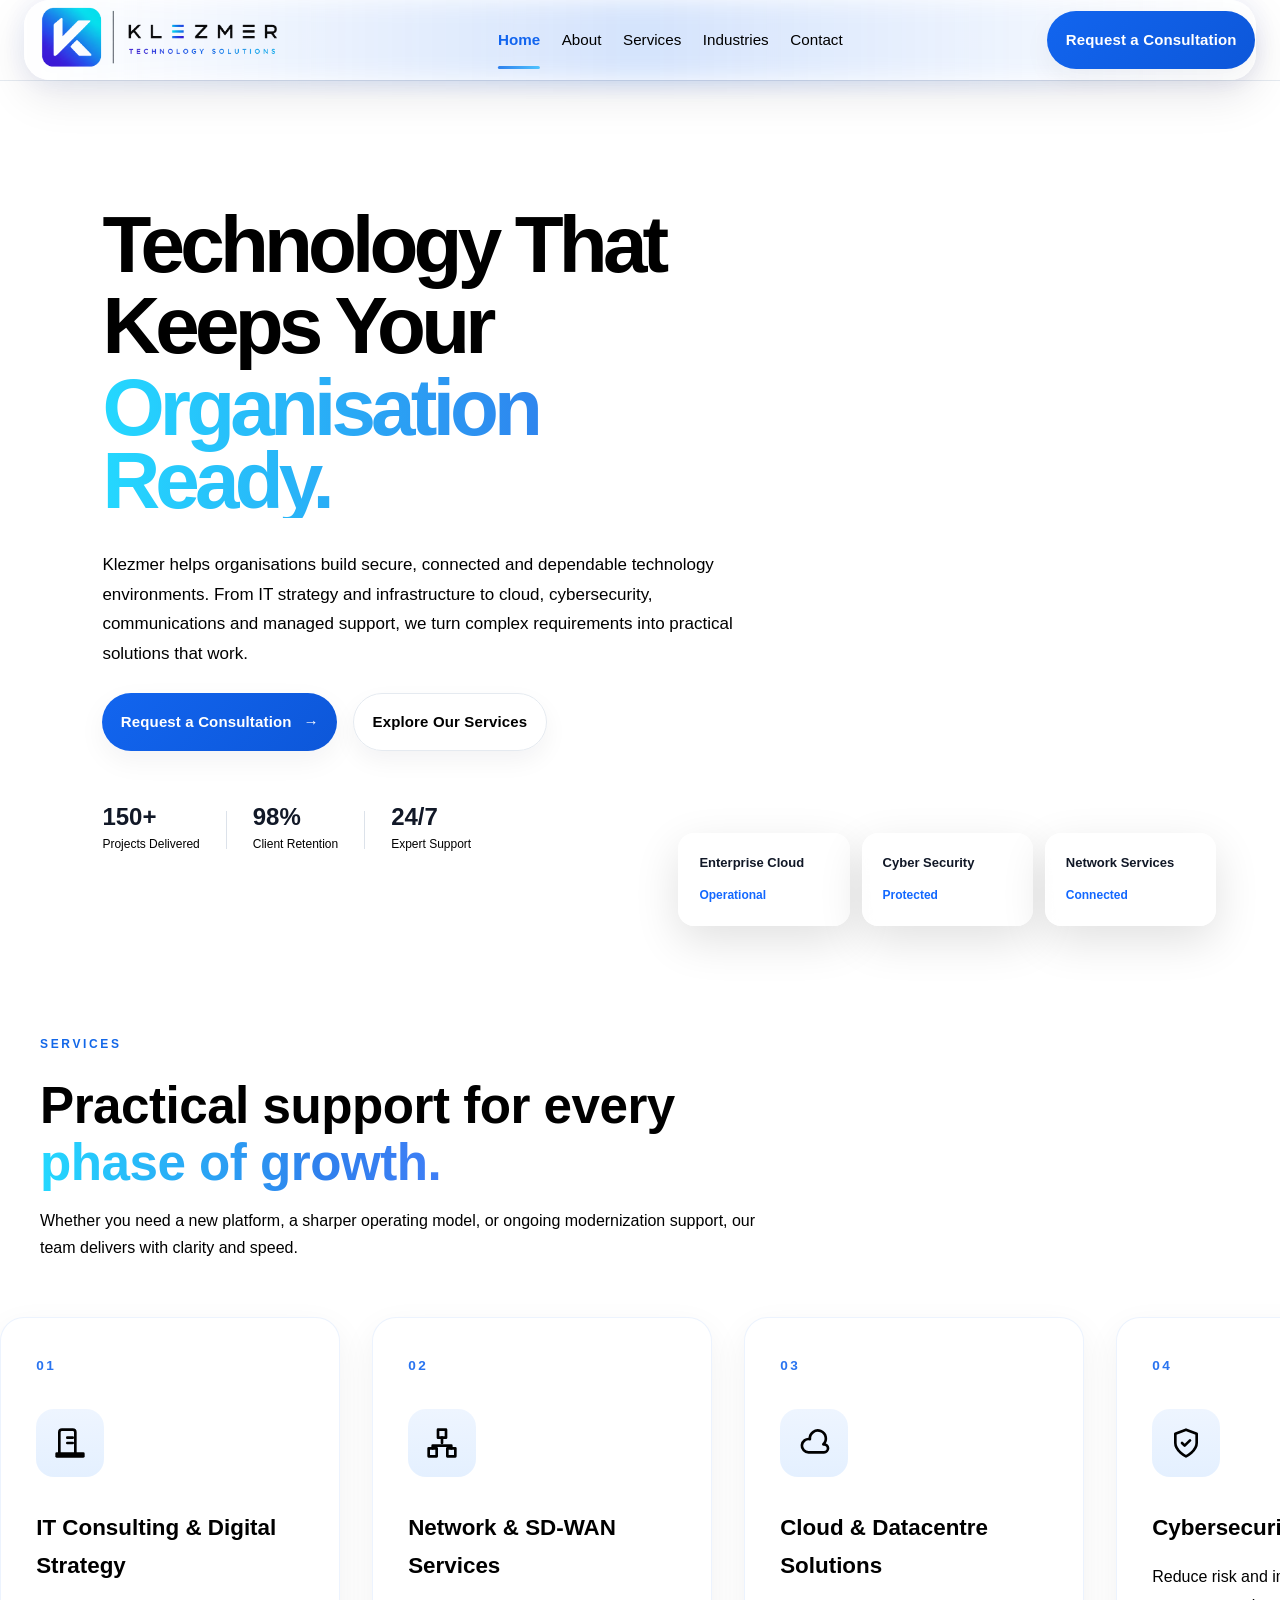
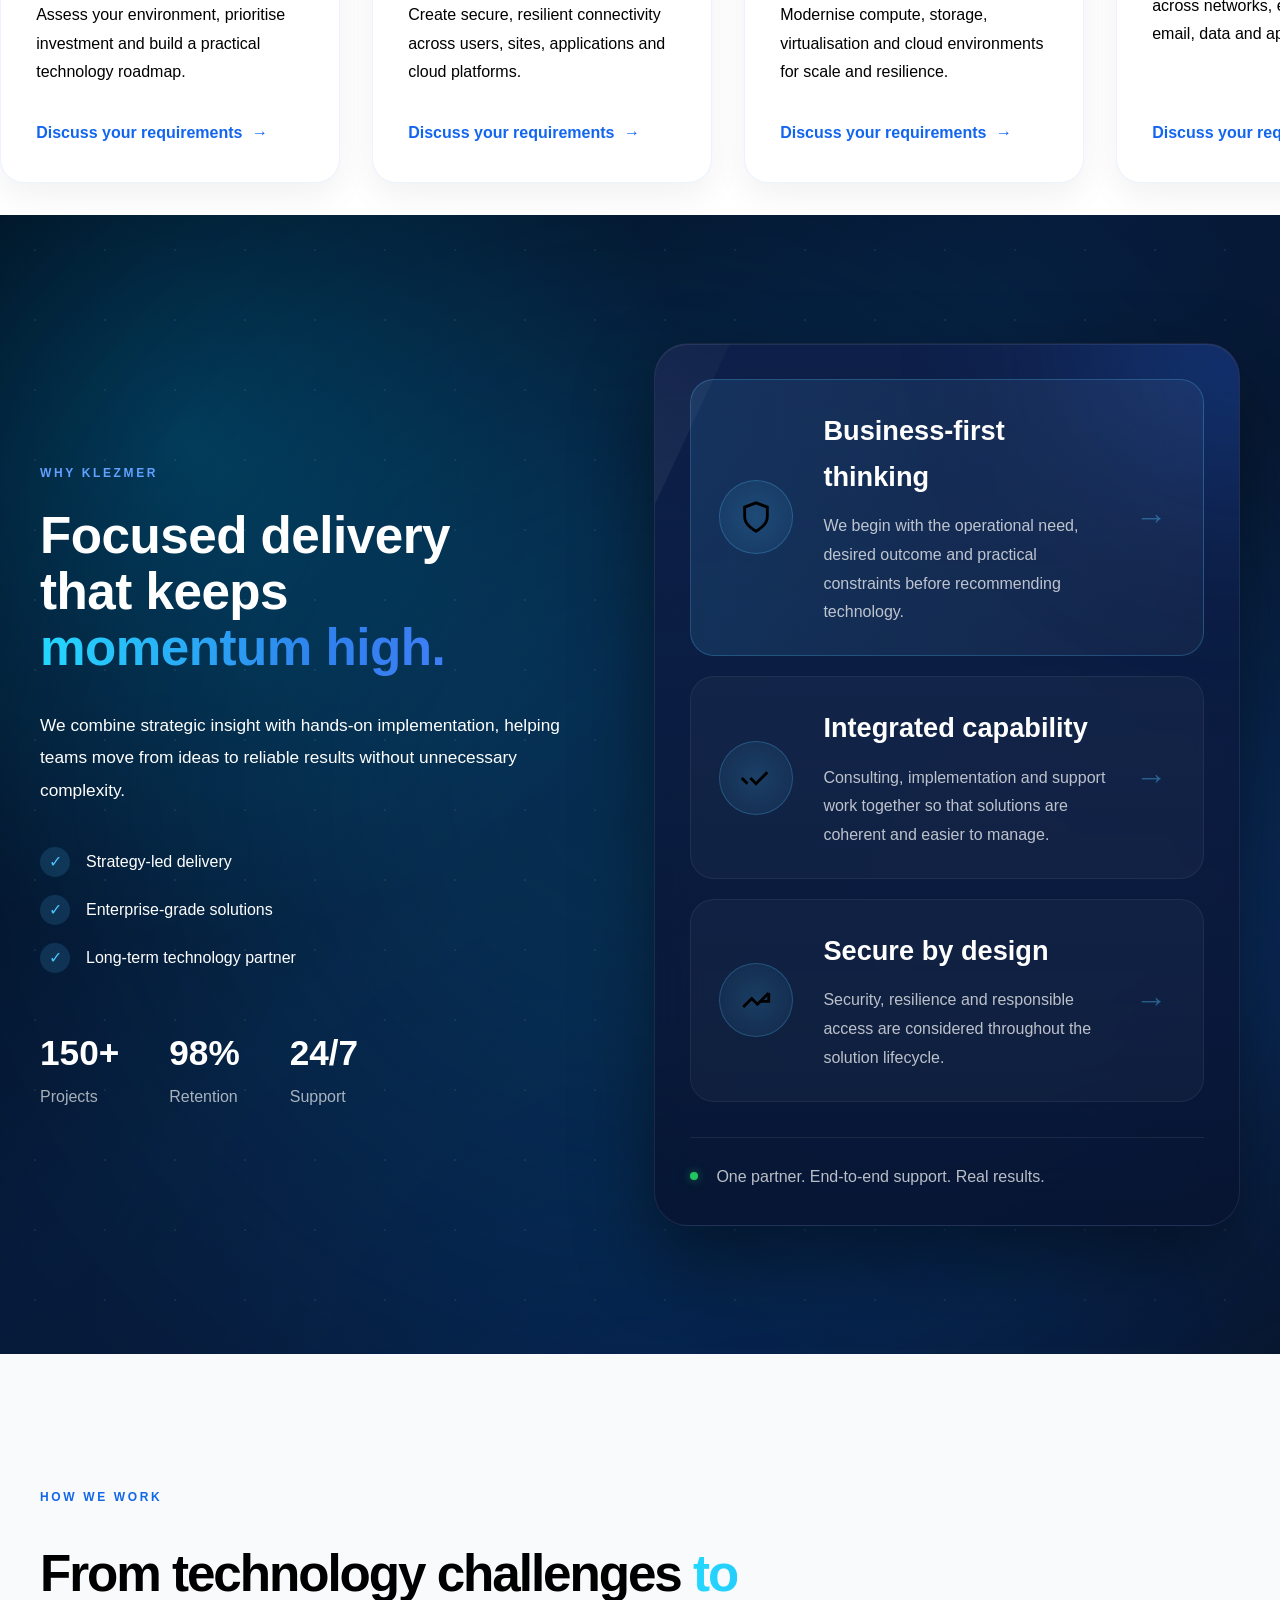
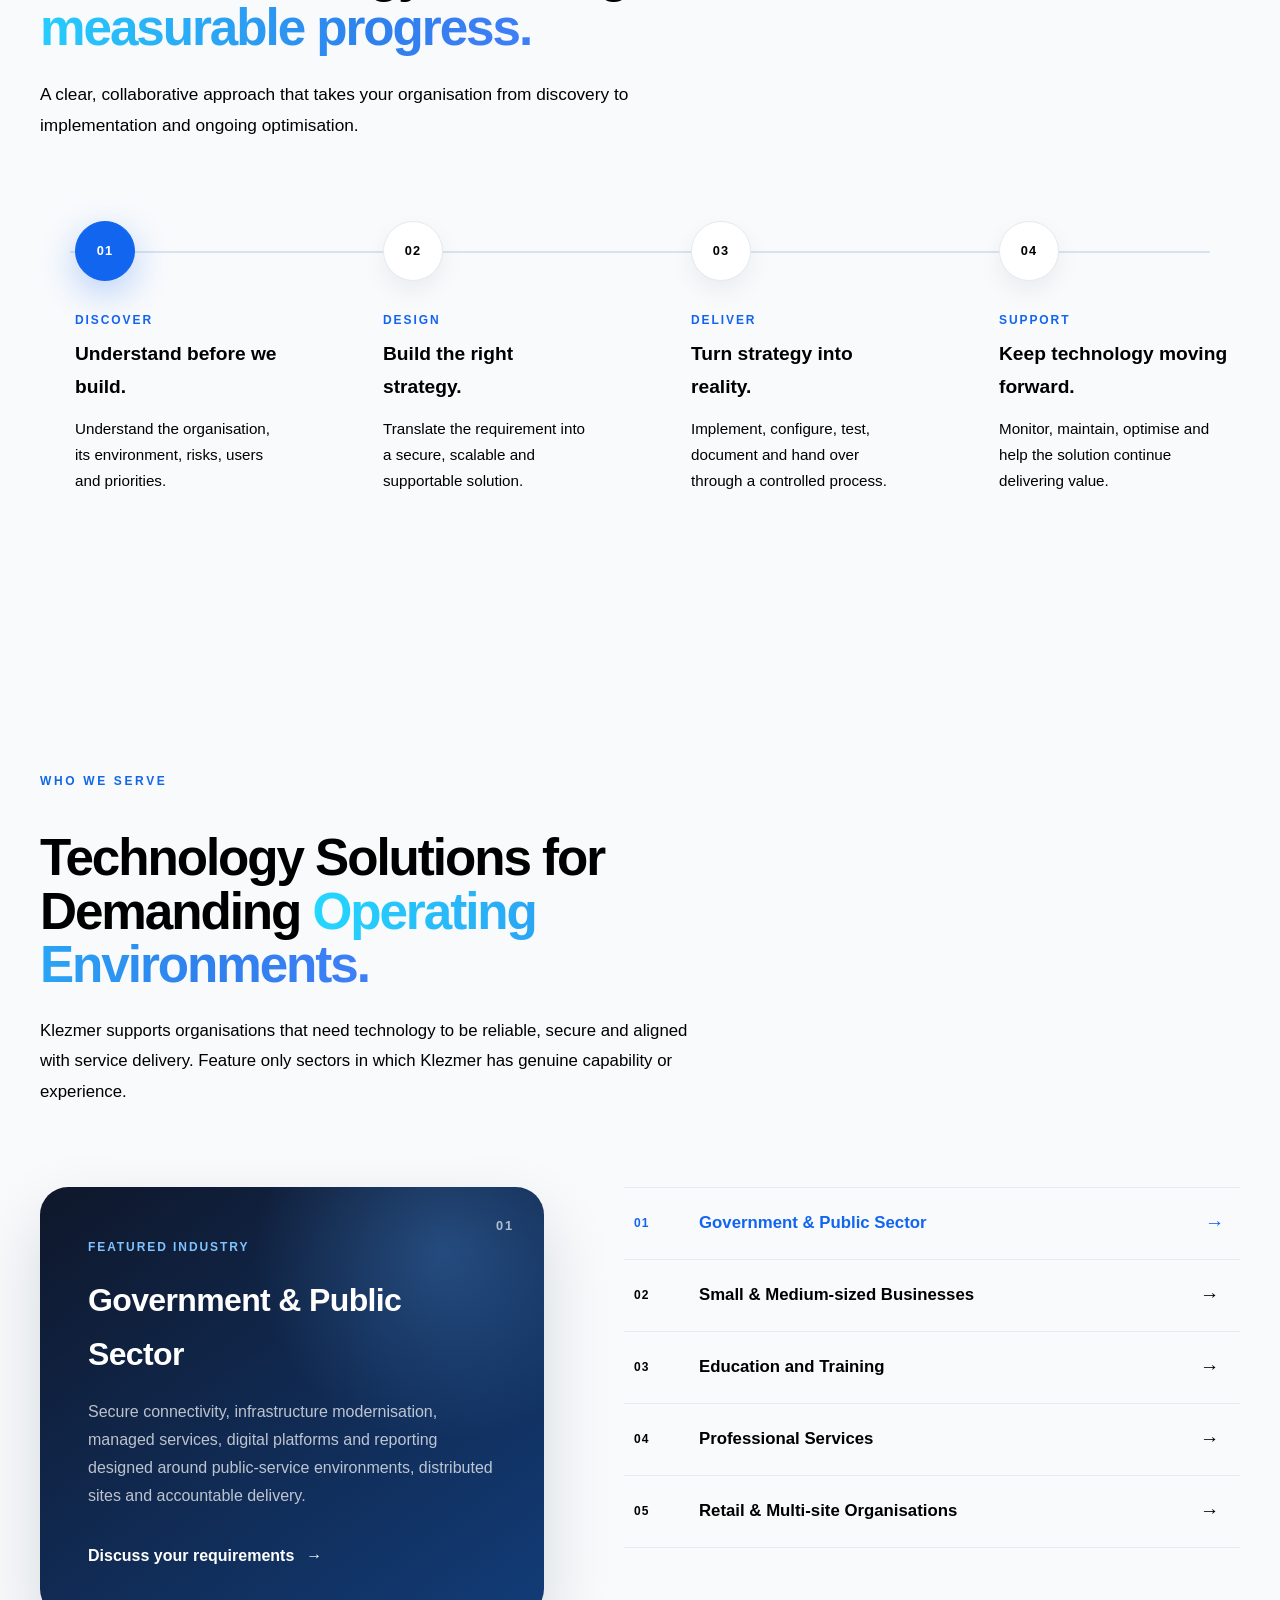
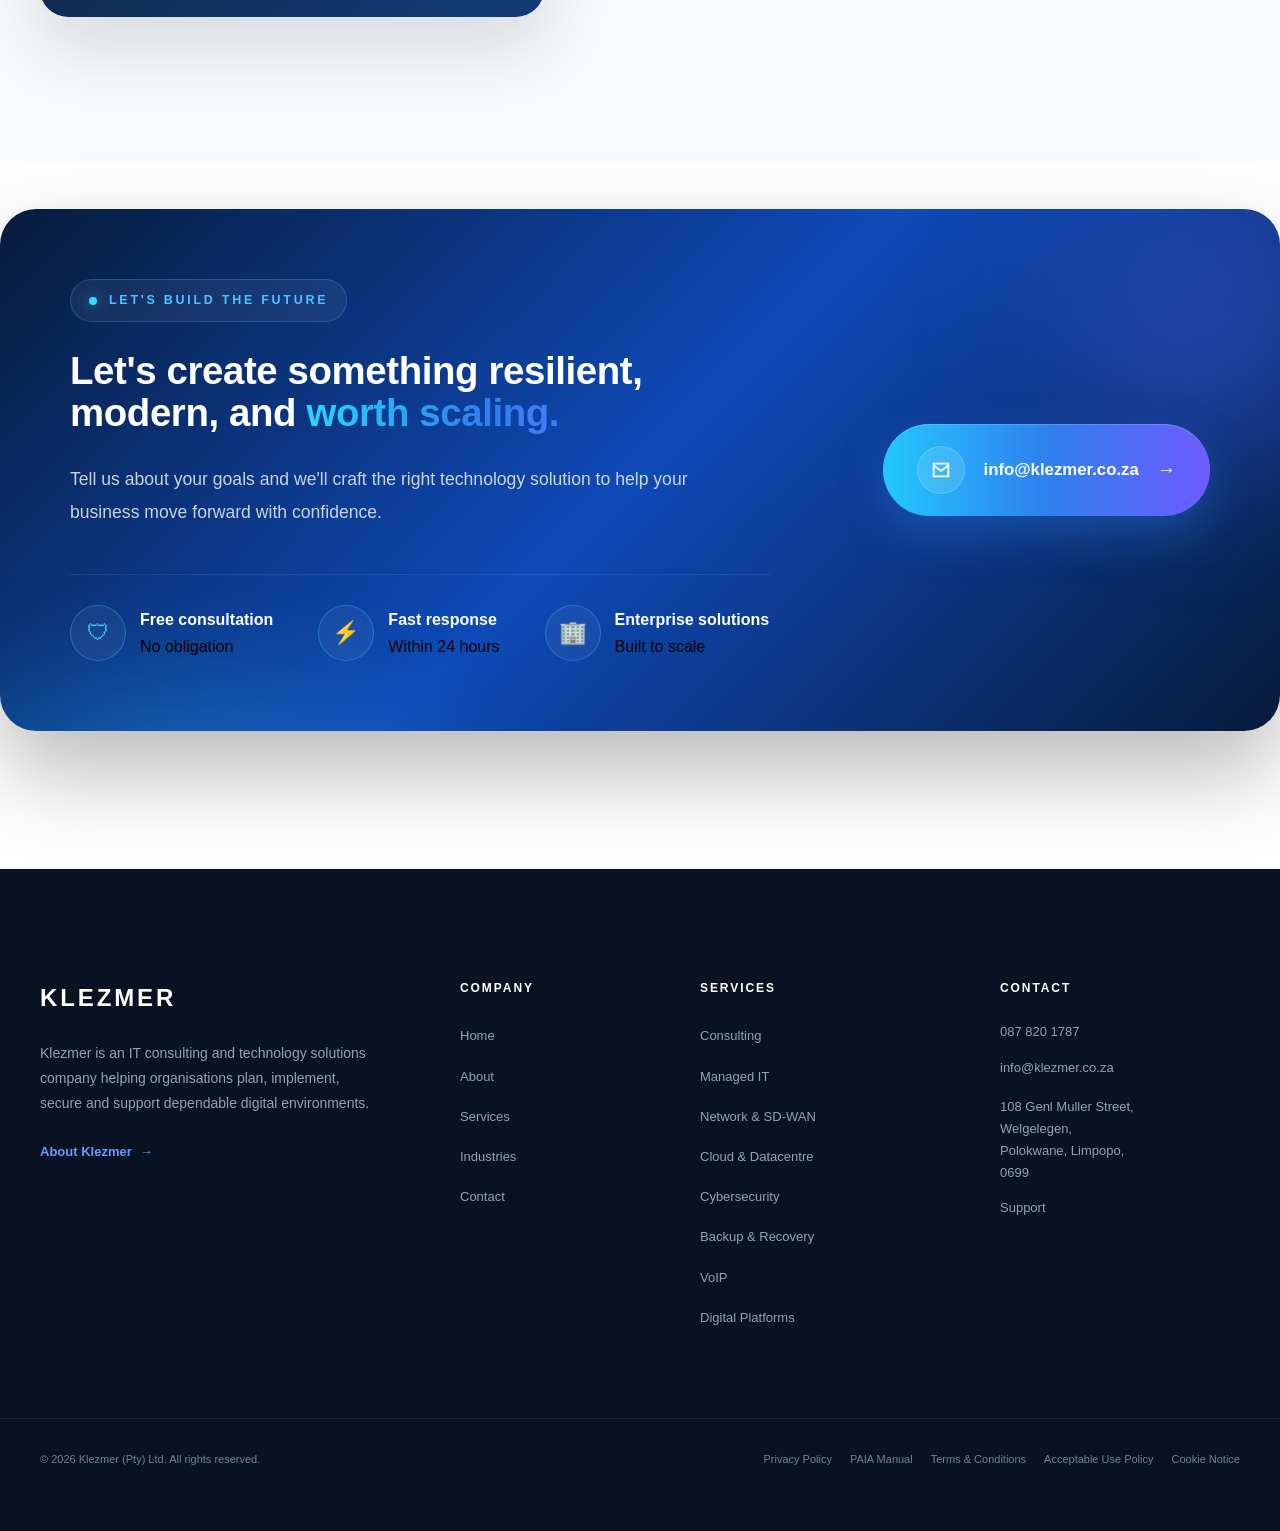
==== commit 0e6698f8: "New Klezmer 2026" ====
--- a/Klezmer_Website/index.html
+++ b/Klezmer_Website/index.html
@@ -228,7 +228,11 @@
 
             <p class="home-eyebrow">Services</p>
 
-            <h2>Practical support for every phase of growth.</h2>
+            <h2>Practical support for every
+
+            <span class="gradient-text">phase of growth.</span>
+
+        </h2>
 
             <p>
                 Whether you need a new platform, a sharper operating model,
